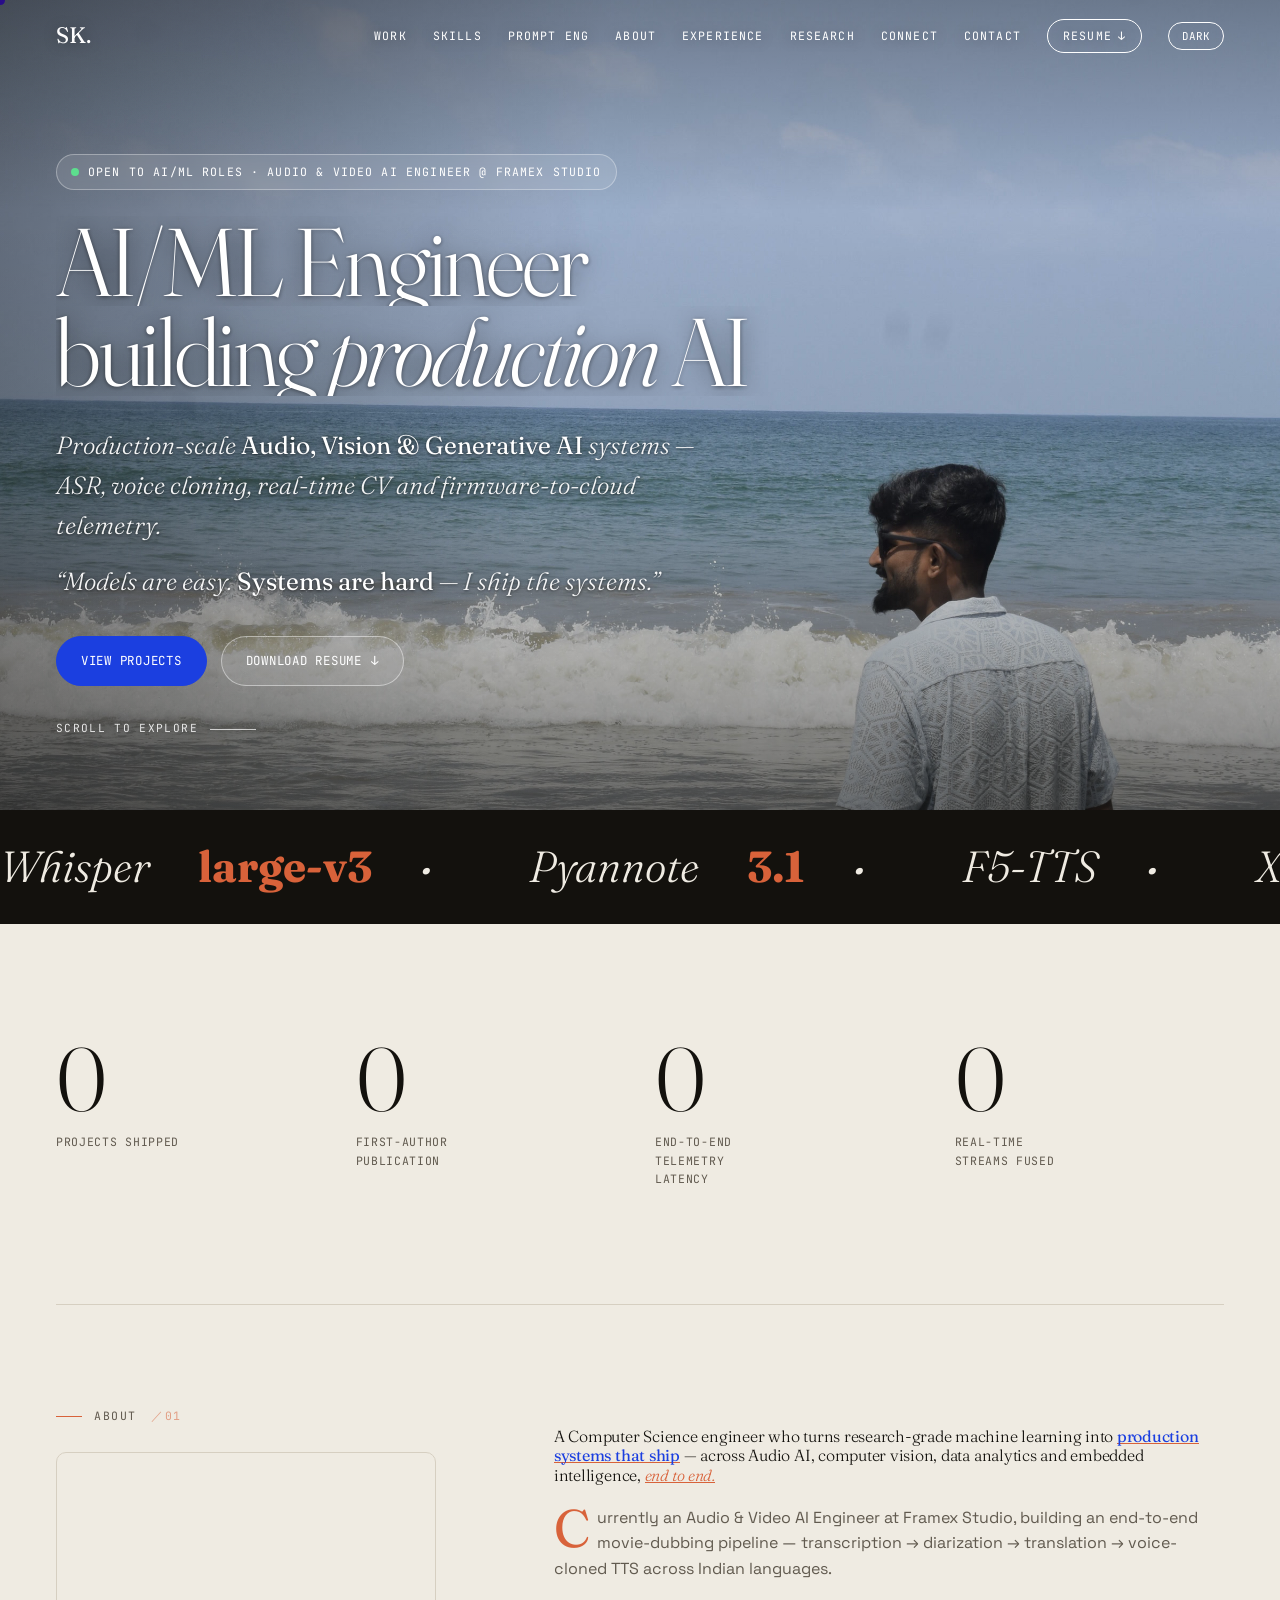
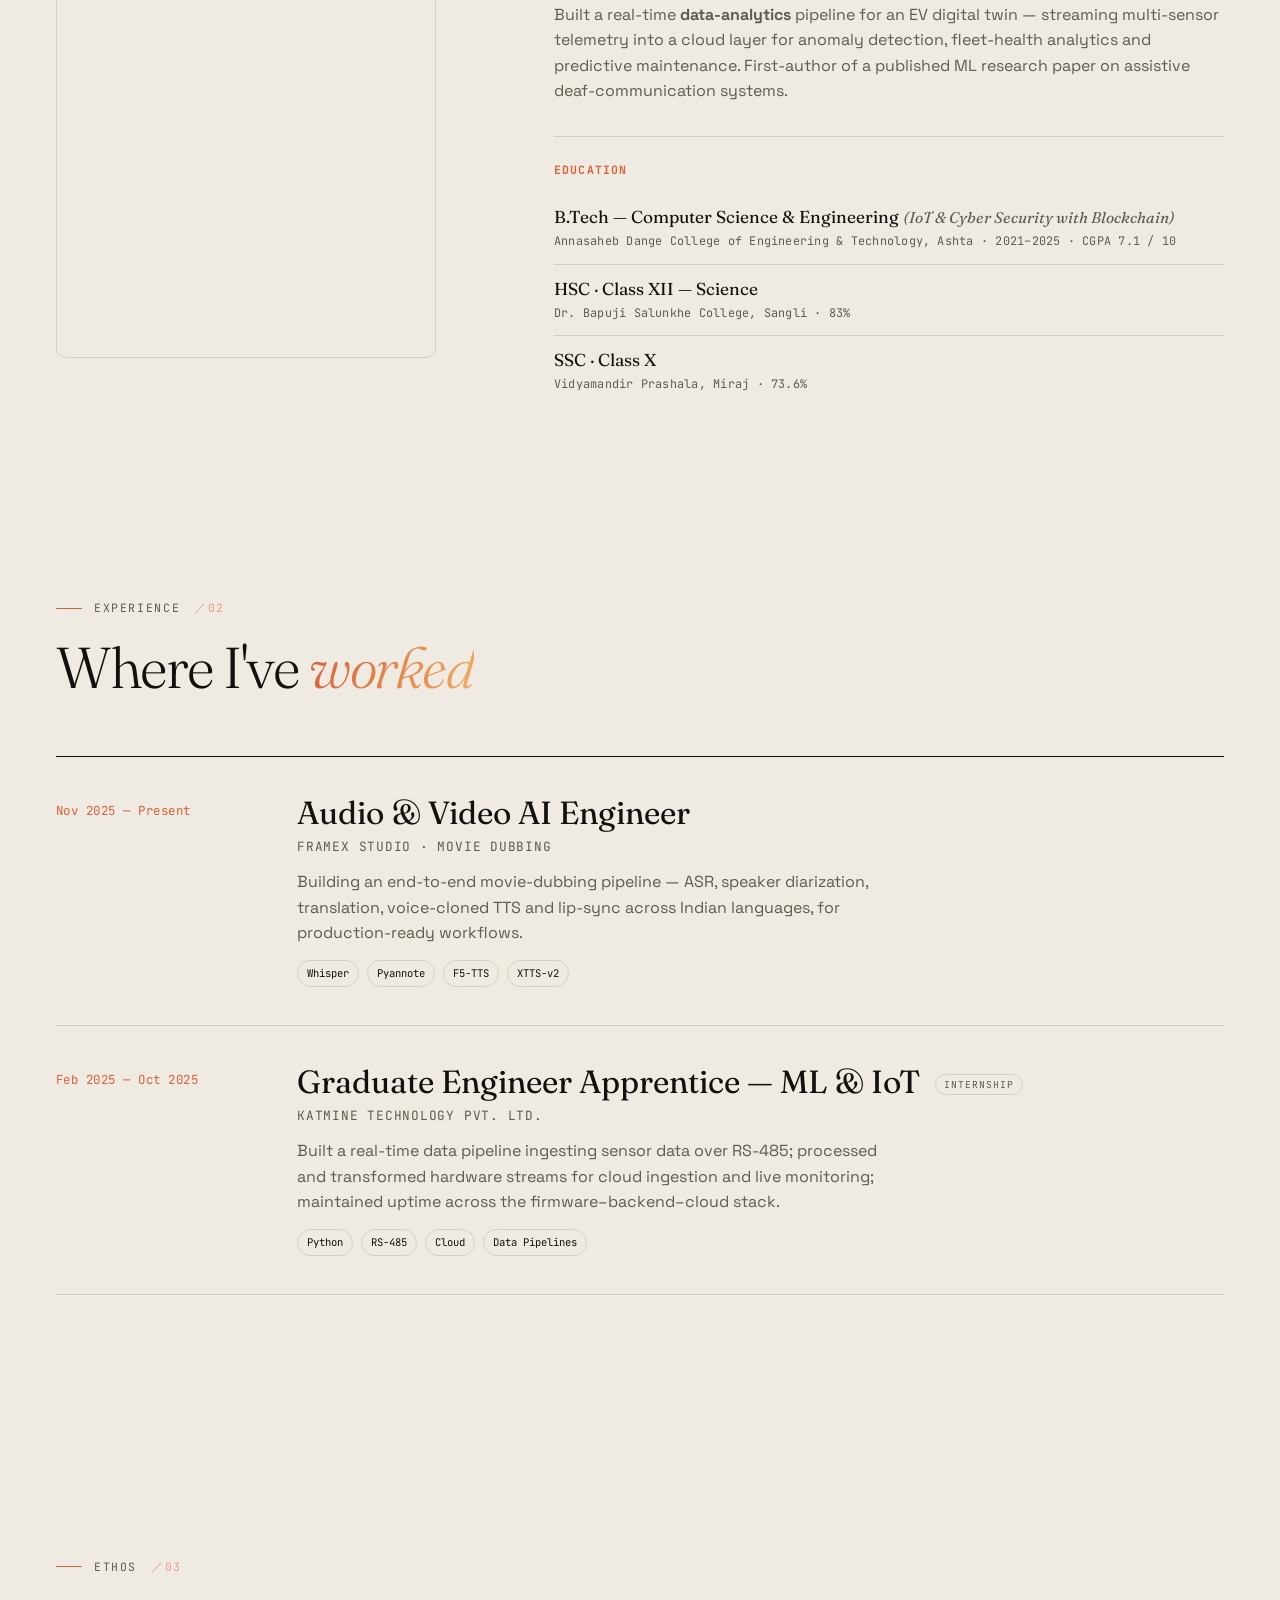
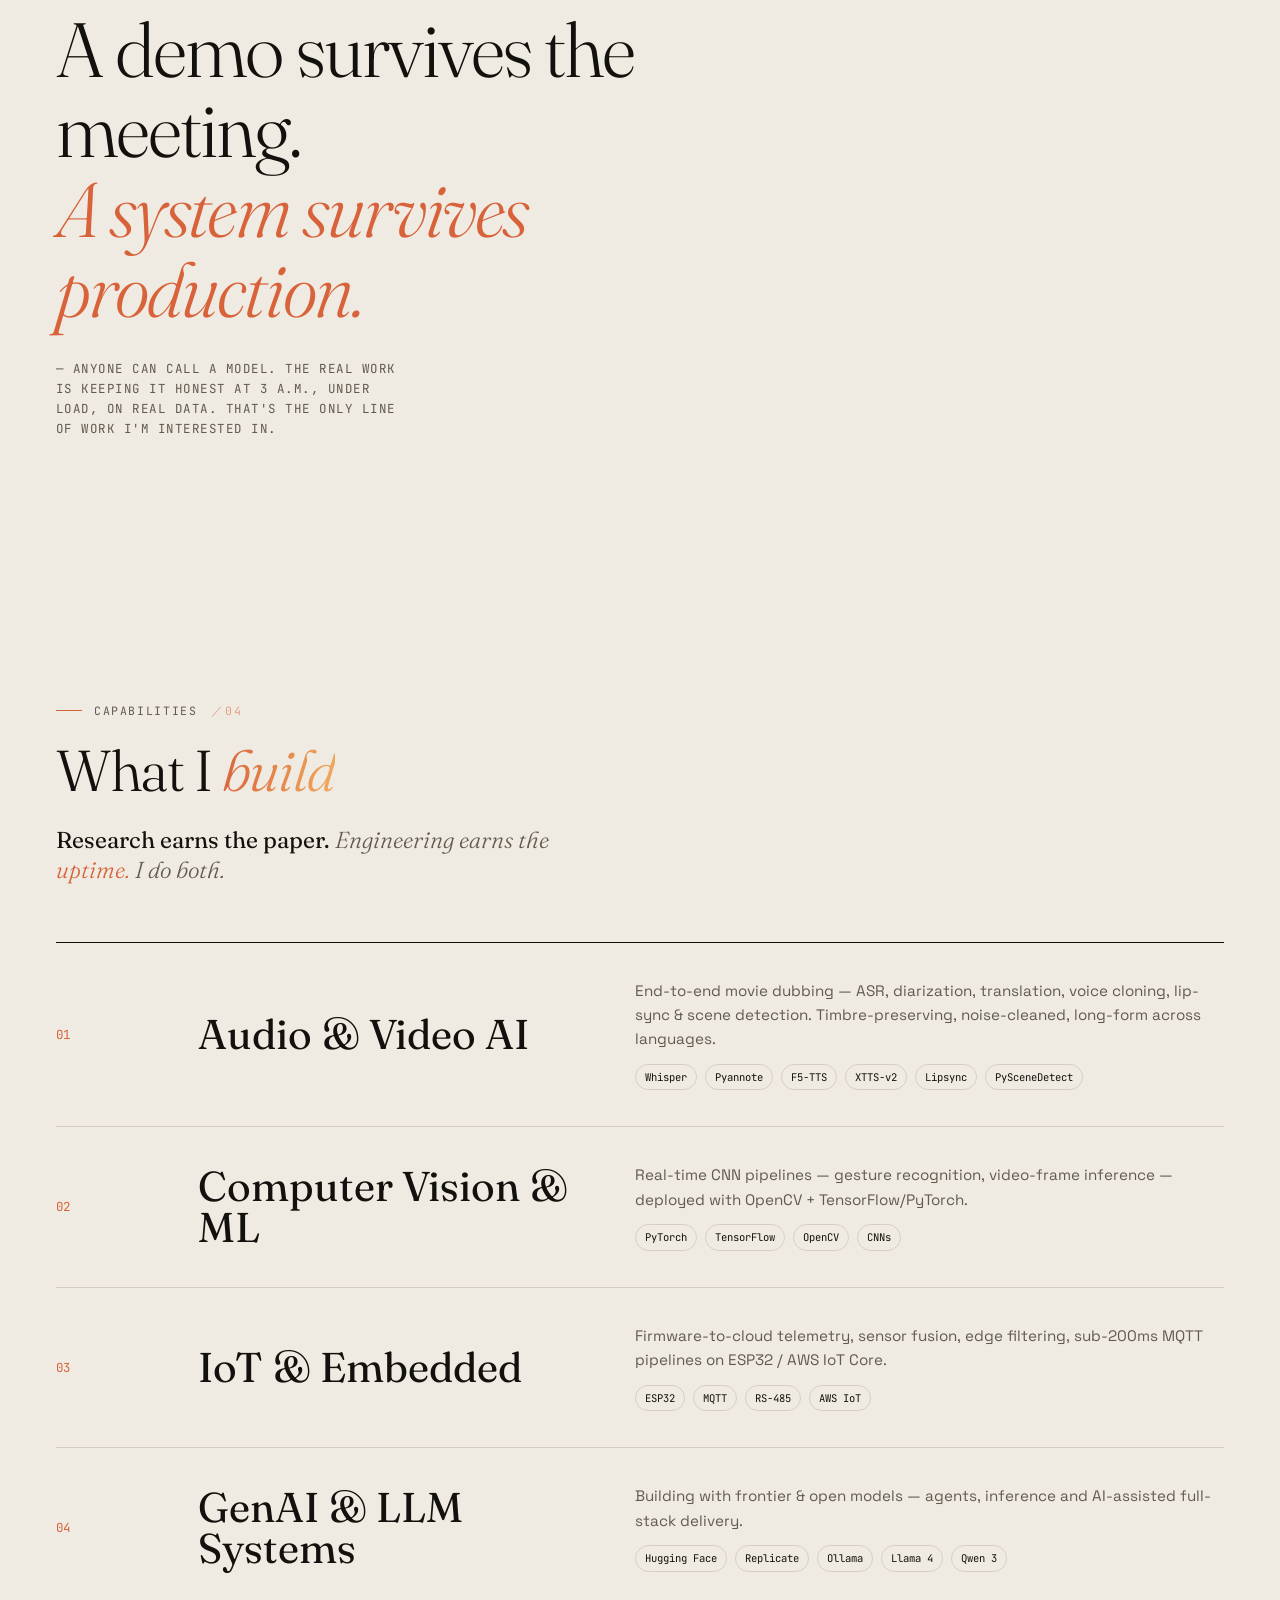
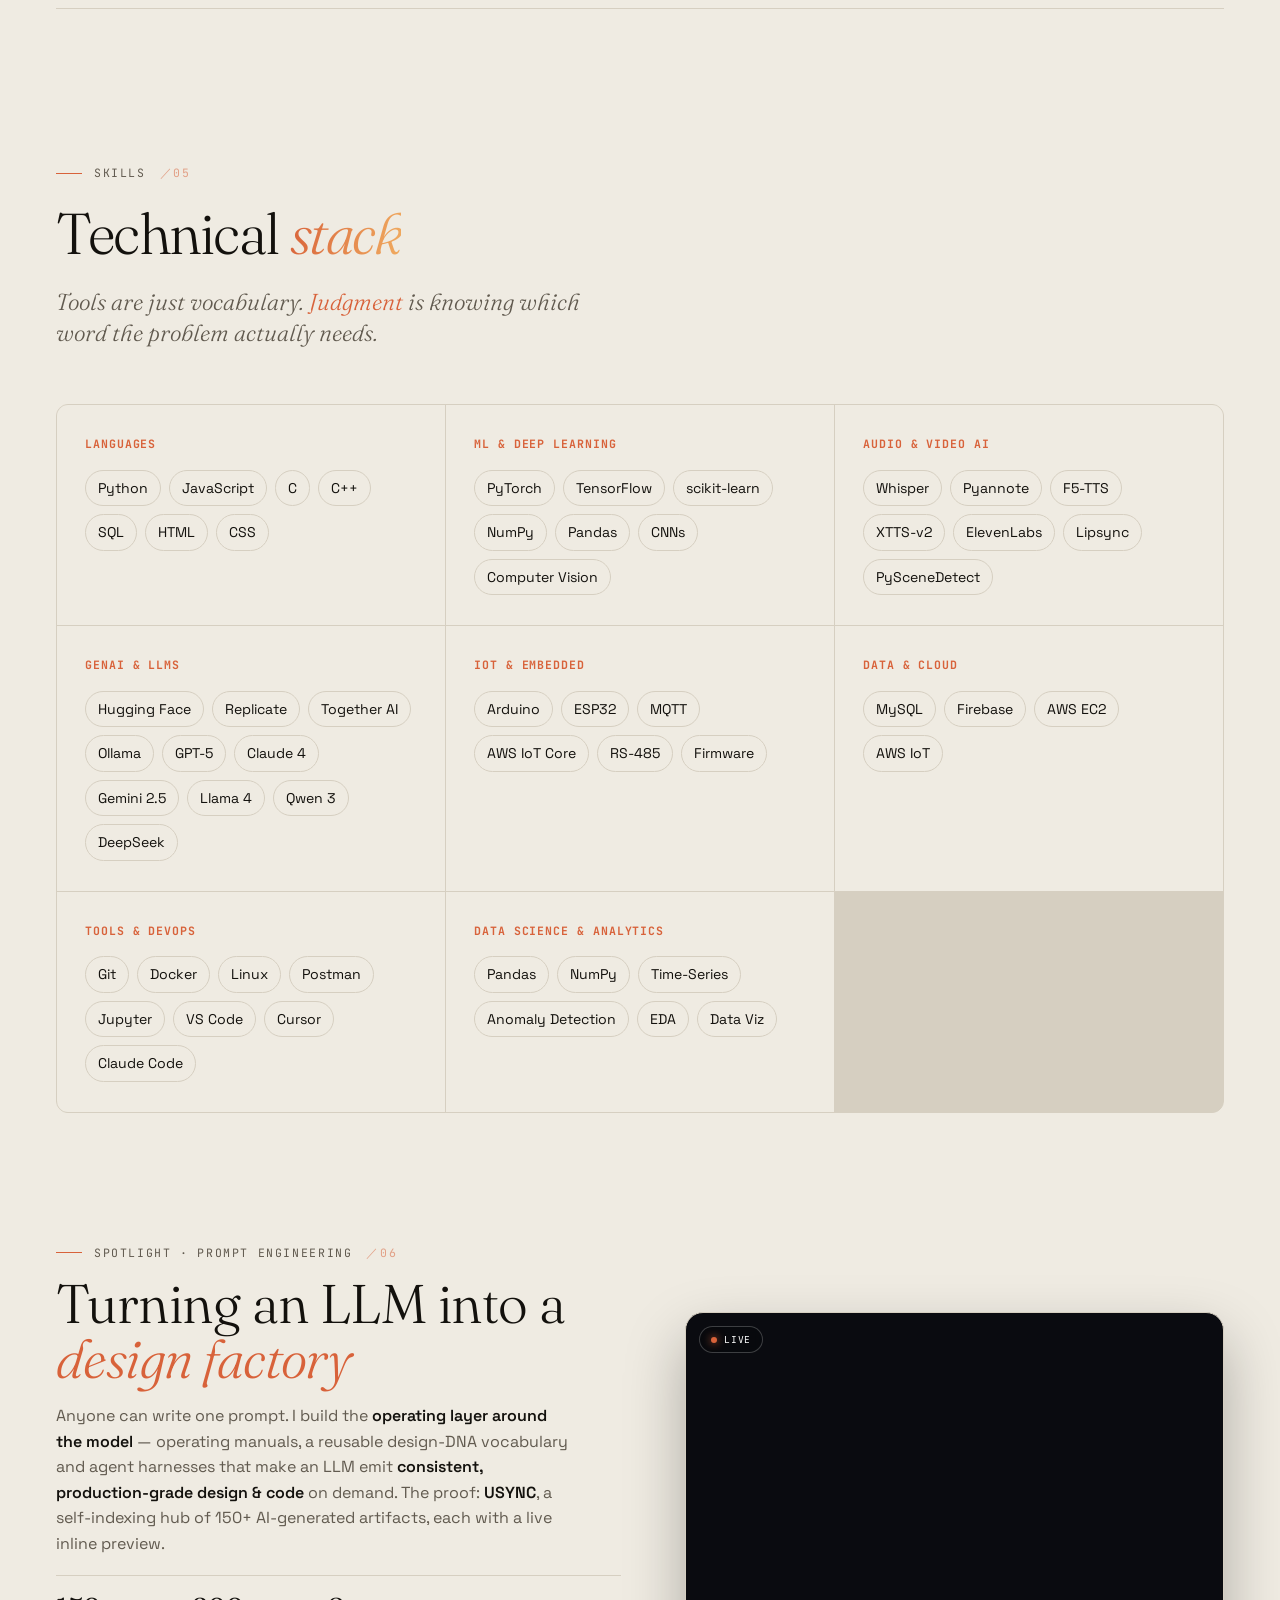
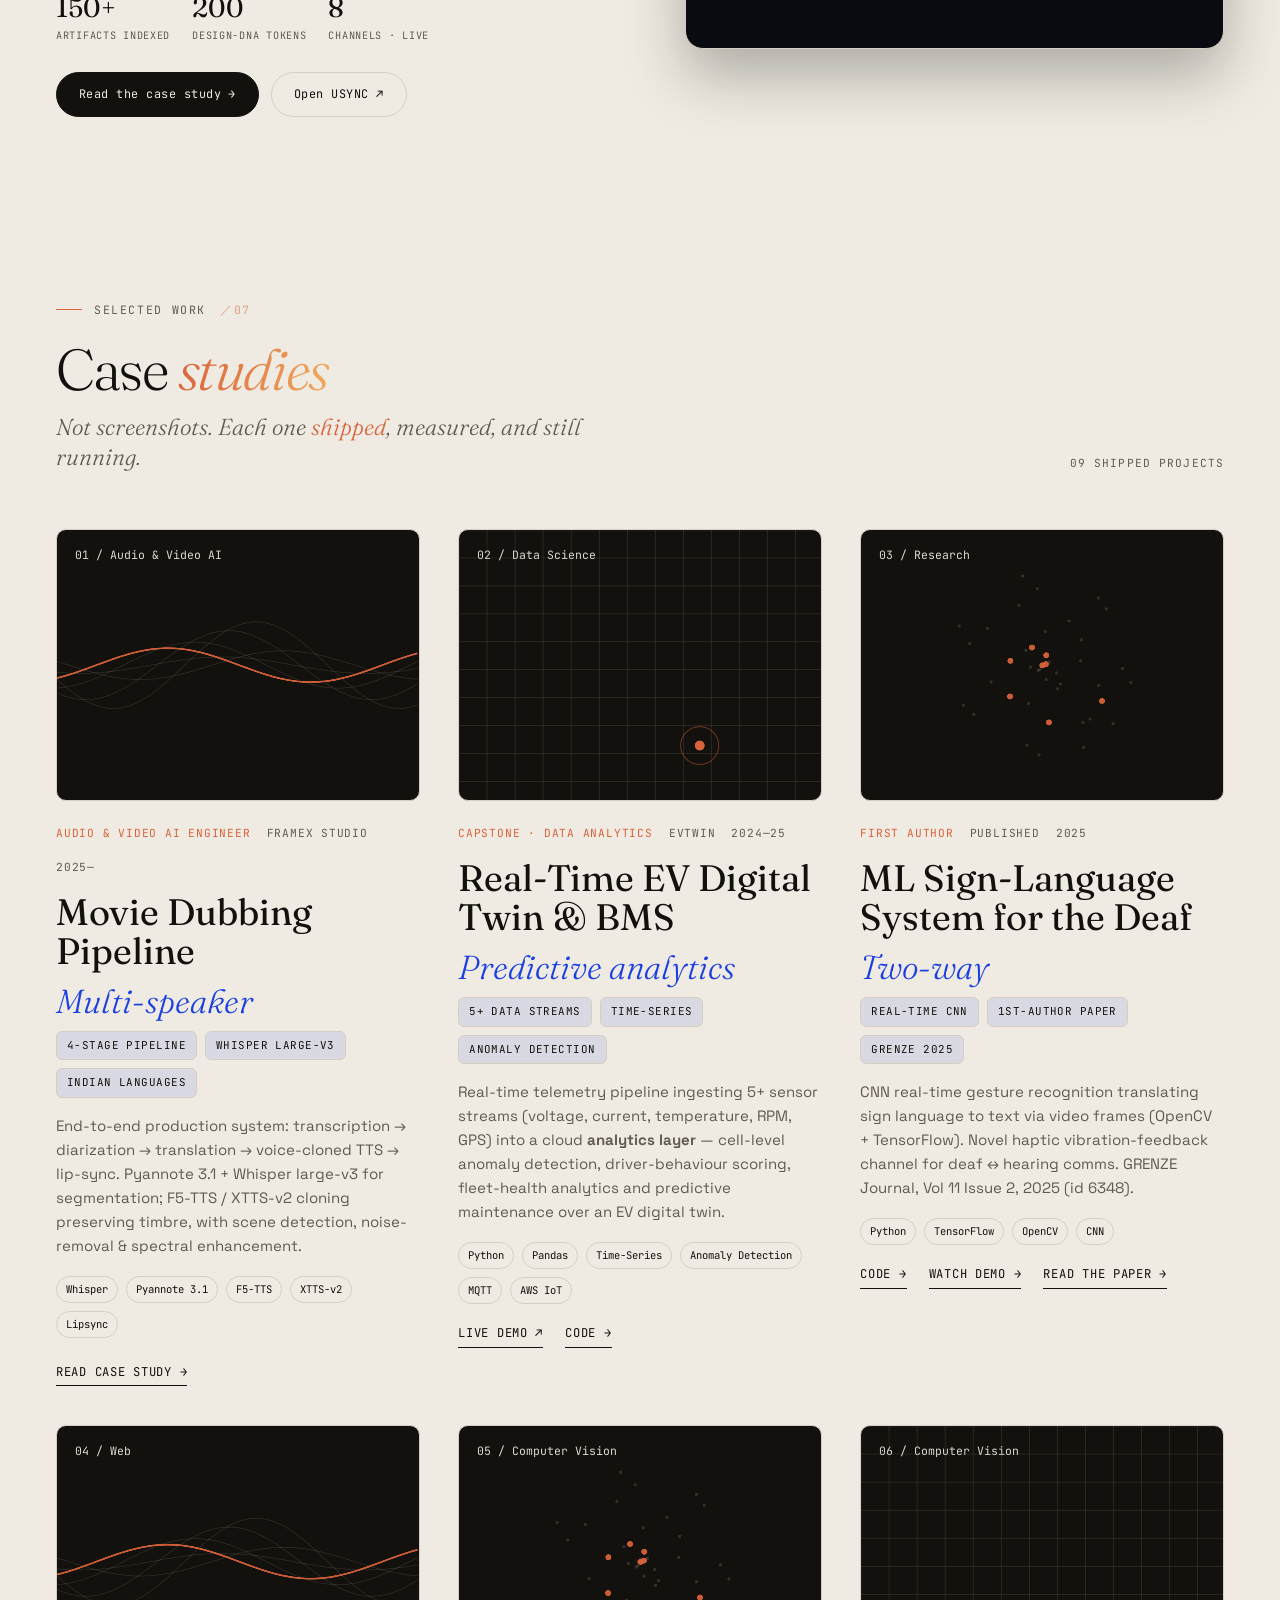
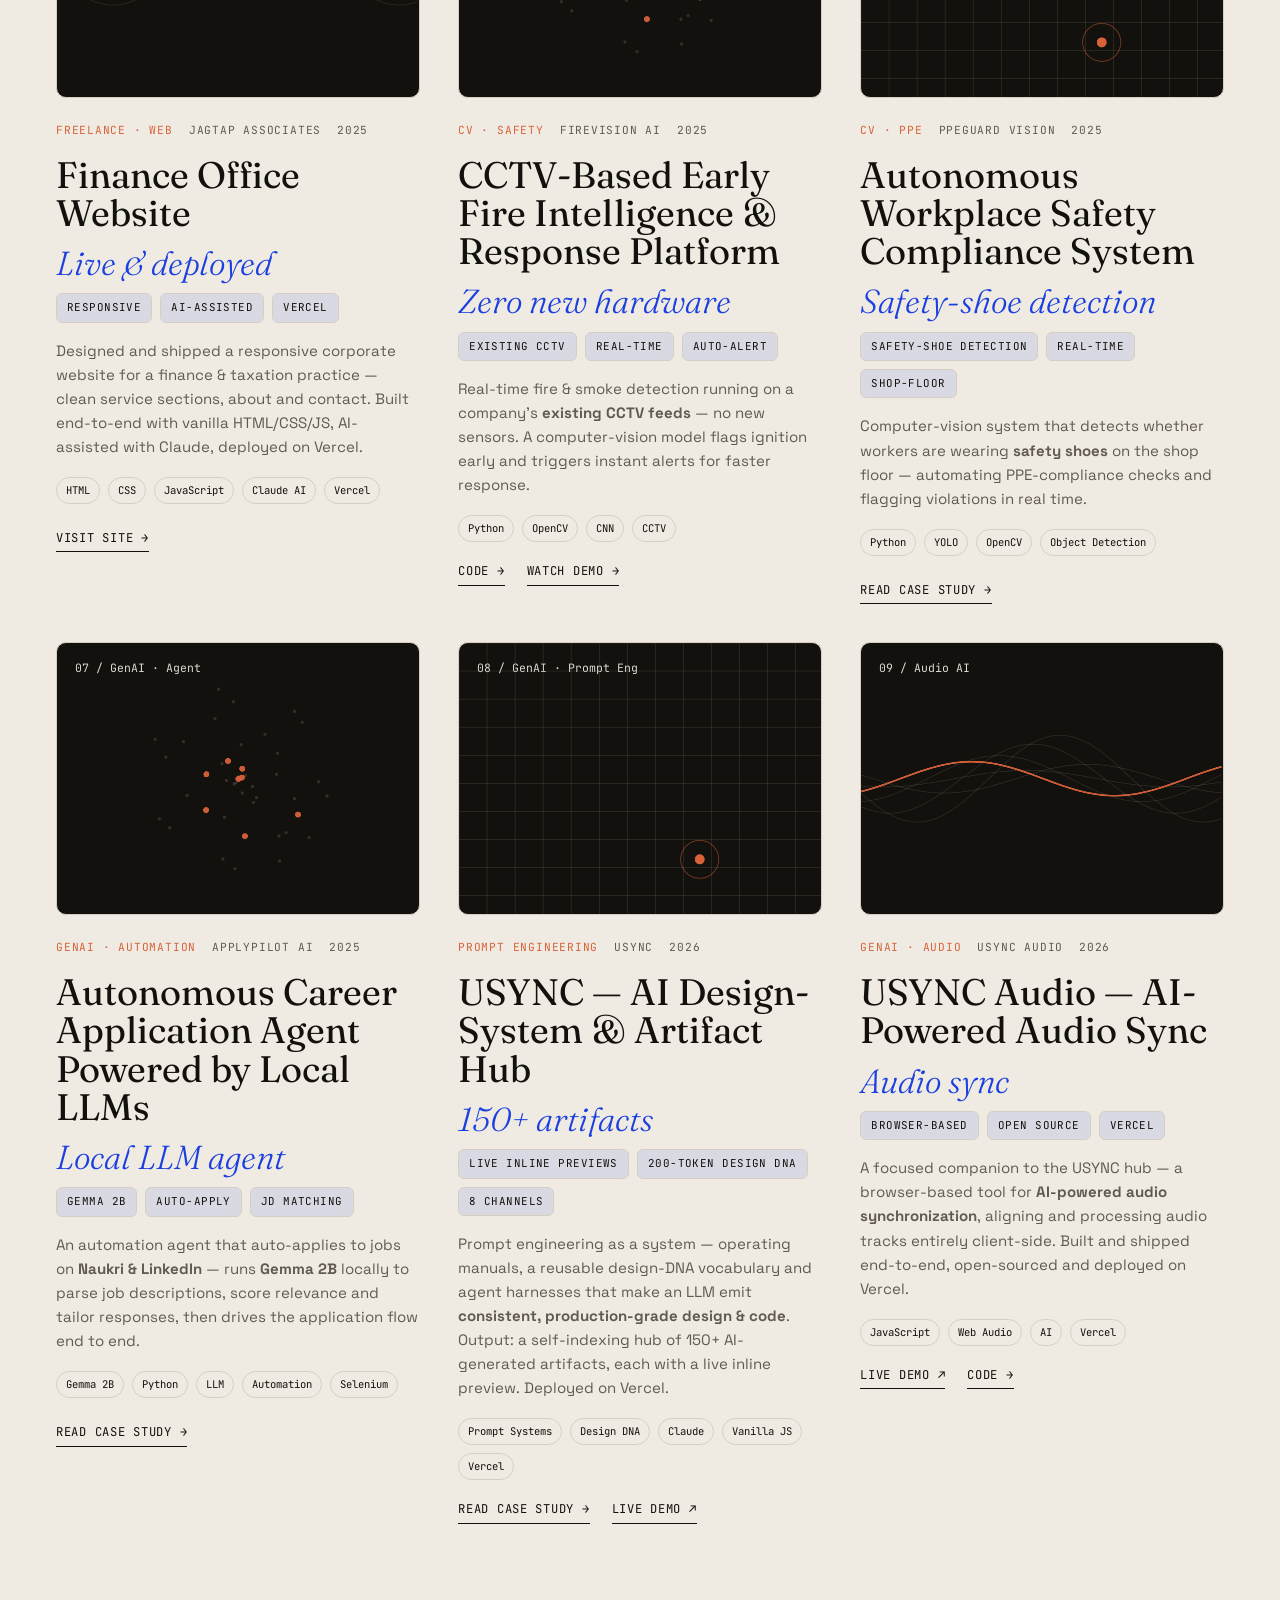
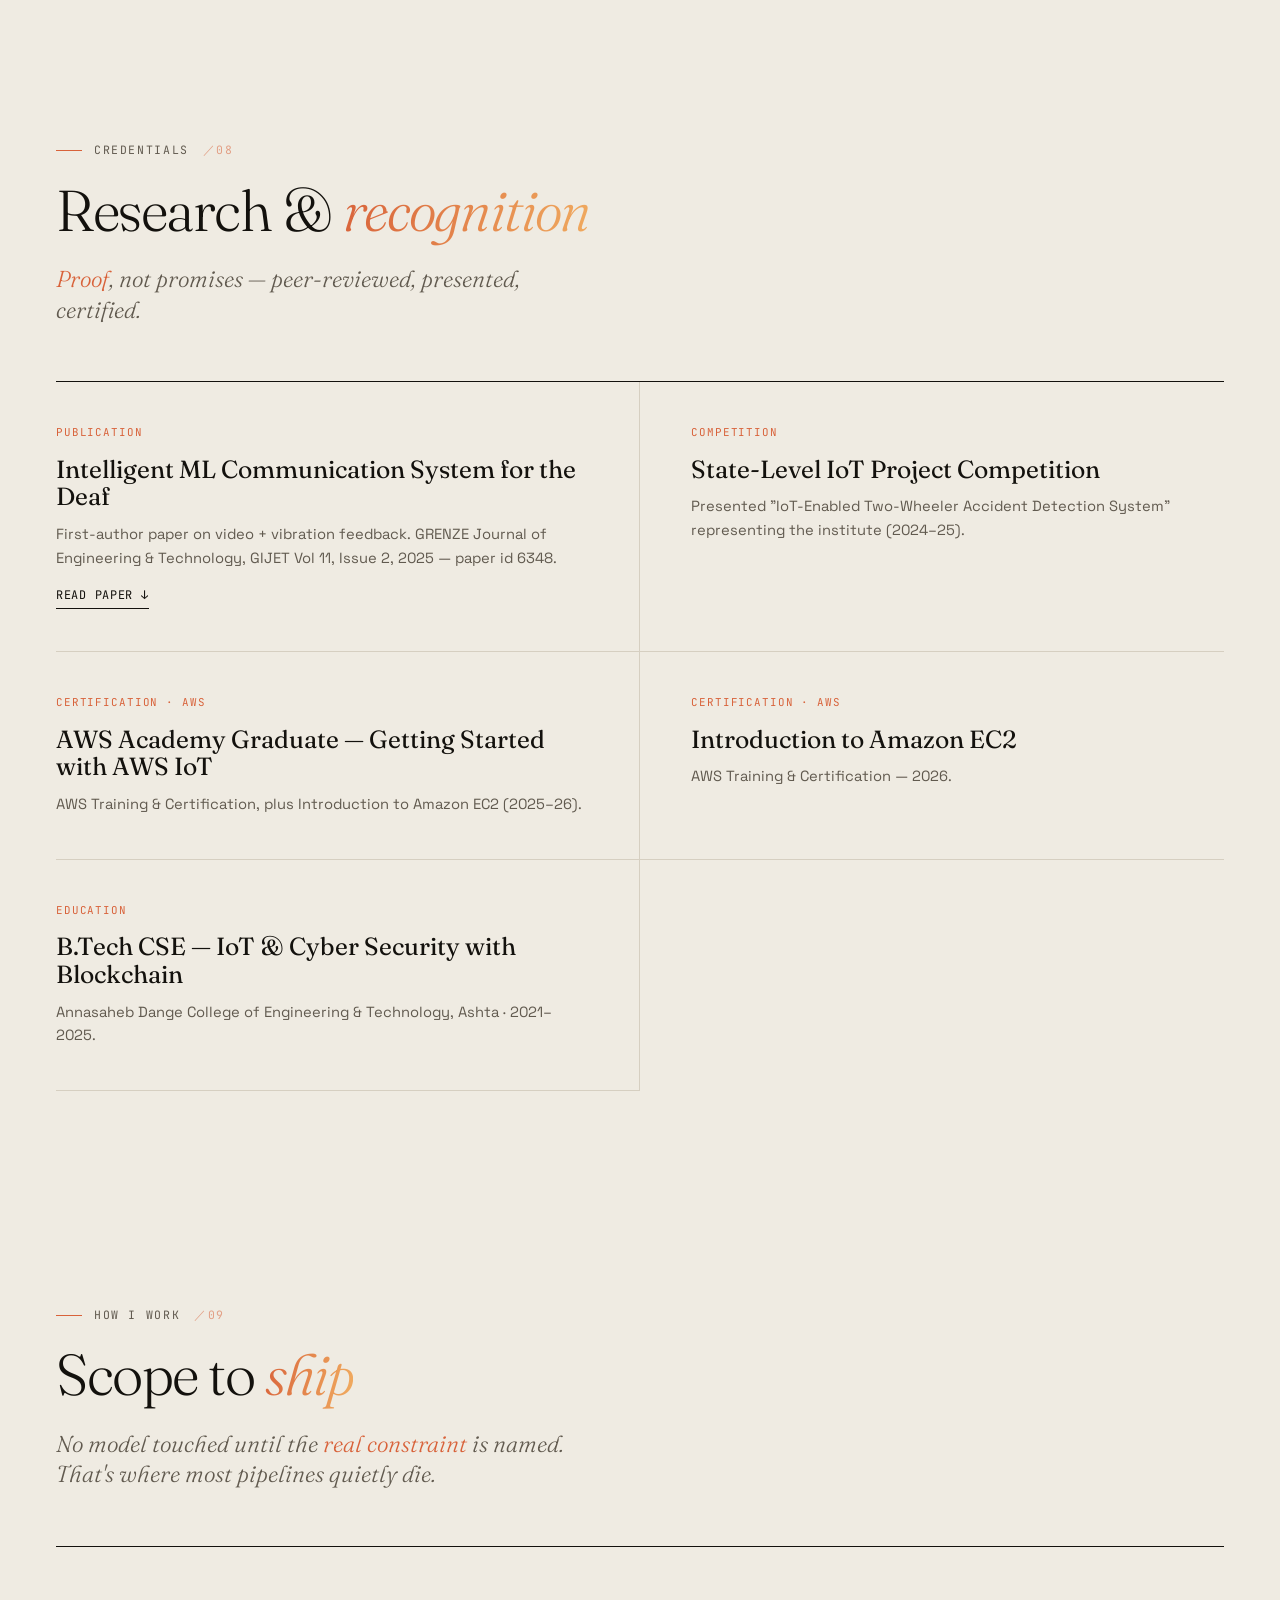
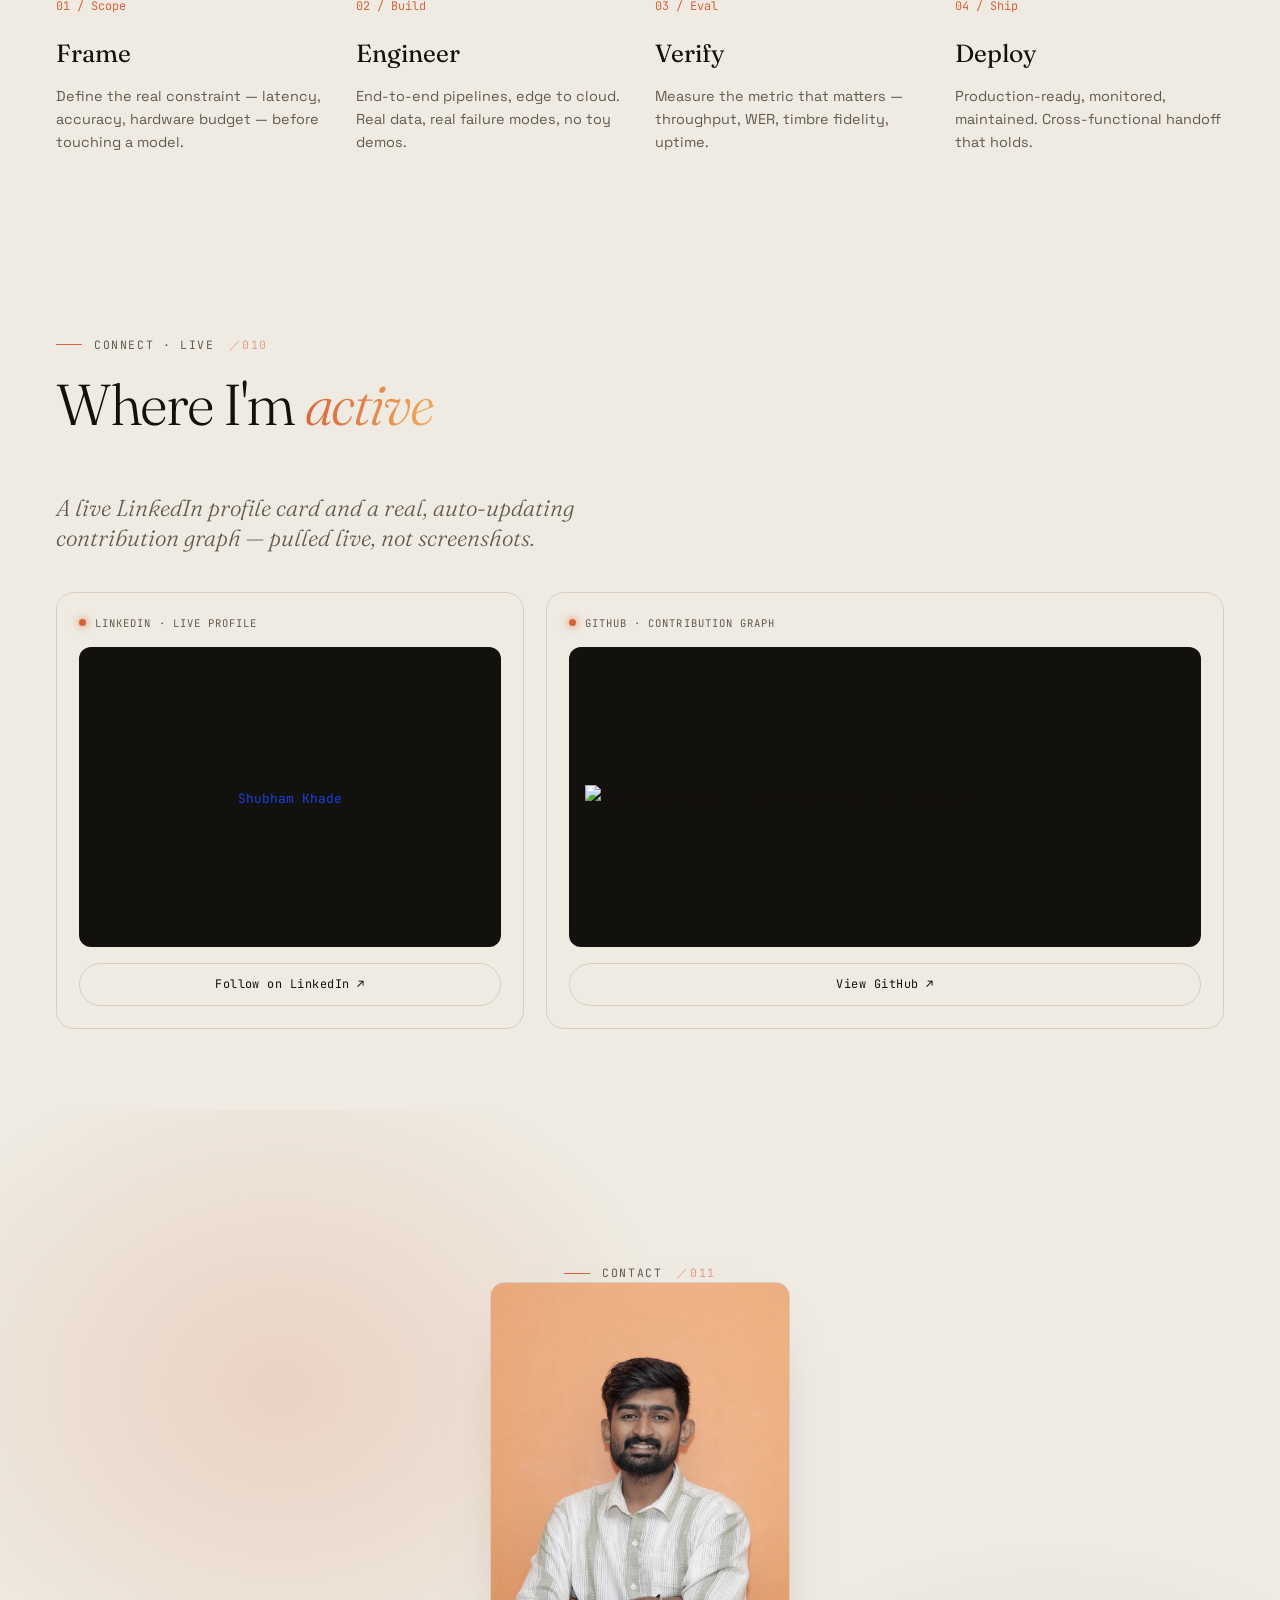
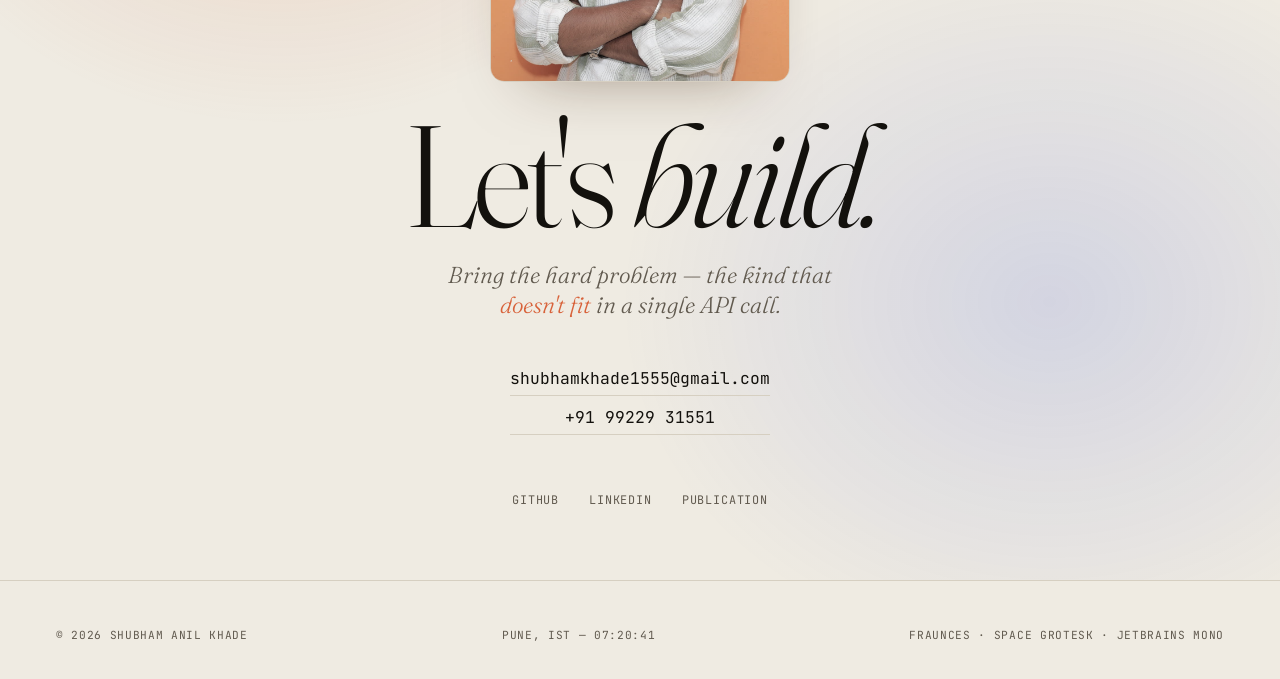
==== index.html @ f2fceddd "Initial portfolio commit" ====
<!DOCTYPE html>
<html lang="en">
<head>
<meta charset="UTF-8" />
<meta name="viewport" content="width=device-width, initial-scale=1.0" />
<script>document.documentElement.classList.add('js')</script>
<title>Shubham Khade — AI/ML Engineer · Audio, Vision &amp; GenAI Systems</title>
<meta name="description" content="AI/ML Engineer building production-scale Audio, Vision and Generative AI systems — ASR, diarization, voice cloning, real-time CV and firmware-to-cloud telemetry." />
<meta name="author" content="Shubham Anil Khade" />
<meta name="keywords" content="AI Engineer, Machine Learning Engineer, Audio AI, Computer Vision, GenAI, LLM, Whisper, Pyannote, IoT, Pune" />
<meta name="robots" content="index, follow" />
<meta name="theme-color" content="#13110D" />
<link rel="canonical" href="https://shubhamkhade.dev/" />
<!-- Open Graph -->
<meta property="og:type" content="website" />
<meta property="og:title" content="Shubham Khade — AI/ML Engineer" />
<meta property="og:description" content="Building production-scale Audio, Vision and Generative AI systems." />
<meta property="og:image" content="https://shubhamkhade.dev/assets/hero-bg.jpg" />
<meta property="og:url" content="https://shubhamkhade.dev/" />
<!-- Twitter -->
<meta name="twitter:card" content="summary_large_image" />
<meta name="twitter:title" content="Shubham Khade — AI/ML Engineer" />
<meta name="twitter:description" content="Building production-scale Audio, Vision and Generative AI systems." />
<meta name="twitter:image" content="https://shubhamkhade.dev/assets/hero-bg.jpg" />
<!-- Schema.org Person -->
<script type="application/ld+json">
{"@context":"https://schema.org","@type":"Person","name":"Shubham Anil Khade","jobTitle":"AI/ML Engineer","email":"mailto:shubhamkhade1555@gmail.com","telephone":"+91-99229-31551","address":{"@type":"PostalAddress","addressLocality":"Pune","addressCountry":"India"},"url":"https://shubhamkhade.dev/","sameAs":["https://github.com/shubhamkhade1555-creator","https://linkedin.com/in/shubham-khade-ml"],"worksFor":{"@type":"Organization","name":"Framex Studio"},"knowsAbout":["Audio AI","Computer Vision","Generative AI","LLMs","IoT","Machine Learning"]}
</script>
<link rel="preconnect" href="https://fonts.googleapis.com" />
<link rel="preconnect" href="https://fonts.gstatic.com" crossorigin />
<link href="https://fonts.googleapis.com/css2?family=Fraunces:ital,opsz,wght@0,9..144,300;0,9..144,400;0,9..144,600;1,9..144,400;1,9..144,500&family=Space+Grotesk:wght@400;500;600;700&family=JetBrains+Mono:wght@400;500&display=swap" rel="stylesheet" />
<link rel="stylesheet" href="css/style.css" />
</head>
<body>
<canvas id="bgp" aria-hidden="true"></canvas>
<div class="progress" id="progress"></div>
<div class="spot" id="spot"></div>
<svg class="grain"><filter id="n"><feTurbulence type="fractalNoise" baseFrequency="0.85" numOctaves="3"/></filter><rect width="100%" height="100%" filter="url(#n)"/></svg>
<div class="cursor" id="cursor"></div>

<div id="loader"><div class="lwrap">
  <canvas id="globe" width="200" height="200" aria-label="Loading"></canvas>
  <div class="lname">Shubham <em>Khade</em></div>
  <div class="lbar"><i></i></div>
</div></div>

<a href="#work" class="skip">Skip to content</a>
<nav id="nav">
  <a href="#top" class="brand" aria-label="Home">SK.</a>
  <button class="nav-toggle" id="navToggle" aria-label="Open menu" aria-expanded="false" aria-controls="navLinks">
    <span></span><span></span><span></span>
  </button>
  <div class="links" id="navLinks">
    <a href="#work">Work</a><a href="#skills">Skills</a><a href="#spotlight">Prompt Eng</a><a href="#about">About</a><a href="#experience">Experience</a><a href="#research">Research</a><a href="#connect">Connect</a><a href="#contact">Contact</a>
    <a href="assets/Shubham_Khade_Resume.docx" class="nav-resume" download>Resume <span aria-hidden="true">↓</span></a>
    <button class="theme-btn tw" id="theme" aria-label="Toggle dark mode">Dark</button>
  </div>
</nav>

<!-- HERO -->
<section class="hero" id="top">
  <div class="hero-bg" id="herobg">
    <picture>
      <source media="(max-width:700px)" srcset="assets/hero-bg-mobile.jpg" />
      <img src="assets/hero-bg.jpg" alt="Shubham Khade by the sea" width="2400" height="3600" fetchpriority="high" decoding="async" />
    </picture>
  </div>
  <div class="hero-inner">
    <span class="status reveal"><span class="dot"></span>Open to AI/ML roles · Audio &amp; Video AI Engineer @ Framex Studio</span>
    <h1>
      <span class="lineMask"><span>AI/ML Engineer</span></span>
      <span class="lineMask"><span>building <em>production</em> AI</span></span>
    </h1>
    <div class="htags">
      <span class="reveal">Production-scale <b>Audio, Vision &amp; Generative AI</b> systems — ASR, voice cloning, real-time CV and firmware-to-cloud telemetry.</span>
      <span class="reveal sig">“Models are easy. <b>Systems are hard</b> — I ship the systems.”</span>
    </div>
    <div class="hero-cta reveal">
      <a href="#work" class="btn btn-primary">View Projects</a>
      <a href="assets/Shubham_Khade_Resume.docx" class="btn btn-ghost" download>Download Resume <span aria-hidden="true">↓</span></a>
    </div>
    <span class="scrollcue reveal">Scroll to explore</span>
  </div>
</section>

<div class="strip"><div class="track">
  <span>Whisper <b>large-v3</b><span>•</span>Pyannote <b>3.1</b><span>•</span>F5-TTS<span>•</span>XTTS-v2<span>•</span>PyTorch<span>•</span>ESP32<span>•</span>AWS IoT Core<span>•</span></span>
  <span>Whisper <b>large-v3</b><span>•</span>Pyannote <b>3.1</b><span>•</span>F5-TTS<span>•</span>XTTS-v2<span>•</span>PyTorch<span>•</span>ESP32<span>•</span>AWS IoT Core<span>•</span></span>
</div></div>

<!-- STATS -->
<section><div class="stats">
  <div class="s reveal"><div class="n" data-count="9">0</div><div class="t">Projects shipped</div></div>
  <div class="s reveal"><div class="n" data-count="1">0</div><div class="t">First-author publication</div></div>
  <div class="s reveal"><div class="n" data-count="200" data-suffix="ms">0</div><div class="t">End-to-end telemetry latency</div></div>
  <div class="s reveal"><div class="n" data-count="5" data-suffix="+">0</div><div class="t">Real-time streams fused</div></div>
</div></section>

<!-- ABOUT -->
<section class="about" id="about">
  <div class="sticky">
    <div class="label reveal">About</div>
    <div class="aboutimg reveal"><img src="assets/about-pro.jpg" alt="Shubham Khade — professional portrait" width="1050" height="1400" loading="lazy" decoding="async" /></div>
  </div>
  <div class="col">
    <p class="big reveal">A Computer Science engineer who turns research-grade machine learning into <b>production systems that ship</b> — across Audio AI, computer vision, data analytics and embedded intelligence, <em>end to end.</em></p>
    <p class="reveal">Currently an Audio &amp; Video AI Engineer at Framex Studio, building an end-to-end movie-dubbing pipeline — transcription → diarization → translation → voice-cloned TTS across Indian languages.</p>
    <p class="reveal">Built a real-time <b>data-analytics</b> pipeline for an EV digital twin — streaming multi-sensor telemetry into a cloud layer for anomaly detection, fleet-health analytics and predictive maintenance. First-author of a published ML research paper on assistive deaf-communication systems.</p>
    <div class="edu reveal">
      <h4>Education</h4>
      <ul>
        <li><span class="deg">B.Tech — Computer Science &amp; Engineering <i>(IoT &amp; Cyber Security with Blockchain)</i></span><span class="meta">Annasaheb Dange College of Engineering &amp; Technology, Ashta · 2021–2025 · CGPA 7.1 / 10</span></li>
        <li><span class="deg">HSC · Class XII — Science</span><span class="meta">Dr. Bapuji Salunkhe College, Sangli · 83%</span></li>
        <li><span class="deg">SSC · Class X</span><span class="meta">Vidyamandir Prashala, Miraj · 73.6%</span></li>
      </ul>
    </div>
  </div>
</section>

<!-- EXPERIENCE -->
<section class="exp" id="experience">
  <div class="label reveal">Experience</div>
  <h2 class="big-h reveal">Where I've <em>worked</em></h2>
  <div class="exp-list">

    <div class="exp-item reveal">
      <div class="exp-when">Nov 2025 — Present</div>
      <div class="exp-body">
        <h3>Audio &amp; Video AI Engineer</h3>
        <div class="exp-co">Framex Studio · Movie Dubbing</div>
        <p>Building an end-to-end movie-dubbing pipeline — ASR, speaker diarization, translation, voice-cloned TTS and lip-sync across Indian languages, for production-ready workflows.</p>
        <div class="exp-tags"><i>Whisper</i><i>Pyannote</i><i>F5-TTS</i><i>XTTS-v2</i></div>
      </div>
    </div>

    <div class="exp-item reveal">
      <div class="exp-when">Feb 2025 — Oct 2025</div>
      <div class="exp-body">
        <h3>Graduate Engineer Apprentice — ML &amp; IoT <span class="exp-badge">Internship</span></h3>
        <div class="exp-co">KatMine Technology Pvt. Ltd.</div>
        <p>Built a real-time data pipeline ingesting sensor data over RS-485; processed and transformed hardware streams for cloud ingestion and live monitoring; maintained uptime across the firmware–backend–cloud stack.</p>
        <div class="exp-tags"><i>Python</i><i>RS-485</i><i>Cloud</i><i>Data Pipelines</i></div>
      </div>
    </div>

    <!-- ▼ TEMPLATE — copy this whole block to add a new experience ▼
    <div class="exp-item reveal">
      <div class="exp-when">START — END</div>
      <div class="exp-body">
        <h3>ROLE TITLE <span class="exp-badge">Internship</span></h3>
        <div class="exp-co">COMPANY · TYPE</div>
        <p>What you did — impact, scope, tools. Keep it to 1–2 lines.</p>
        <div class="exp-tags"><i>Tag</i><i>Tag</i></div>
      </div>
    </div>
    ▲ END TEMPLATE ▲ -->

  </div>
</section>

<!-- ETHOS / MANIFESTO -->
<section class="ethos">
  <div class="label reveal">Ethos</div>
  <p class="ethos-quote reveal">A demo survives the meeting.<br /><em>A system survives production.</em></p>
  <p class="ethos-by reveal">— Anyone can call a model. The real work is keeping it honest at 3 a.m., under load, on real data. That's the only line of work I'm interested in.</p>
</section>

<!-- CAPABILITIES -->
<section class="cap">
  <div class="label reveal">Capabilities</div>
  <h2 class="big-h reveal">What I <em>build</em></h2>
  <p class="epigraph reveal"><b>Research earns the paper.</b> Engineering earns the <em>uptime.</em> I do both.</p>
  <div class="capgrid">
    <div class="caprow"><div class="idx">01</div><div class="cname">Audio &amp; Video AI</div><div class="cdesc">End-to-end movie dubbing — ASR, diarization, translation, voice cloning, lip-sync &amp; scene detection. Timbre-preserving, noise-cleaned, long-form across languages.<div class="tags"><i>Whisper</i><i>Pyannote</i><i>F5-TTS</i><i>XTTS-v2</i><i>Lipsync</i><i>PySceneDetect</i></div></div></div>
    <div class="caprow"><div class="idx">02</div><div class="cname">Computer Vision &amp; ML</div><div class="cdesc">Real-time CNN pipelines — gesture recognition, video-frame inference — deployed with OpenCV + TensorFlow/PyTorch.<div class="tags"><i>PyTorch</i><i>TensorFlow</i><i>OpenCV</i><i>CNNs</i></div></div></div>
    <div class="caprow"><div class="idx">03</div><div class="cname">IoT &amp; Embedded</div><div class="cdesc">Firmware-to-cloud telemetry, sensor fusion, edge filtering, sub-200ms MQTT pipelines on ESP32 / AWS IoT Core.<div class="tags"><i>ESP32</i><i>MQTT</i><i>RS-485</i><i>AWS IoT</i></div></div></div>
    <div class="caprow"><div class="idx">04</div><div class="cname">GenAI &amp; LLM Systems</div><div class="cdesc">Building with frontier &amp; open models — agents, inference and AI-assisted full-stack delivery.<div class="tags"><i>Hugging Face</i><i>Replicate</i><i>Ollama</i><i>Llama 4</i><i>Qwen 3</i></div></div></div>
  </div>
</section>

<!-- SKILLS -->
<section class="skills" id="skills">
  <div class="label reveal">Skills</div>
  <h2 class="big-h reveal">Technical <em>stack</em></h2>
  <p class="epigraph reveal">Tools are just vocabulary. <em>Judgment</em> is knowing which word the problem actually needs.</p>
  <div class="skillgrid reveal">
    <div class="skillcard"><h4>Languages</h4><div class="chips"><i>Python</i><i>JavaScript</i><i>C</i><i>C++</i><i>SQL</i><i>HTML</i><i>CSS</i></div></div>
    <div class="skillcard"><h4>ML &amp; Deep Learning</h4><div class="chips"><i>PyTorch</i><i>TensorFlow</i><i>scikit-learn</i><i>NumPy</i><i>Pandas</i><i>CNNs</i><i>Computer Vision</i></div></div>
    <div class="skillcard"><h4>Audio &amp; Video AI</h4><div class="chips"><i>Whisper</i><i>Pyannote</i><i>F5-TTS</i><i>XTTS-v2</i><i>ElevenLabs</i><i>Lipsync</i><i>PySceneDetect</i></div></div>
    <div class="skillcard"><h4>GenAI &amp; LLMs</h4><div class="chips"><i>Hugging Face</i><i>Replicate</i><i>Together AI</i><i>Ollama</i><i>GPT-5</i><i>Claude 4</i><i>Gemini 2.5</i><i>Llama 4</i><i>Qwen 3</i><i>DeepSeek</i></div></div>
    <div class="skillcard"><h4>IoT &amp; Embedded</h4><div class="chips"><i>Arduino</i><i>ESP32</i><i>MQTT</i><i>AWS IoT Core</i><i>RS-485</i><i>Firmware</i></div></div>
    <div class="skillcard"><h4>Data &amp; Cloud</h4><div class="chips"><i>MySQL</i><i>Firebase</i><i>AWS EC2</i><i>AWS IoT</i></div></div>
    <div class="skillcard"><h4>Tools &amp; DevOps</h4><div class="chips"><i>Git</i><i>Docker</i><i>Linux</i><i>Postman</i><i>Jupyter</i><i>VS Code</i><i>Cursor</i><i>Claude Code</i></div></div>
    <div class="skillcard"><h4>Data Science &amp; Analytics</h4><div class="chips"><i>Pandas</i><i>NumPy</i><i>Time-Series</i><i>Anomaly Detection</i><i>EDA</i><i>Data Viz</i></div></div>
  </div>
</section>

<!-- SPOTLIGHT — Prompt Engineering -->
<style>
.spotlight{padding:clamp(60px,9vh,110px) var(--pad);display:grid;grid-template-columns:1.05fr 1fr;gap:clamp(28px,5vw,64px);align-items:center;max-width:var(--maxw);margin:0 auto}
.spotlight .sp-copy .label{margin-bottom:14px}
.spotlight h2{font-family:var(--serif);font-weight:300;font-size:clamp(2rem,4.4vw,3.4rem);line-height:1.02;letter-spacing:-.01em;margin-bottom:16px}
.spotlight h2 em{font-style:italic;color:var(--clay)}
.spotlight p{color:var(--ink-soft);max-width:52ch;line-height:1.6;margin-bottom:18px}
.spotlight p b{color:var(--ink);font-weight:600}
.spotlight .sp-stats{display:flex;flex-wrap:wrap;gap:22px;margin:0 0 26px;padding-top:18px;border-top:1px solid var(--line)}
.spotlight .sp-stats b{font-family:var(--serif);font-size:1.7rem;font-weight:400;display:block;line-height:1}
.spotlight .sp-stats span{font-family:var(--mono);font-size:.64rem;letter-spacing:.07em;text-transform:uppercase;color:var(--ink-soft)}
.spotlight .sp-cta{display:flex;gap:12px;flex-wrap:wrap}
.spotlight .sp-cta a{font-family:var(--mono);font-size:.74rem;letter-spacing:.04em;padding:12px 22px;border-radius:30px;border:1px solid var(--line);transition:.25s}
.spotlight .sp-cta a.solid{background:var(--ink);color:var(--canvas);border-color:var(--ink)}
.spotlight .sp-cta a.solid:hover{background:var(--accent);border-color:var(--accent);color:#fff}
.spotlight .sp-cta a.line:hover{border-color:var(--accent);color:var(--accent)}
.spotlight .sp-frame{position:relative;border:1px solid var(--line);border-radius:18px;overflow:hidden;aspect-ratio:16/10;background:#0a0b10;box-shadow:0 26px 60px rgba(0,0,0,.28);cursor:pointer}
.spotlight .sp-frame iframe{position:absolute;top:0;left:0;width:1440px;height:900px;border:0;transform:scale(.42);transform-origin:top left;pointer-events:none;opacity:0;transition:opacity .8s var(--ease)}
.spotlight .sp-frame.loaded iframe{opacity:1}
.spotlight .sp-frame .sp-ph{position:absolute;inset:0;display:grid;place-items:center;gap:10px;color:#cdd6ff;font-family:var(--mono);font-size:.72rem;background:radial-gradient(120% 120% at 80% 0%,rgba(27,63,224,.28),transparent 60%);transition:opacity .5s}
.spotlight .sp-frame.loaded .sp-ph{opacity:0}
.spotlight .sp-frame .sp-spin{width:22px;height:22px;border:2px solid rgba(255,255,255,.18);border-top-color:var(--clay);border-radius:50%;animation:spSpin 1s linear infinite}
@keyframes spSpin{to{transform:rotate(360deg)}}
.spotlight .sp-frame .sp-live{position:absolute;top:13px;left:13px;z-index:3;font-family:var(--mono);font-size:.6rem;letter-spacing:.06em;padding:5px 11px;border-radius:20px;background:rgba(8,9,13,.6);color:#fff;border:1px solid rgba(255,255,255,.22);display:flex;align-items:center;gap:7px;backdrop-filter:blur(4px)}
.spotlight .sp-frame .sp-live i{width:6px;height:6px;border-radius:50%;background:var(--clay);box-shadow:0 0 8px var(--clay);animation:spPulse 1.6s ease-in-out infinite}
@keyframes spPulse{50%{opacity:.3}}
.spotlight .sp-frame .sp-ov{position:absolute;inset:0;background:linear-gradient(180deg,transparent 60%,rgba(0,0,0,.55));opacity:0;transition:.3s;display:grid;place-items:end center;padding-bottom:14px;color:#fff;font-family:var(--mono);font-size:.78rem;z-index:2}
.spotlight .sp-frame:hover .sp-ov{opacity:1}
@media(max-width:880px){.spotlight{grid-template-columns:1fr;gap:30px}.spotlight .sp-frame{order:-1}}
</style>
<section class="spotlight" id="spotlight">
  <div class="sp-copy">
    <div class="label reveal">Spotlight · Prompt Engineering</div>
    <h2 class="reveal">Turning an LLM into a <em>design factory</em></h2>
    <p class="reveal">Anyone can write one prompt. I build the <b>operating layer around the model</b> — operating manuals, a reusable design-DNA vocabulary and agent harnesses that make an LLM emit <b>consistent, production-grade design &amp; code</b> on demand. The proof: <b>USYNC</b>, a self-indexing hub of 150+ AI-generated artifacts, each with a live inline preview.</p>
    <div class="sp-stats reveal">
      <div><b>150+</b><span>Artifacts indexed</span></div>
      <div><b>200</b><span>Design-DNA tokens</span></div>
      <div><b>8</b><span>Channels · live</span></div>
    </div>
    <div class="sp-cta reveal">
      <a class="solid" href="prompt-engineering.html">Read the case study →</a>
      <a class="line" href="https://shubhamkhade1555-creator-usync.vercel.app/" target="_blank" rel="noopener">Open USYNC ↗</a>
    </div>
  </div>
  <div class="sp-frame reveal" data-src="https://shubhamkhade1555-creator-usync.vercel.app/" onclick="window.open('prompt-engineering.html','_self')">
    <span class="sp-live"><i></i>LIVE</span>
    <div class="sp-ph"><span class="sp-spin"></span>loading usync…</div>
    <div class="sp-ov">open case study →</div>
  </div>
</section>
<script>
(function(){var fr=document.querySelector('.spotlight .sp-frame');if(!fr)return;
  var io=new IntersectionObserver(function(es){es.forEach(function(e){if(!e.isIntersecting||fr.dataset.l)return;fr.dataset.l=1;
    var f=document.createElement('iframe');f.loading='lazy';f.setAttribute('tabindex','-1');f.setAttribute('aria-hidden','true');f.referrerPolicy='no-referrer';
    f.addEventListener('load',function(){fr.classList.add('loaded')});f.src=fr.dataset.src;fr.appendChild(f);io.unobserve(fr);});},{rootMargin:'400px'});
  io.observe(fr);})();
</script>

<!-- WORK -->
<section class="work" id="work">
  <div class="whead">
    <div><div class="label reveal">Selected Work</div><h2 class="big-h reveal" style="margin-bottom:0">Case <em>studies</em></h2><p class="epigraph reveal" style="margin:14px 0 0">Not screenshots. Each one <em>shipped</em>, measured, and still running.</p></div>
    <span class="reveal" style="font-family:var(--mono);font-size:.7rem;text-transform:uppercase;letter-spacing:.1em;color:var(--ink-soft)">09 shipped projects</span>
  </div>
  <div class="hscroll">
    <div class="wcard reveal">
      <div class="wvis"><span class="wnum">01 / Audio &amp; Video AI</span><canvas data-vis="wave"></canvas></div>
      <div class="wmeta">
        <div class="wtop"><span class="role">Audio &amp; Video AI Engineer</span><span>Framex Studio</span><span>2025—</span></div>
        <h3>Movie Dubbing Pipeline</h3>
        <div class="wbig">Multi-speaker</div>
        <div class="wmetrics"><span>4-stage pipeline</span><span>Whisper large-v3</span><span>Indian languages</span></div>
        <p>End-to-end production system: transcription → diarization → translation → voice-cloned TTS → lip-sync. Pyannote 3.1 + Whisper large-v3 for segmentation; F5-TTS / XTTS-v2 cloning preserving timbre, with scene detection, noise-removal &amp; spectral enhancement.</p>
        <div class="stk"><i>Whisper</i><i>Pyannote 3.1</i><i>F5-TTS</i><i>XTTS-v2</i><i>Lipsync</i></div>
        <a class="wlink" href="#">Read case study →</a>
      </div>
    </div>
    <div class="wcard reveal">
      <div class="wvis"><span class="wnum">02 / Data Science</span><canvas data-vis="grid"></canvas></div>
      <div class="wmeta">
        <div class="wtop"><span class="role">Capstone · Data Analytics</span><span>EVTWIN</span><span>2024—25</span></div>
        <h3>Real-Time EV Digital Twin &amp; BMS</h3>
        <div class="wbig">Predictive analytics</div>
        <div class="wmetrics"><span>5+ data streams</span><span>time-series</span><span>anomaly detection</span></div>
        <p>Real-time telemetry pipeline ingesting 5+ sensor streams (voltage, current, temperature, RPM, GPS) into a cloud <b>analytics layer</b> — cell-level anomaly detection, driver-behaviour scoring, fleet-health analytics and predictive maintenance over an EV digital twin.</p>
        <div class="stk"><i>Python</i><i>Pandas</i><i>Time-Series</i><i>Anomaly Detection</i><i>MQTT</i><i>AWS IoT</i></div>
        <div class="wlinks">
          <a class="wlink" href="https://temperature-demo.vercel.app/" target="_blank" rel="noopener">Live demo ↗</a>
          <a class="wlink" href="https://github.com/shubhamkhade1555-creator/Temperature_demo" target="_blank" rel="noopener">Code →</a>
        </div>
      </div>
    </div>
    <div class="wcard reveal">
      <div class="wvis"><span class="wnum">03 / Research</span><canvas data-vis="dots"></canvas></div>
      <div class="wmeta">
        <div class="wtop"><span class="role">First Author</span><span>Published</span><span>2025</span></div>
        <h3>ML Sign-Language System for the Deaf</h3>
        <div class="wbig">Two-way</div>
        <div class="wmetrics"><span>real-time CNN</span><span>1st-author paper</span><span>GRENZE 2025</span></div>
        <p>CNN real-time gesture recognition translating sign language to text via video frames (OpenCV + TensorFlow). Novel haptic vibration-feedback channel for deaf ↔ hearing comms. GRENZE Journal, Vol 11 Issue 2, 2025 (id 6348).</p>
        <div class="stk"><i>Python</i><i>TensorFlow</i><i>OpenCV</i><i>CNN</i></div>
        <div class="wlinks">
          <a class="wlink" href="https://github.com/shubhamkhade1555-creator/ml-sign-language-system-for-the-deaf" target="_blank" rel="noopener">Code →</a>
          <a class="wlink" href="https://drive.google.com/file/d/1C9ztTmxfjfNia0O3K4v1MCjKc2s2N1di/view?usp=sharing" target="_blank" rel="noopener">Watch demo →</a>
          <a class="wlink" href="https://drive.google.com/file/d/1CjGn9Y4s4CJtCOk4LphN6cvUqnchFq2p/view" target="_blank" rel="noopener">Read the paper →</a>
        </div>
      </div>
    </div>
    <div class="wcard reveal">
      <div class="wvis"><span class="wnum">04 / Web</span><canvas data-vis="wave"></canvas></div>
      <div class="wmeta">
        <div class="wtop"><span class="role">Freelance · Web</span><span>Jagtap Associates</span><span>2025</span></div>
        <h3>Finance Office Website</h3>
        <div class="wbig">Live &amp; deployed</div>
        <div class="wmetrics"><span>responsive</span><span>AI-assisted</span><span>Vercel</span></div>
        <p>Designed and shipped a responsive corporate website for a finance &amp; taxation practice — clean service sections, about and contact. Built end-to-end with vanilla HTML/CSS/JS, AI-assisted with Claude, deployed on Vercel.</p>
        <div class="stk"><i>HTML</i><i>CSS</i><i>JavaScript</i><i>Claude AI</i><i>Vercel</i></div>
        <a class="wlink" href="https://associatejagtap7.vercel.app/" target="_blank" rel="noopener">Visit site →</a>
      </div>
    </div>

    <div class="wcard reveal">
      <div class="wvis"><span class="wnum">05 / Computer Vision</span><canvas data-vis="dots"></canvas></div>
      <div class="wmeta">
        <div class="wtop"><span class="role">CV · Safety</span><span>FireVision AI</span><span>2025</span></div>
        <h3>CCTV-Based Early Fire Intelligence &amp; Response Platform</h3>
        <div class="wbig">Zero new hardware</div>
        <div class="wmetrics"><span>existing CCTV</span><span>real-time</span><span>auto-alert</span></div>
        <p>Real-time fire &amp; smoke detection running on a company's <b>existing CCTV feeds</b> — no new sensors. A computer-vision model flags ignition early and triggers instant alerts for faster response.</p>
        <div class="stk"><i>Python</i><i>OpenCV</i><i>CNN</i><i>CCTV</i></div>
        <div class="wlinks">
          <a class="wlink" href="https://github.com/shubhamkhade1555-creator/real-time-camera-based-fire-detection" target="_blank" rel="noopener">Code →</a>
          <a class="wlink" href="https://drive.google.com/file/d/1ssRuRsfbUDSuOrDfV2nlZLC2IP4mDUhe/view?usp=sharing" target="_blank" rel="noopener">Watch demo →</a>
        </div>
      </div>
    </div>

    <div class="wcard reveal">
      <div class="wvis"><span class="wnum">06 / Computer Vision</span><canvas data-vis="grid"></canvas></div>
      <div class="wmeta">
        <div class="wtop"><span class="role">CV · PPE</span><span>PPEGuard Vision</span><span>2025</span></div>
        <h3>Autonomous Workplace Safety Compliance System</h3>
        <div class="wbig">Safety-shoe detection</div>
        <div class="wmetrics"><span>safety-shoe detection</span><span>real-time</span><span>shop-floor</span></div>
        <p>Computer-vision system that detects whether workers are wearing <b>safety shoes</b> on the shop floor — automating PPE-compliance checks and flagging violations in real time.</p>
        <div class="stk"><i>Python</i><i>YOLO</i><i>OpenCV</i><i>Object Detection</i></div>
        <a class="wlink" href="#">Read case study →</a>
      </div>
    </div>

    <div class="wcard reveal">
      <div class="wvis"><span class="wnum">07 / GenAI · Agent</span><canvas data-vis="dots"></canvas></div>
      <div class="wmeta">
        <div class="wtop"><span class="role">GenAI · Automation</span><span>ApplyPilot AI</span><span>2025</span></div>
        <h3>Autonomous Career Application Agent Powered by Local LLMs</h3>
        <div class="wbig">Local LLM agent</div>
        <div class="wmetrics"><span>Gemma 2B</span><span>auto-apply</span><span>JD matching</span></div>
        <p>An automation agent that auto-applies to jobs on <b>Naukri &amp; LinkedIn</b> — runs <b>Gemma 2B</b> locally to parse job descriptions, score relevance and tailor responses, then drives the application flow end to end.</p>
        <div class="stk"><i>Gemma 2B</i><i>Python</i><i>LLM</i><i>Automation</i><i>Selenium</i></div>
        <a class="wlink" href="#">Read case study →</a>
      </div>
    </div>

    <div class="wcard reveal">
      <div class="wvis"><span class="wnum">08 / GenAI · Prompt Eng</span><canvas data-vis="grid"></canvas></div>
      <div class="wmeta">
        <div class="wtop"><span class="role">Prompt Engineering</span><span>USYNC</span><span>2026</span></div>
        <h3>USYNC — AI Design-System &amp; Artifact Hub</h3>
        <div class="wbig">150+ artifacts</div>
        <div class="wmetrics"><span>live inline previews</span><span>200-token design DNA</span><span>8 channels</span></div>
        <p>Prompt engineering as a system — operating manuals, a reusable design-DNA vocabulary and agent harnesses that make an LLM emit <b>consistent, production-grade design &amp; code</b>. Output: a self-indexing hub of 150+ AI-generated artifacts, each with a live inline preview. Deployed on Vercel.</p>
        <div class="stk"><i>Prompt Systems</i><i>Design DNA</i><i>Claude</i><i>Vanilla JS</i><i>Vercel</i></div>
        <div class="wlinks">
          <a class="wlink" href="prompt-engineering.html">Read case study →</a>
          <a class="wlink" href="https://shubhamkhade1555-creator-usync.vercel.app/" target="_blank" rel="noopener">Live demo ↗</a>
        </div>
      </div>
    </div>

    <div class="wcard reveal">
      <div class="wvis"><span class="wnum">09 / Audio AI</span><canvas data-vis="wave"></canvas></div>
      <div class="wmeta">
        <div class="wtop"><span class="role">GenAI · Audio</span><span>USYNC Audio</span><span>2026</span></div>
        <h3>USYNC Audio — AI-Powered Audio Sync</h3>
        <div class="wbig">Audio sync</div>
        <div class="wmetrics"><span>browser-based</span><span>open source</span><span>Vercel</span></div>
        <p>A focused companion to the USYNC hub — a browser-based tool for <b>AI-powered audio synchronization</b>, aligning and processing audio tracks entirely client-side. Built and shipped end-to-end, open-sourced and deployed on Vercel.</p>
        <div class="stk"><i>JavaScript</i><i>Web Audio</i><i>AI</i><i>Vercel</i></div>
        <div class="wlinks">
          <a class="wlink" href="https://usync-audio-nu5r.vercel.app/" target="_blank" rel="noopener">Live demo ↗</a>
          <a class="wlink" href="https://github.com/shubhamkhade1555-creator/usync-audio" target="_blank" rel="noopener">Code →</a>
        </div>
      </div>
    </div>

    <!-- ▼ TEMPLATE — copy this .wcard block to add a new project (data-vis: wave | grid | dots) ▼
    <div class="wcard reveal">
      <div class="wvis"><span class="wnum">05 / Category</span><canvas data-vis="dots"></canvas></div>
      <div class="wmeta">
        <div class="wtop"><span class="role">Role</span><span>Project name</span><span>Year</span></div>
        <h3>Project Title</h3>
        <div class="wbig">Headline word</div>
        <div class="wmetrics"><span>metric</span><span>metric</span><span>metric</span></div>
        <p>One paragraph — the problem, your approach, the result.</p>
        <div class="stk"><i>Tool</i><i>Tool</i><i>Tool</i></div>
        <a class="wlink" href="#">View / Live link →</a>
      </div>
    </div>
    ▲ END TEMPLATE — paste copies above this line ▲ -->
  </div>
</section>

<!-- RESEARCH -->
<section class="research" id="research">
  <div class="label reveal">Credentials</div>
  <h2 class="big-h reveal">Research &amp; <em>recognition</em></h2>
  <p class="epigraph reveal"><em>Proof</em>, not promises — peer-reviewed, presented, certified.</p>
  <div class="rgrid">
    <div class="rcard reveal"><div class="rtag">Publication</div><h4>Intelligent ML Communication System for the Deaf</h4><p>First-author paper on video + vibration feedback. GRENZE Journal of Engineering &amp; Technology, GIJET Vol 11, Issue 2, 2025 — paper id 6348.</p><a class="rlink" href="https://drive.google.com/file/d/1CjGn9Y4s4CJtCOk4LphN6cvUqnchFq2p/view" target="_blank" rel="noopener">Read paper <span aria-hidden="true">↓</span></a></div>
    <div class="rcard reveal"><div class="rtag">Competition</div><h4>State-Level IoT Project Competition</h4><p>Presented "IoT-Enabled Two-Wheeler Accident Detection System" representing the institute (2024–25).</p></div>
    <div class="rcard reveal"><div class="rtag">Certification · AWS</div><h4>AWS Academy Graduate — Getting Started with AWS IoT</h4><p>AWS Training &amp; Certification, plus Introduction to Amazon EC2 (2025–26).</p></div>
    <div class="rcard reveal"><div class="rtag">Certification · AWS</div><h4>Introduction to Amazon EC2</h4><p>AWS Training &amp; Certification — 2026.</p></div>
    <div class="rcard reveal"><div class="rtag">Education</div><h4>B.Tech CSE — IoT &amp; Cyber Security with Blockchain</h4><p>Annasaheb Dange College of Engineering &amp; Technology, Ashta · 2021–2025.</p></div>

    <!-- ▼ TEMPLATE — copy a .rcard to add a certification / award / credential ▼
    <div class="rcard reveal"><div class="rtag">Certification · ISSUER</div><h4>Certificate name</h4><p>Issuer &amp; year — short note.</p></div>
    ▲ END TEMPLATE ▲ -->
  </div>
</section>

<!-- PROCESS -->
<section class="process">
  <div class="label reveal">How I work</div>
  <h2 class="big-h reveal">Scope to <em>ship</em></h2>
  <p class="epigraph reveal">No model touched until the <em>real constraint</em> is named. That's where most pipelines quietly die.</p>
  <div class="pgrid">
    <div class="pstep reveal"><div class="pn">01 / Scope</div><h5>Frame</h5><p>Define the real constraint — latency, accuracy, hardware budget — before touching a model.</p></div>
    <div class="pstep reveal"><div class="pn">02 / Build</div><h5>Engineer</h5><p>End-to-end pipelines, edge to cloud. Real data, real failure modes, no toy demos.</p></div>
    <div class="pstep reveal"><div class="pn">03 / Eval</div><h5>Verify</h5><p>Measure the metric that matters — throughput, WER, timbre fidelity, uptime.</p></div>
    <div class="pstep reveal"><div class="pn">04 / Ship</div><h5>Deploy</h5><p>Production-ready, monitored, maintained. Cross-functional handoff that holds.</p></div>
  </div>
</section>

<!-- CONNECT · LIVE -->
<style>
.connect{padding:clamp(60px,9vh,110px) var(--pad);max-width:var(--maxw);margin:0 auto}
.connect .epigraph{margin:14px 0 38px}
.connect-grid{display:grid;grid-template-columns:1fr 1.45fr;gap:22px}
.cn-card{border:1px solid var(--line);border-radius:18px;background:var(--canvas);padding:22px;display:flex;flex-direction:column;gap:16px}
.cn-head{font-family:var(--mono);font-size:.66rem;letter-spacing:.1em;text-transform:uppercase;color:var(--ink-soft);display:flex;align-items:center;gap:9px}
.cn-head i{width:7px;height:7px;border-radius:50%;background:var(--clay);box-shadow:0 0 8px var(--clay);animation:cnPulse 1.6s ease-in-out infinite}
@keyframes cnPulse{50%{opacity:.3}}
.li-wrap{display:grid;place-items:center;min-height:300px;background:var(--band);border-radius:12px;padding:16px}
.li-wrap .badge-base__link{font-family:var(--mono);font-size:.8rem;color:var(--accent)}
.gh-wrap{overflow-x:auto;background:var(--band);border-radius:12px;padding:18px 16px;flex:1;display:flex;align-items:center}
.gh-wrap img{width:100%;min-width:520px;display:block;filter:saturate(1.05)}
.cn-cta{margin-top:auto;font-family:var(--mono);font-size:.74rem;letter-spacing:.04em;padding:11px 18px;border:1px solid var(--line);border-radius:30px;text-align:center;transition:.25s}
.cn-cta:hover{border-color:var(--accent);color:var(--accent)}
@media(max-width:820px){.connect-grid{grid-template-columns:1fr}}
</style>
<section class="connect" id="connect">
  <div class="label reveal">Connect · Live</div>
  <h2 class="big-h reveal">Where I'm <em>active</em></h2>
  <p class="epigraph reveal">A live LinkedIn profile card and a real, auto-updating contribution graph — pulled live, not screenshots.</p>
  <div class="connect-grid">
    <div class="cn-card reveal">
      <div class="cn-head"><i></i>LinkedIn · live profile</div>
      <div class="li-wrap">
        <div class="badge-base LI-profile-badge" data-locale="en_US" data-size="medium" data-theme="light" data-type="VERTICAL" data-vanity="shubham-khade-ml" data-version="v1">
          <a class="badge-base__link LI-simple-link" href="https://www.linkedin.com/in/shubham-khade-ml?trk=profile-badge" target="_blank" rel="noopener">Shubham Khade</a>
        </div>
      </div>
      <a class="cn-cta" href="https://linkedin.com/in/shubham-khade-ml" target="_blank" rel="noopener">Follow on LinkedIn ↗</a>
    </div>
    <div class="cn-card reveal">
      <div class="cn-head"><i></i>GitHub · contribution graph</div>
      <div class="gh-wrap">
        <img src="https://ghchart.rshah.org/1B3FE0/shubhamkhade1555-creator" alt="Shubham Khade — live GitHub contribution graph" loading="lazy" decoding="async" />
      </div>
      <a class="cn-cta" href="https://github.com/shubhamkhade1555-creator" target="_blank" rel="noopener">View GitHub ↗</a>
    </div>
  </div>
</section>
<script src="https://platform.linkedin.com/badges/js/profile.js" async defer type="text/javascript"></script>

<!-- CONTACT -->
<section class="contact" id="contact">
  <div class="label reveal">Contact</div>
  <div class="contact-portrait reveal"><img src="assets/contact-studio.jpg" alt="Shubham Khade" width="1050" height="1400" loading="lazy" decoding="async" /></div>
  <h2 class="reveal"><a href="mailto:shubhamkhade1555@gmail.com">Let's <em>build.</em></a></h2>
  <p class="epigraph reveal" style="margin:-26px auto 44px;max-width:30ch;text-align:center">Bring the hard problem — the kind that <em>doesn't fit</em> in a single API call.</p>
  <div class="ce reveal">
    <a href="mailto:shubhamkhade1555@gmail.com">shubhamkhade1555@gmail.com</a>
    <a href="tel:+919922931551">+91 99229 31551</a>
  </div>
  <div class="csocials reveal">
    <a href="https://github.com/shubhamkhade1555-creator" target="_blank" rel="noopener">GitHub</a>
    <a href="https://linkedin.com/in/shubham-khade-ml" target="_blank" rel="noopener">LinkedIn</a>
    <a href="https://drive.google.com/file/d/1CjGn9Y4s4CJtCOk4LphN6cvUqnchFq2p/view" target="_blank" rel="noopener">Publication</a>
  </div>
</section>

<div class="fab" id="fab">
  <a class="fab-resume" href="assets/Shubham_Khade_Resume.docx" download aria-label="Download resume" title="Download resume">CV</a>
  <a class="fab-mail" href="mailto:shubhamkhade1555@gmail.com" aria-label="Email Shubham" title="Email">✉</a>
</div>

<footer>
  <div>© 2026 Shubham Anil Khade</div>
  <div class="clock" id="clock">Pune, IST</div>
  <div>Fraunces · Space Grotesk · JetBrains Mono</div>
</footer>

<script src="https://cdnjs.cloudflare.com/ajax/libs/gsap/3.12.5/gsap.min.js"></script>
<script src="https://cdnjs.cloudflare.com/ajax/libs/gsap/3.12.5/ScrollTrigger.min.js"></script>
<script src="https://cdn.jsdelivr.net/npm/@studio-freight/lenis@1.0.42/dist/lenis.min.js"></script>
<script src="js/main.js"></script>
</body>
</html>
---- css/style.css ----
:root{
  --canvas:#EFEBE2; --ink:#13110D; --ink-soft:#615A4F;
  --accent:#1B3FE0; --clay:#D8623A; --line:#D6CFC1; --band:#13110D; --band-fg:#EFEBE2;
  --serif:"Fraunces",Georgia,serif; --grotesk:"Space Grotesk",system-ui,sans-serif; --mono:"JetBrains Mono",monospace;
  --ease:cubic-bezier(.16,1,.3,1); --gutter:clamp(24px,4.5vw,56px);
  --maxw:1400px; --pad:max(var(--gutter),calc((100vw - var(--maxw)) / 2));
}
[data-theme="dark"]{--canvas:#0C0B0A; --ink:#F0ECE3; --ink-soft:#8E887D; --accent:#6E83FF; --clay:#E87A52; --line:#262320; --band:#1A1714; --band-fg:#F0ECE3;}
*{margin:0;padding:0;box-sizing:border-box}
html{background:var(--canvas)}
html,body{overflow-x:clip;max-width:100%}
h1,h2,h3,h4,h5,p,.big-h,.hero h1,.cname{overflow-wrap:break-word}
body{background:transparent;color:var(--ink);font-family:var(--grotesk);font-size:clamp(1rem,1vw,1.125rem);line-height:1.6;
  -webkit-font-smoothing:antialiased;transition:background .6s var(--ease),color .6s var(--ease)}
::selection{background:var(--accent);color:#fff}
a{color:inherit;text-decoration:none}
.grain{position:fixed;inset:0;z-index:9999;pointer-events:none;opacity:.04;mix-blend-mode:multiply}
[data-theme="dark"] .grain{mix-blend-mode:screen;opacity:.06}

/* PRELOADER */
#loader{position:fixed;inset:0;z-index:9998;background:var(--band);color:var(--band-fg);
  display:grid;place-items:center;transition:clip-path 1.1s var(--ease)}
#loader.done{clip-path:inset(0 0 100% 0)}
#loader .lwrap{display:flex;flex-direction:column;align-items:center;gap:20px}
#loader canvas{width:200px;height:200px}
#loader .lname{font-family:var(--serif);font-weight:300;font-size:clamp(1.5rem,4vw,2.3rem);letter-spacing:-.01em;color:var(--band-fg)}
#loader .lname em{font-style:italic;color:var(--clay)}
#loader .lbar{width:150px;height:2px;background:rgba(255,255,255,.18);border-radius:2px;overflow:hidden}
#loader .lbar i{display:block;height:100%;width:0;background:var(--clay);animation:load 2s var(--ease) forwards}
@keyframes load{to{width:100%}}

.cursor{position:fixed;top:0;left:0;width:9px;height:9px;border-radius:50%;background:var(--accent);
  z-index:9997;pointer-events:none;transform:translate(-50%,-50%);transition:width .3s,height .3s;mix-blend-mode:difference}
.cursor.grow{width:60px;height:60px;background:var(--clay)}
@media(pointer:coarse){.cursor{display:none}}
/* cursor-following glow spotlight */
.spot{position:fixed;left:0;top:0;width:520px;height:520px;border-radius:50%;pointer-events:none;z-index:860;
  transform:translate(-50%,-50%);filter:blur(34px);opacity:0;transition:opacity .6s var(--ease);
  background:radial-gradient(circle,rgba(216,98,58,.26),rgba(27,63,224,.12) 42%,transparent 70%);mix-blend-mode:multiply}
[data-theme="dark"] .spot{mix-blend-mode:screen;background:radial-gradient(circle,rgba(232,122,82,.3),rgba(110,131,255,.16) 42%,transparent 70%)}
@media(pointer:coarse){.spot{display:none}}

/* scroll progress */
.progress{position:fixed;top:0;left:0;height:2px;width:0;background:var(--clay);z-index:905;will-change:width}
/* portrait tilt smoothing */
.aboutimg img,.contact-portrait img{transition:transform .35s var(--ease),filter .6s var(--ease)}

/* skip link (a11y) */
.skip{position:fixed;top:-60px;left:12px;z-index:1000;background:var(--band);color:var(--band-fg);
  padding:10px 16px;border-radius:8px;font-family:var(--mono);font-size:.8rem;transition:top .3s}
.skip:focus{top:12px}
:focus-visible{outline:2px solid var(--accent);outline-offset:3px;border-radius:3px}

/* NAV — scroll-aware, readable */
nav{position:fixed;top:0;left:0;right:0;z-index:900;display:flex;align-items:center;justify-content:space-between;
  padding:18px var(--pad);color:#fff;transition:background .45s var(--ease),color .45s var(--ease),padding .45s var(--ease),box-shadow .45s}
nav .brand{font-family:var(--serif);font-size:1.4rem;text-shadow:0 1px 14px rgba(0,0,0,.4)}
nav .links{display:flex;gap:26px;font-family:var(--mono);font-size:.72rem;text-transform:uppercase;letter-spacing:.1em;align-items:center}
nav .links a{position:relative;text-shadow:0 1px 14px rgba(0,0,0,.4)}
nav .links a::after{content:"";position:absolute;left:0;bottom:-3px;width:0;height:1px;background:currentColor;transition:width .4s var(--ease)}
nav .links a:hover::after,nav .links a:focus-visible::after{width:100%}
.nav-resume{display:inline-flex;align-items:center;gap:6px;border:1px solid currentColor;border-radius:30px;
  padding:7px 15px!important;transition:background .3s,color .3s}
.nav-resume::after{display:none}
.nav-resume:hover{background:var(--accent);border-color:var(--accent);color:#fff}
.theme-btn{background:none;border:1px solid currentColor;color:inherit;border-radius:30px;padding:6px 13px;font-family:var(--mono);font-size:.68rem;cursor:pointer;text-transform:uppercase}
nav.scrolled{background:color-mix(in srgb,var(--canvas) 86%,transparent);backdrop-filter:blur(14px);
  color:var(--ink);padding-top:13px;padding-bottom:13px;box-shadow:0 1px 0 var(--line)}
nav.scrolled .brand,nav.scrolled .links a{text-shadow:none}
.nav-toggle{display:none;flex-direction:column;justify-content:center;gap:5px;width:44px;height:44px;
  background:none;border:none;cursor:pointer;z-index:960}
.nav-toggle span{display:block;width:24px;height:2px;background:currentColor;transition:transform .4s var(--ease),opacity .3s;margin-left:auto}
nav.menu-open .nav-toggle span:nth-child(1){transform:translateY(7px) rotate(45deg)}
nav.menu-open .nav-toggle span:nth-child(2){opacity:0}
nav.menu-open .nav-toggle span:nth-child(3){transform:translateY(-7px) rotate(-45deg)}
@media(max-width:920px){
  .nav-toggle{display:flex}
  nav.menu-open{color:var(--band-fg)}
  .nav .links,nav .links{position:fixed;inset:0 0 0 auto;width:min(80vw,330px);height:100dvh;background:var(--band);
    color:var(--band-fg);flex-direction:column;justify-content:center;align-items:flex-start;gap:28px;
    padding:0 40px;font-size:1rem;transform:translateX(100%);transition:transform .5s var(--ease);box-shadow:-30px 0 80px rgba(0,0,0,.4)}
  nav .links.open{transform:none}
  nav .links a,nav .links button{text-shadow:none!important}
}

section{padding:0 var(--pad);position:relative}
.label{font-family:var(--mono);font-size:.72rem;text-transform:uppercase;letter-spacing:.14em;color:var(--ink-soft);display:flex;align-items:center;gap:12px}
.label::before{content:"";width:26px;height:1px;background:var(--clay)}
.js .reveal{opacity:0;transform:translateY(34px);filter:blur(8px);transition:opacity 1.1s var(--ease),transform 1.1s var(--ease),filter 1.1s var(--ease)}
.reveal.in{opacity:1;transform:none;filter:blur(0)}
.lineMask{display:block;overflow:hidden;padding:.02em 0}
.js .lineMask>span{transform:translateY(110%)}
.lineMask>span{display:block;transition:transform 1.2s var(--ease)}
.lineMask.in>span{transform:none}

/* HERO — full-bleed cinematic */
.hero{position:relative;min-height:90svh;display:flex;align-items:flex-end;overflow:hidden;padding-inline:0}
.hero-bg{position:absolute;inset:0;z-index:0}
.hero-bg img{width:100%;height:100%;object-fit:cover;object-position:60% 70%}
.hero-bg::after{content:"";position:absolute;inset:0;z-index:1;background:
  linear-gradient(180deg,rgba(8,7,5,.32) 0%,rgba(8,7,5,0) 26%,rgba(8,7,5,.06) 60%,rgba(8,7,5,.55) 100%),
  linear-gradient(100deg,rgba(8,7,5,.4) 0%,rgba(8,7,5,0) 44%,transparent 64%)}
.hero-inner{position:relative;z-index:2;width:100%;color:#fff;
  padding:clamp(96px,14vh,150px) var(--pad) clamp(44px,8vh,92px)}
.hero .status{display:inline-flex;align-items:center;gap:9px;font-family:var(--mono);font-size:.72rem;
  text-transform:uppercase;letter-spacing:.1em;color:#fff;background:rgba(255,255,255,.1);padding:8px 14px;
  border:1px solid rgba(255,255,255,.32);border-radius:30px;backdrop-filter:blur(6px);margin-bottom:26px}
.hero .dot{width:8px;height:8px;border-radius:50%;background:#5dde8e;box-shadow:0 0 0 0 rgba(93,222,142,.5);animation:pulse 2s infinite}
@keyframes pulse{70%{box-shadow:0 0 0 11px rgba(93,222,142,0)}100%{box-shadow:0 0 0 0 rgba(93,222,142,0)}}
.hero h1{font-family:var(--serif);font-weight:300;font-size:clamp(2.5rem,7.5vw,6.5rem);line-height:.9;
  letter-spacing:-.03em;text-shadow:0 2px 24px rgba(0,0,0,.5),0 1px 4px rgba(0,0,0,.45)}
.hero h1 em{font-style:italic}
.hero .htags{margin-top:30px;display:flex;flex-direction:column;gap:13px;font-family:var(--serif);
  font-style:italic;font-weight:300;font-size:clamp(1rem,2vw,1.55rem);color:rgba(255,255,255,.94);
  text-shadow:0 2px 14px rgba(0,0,0,.55),0 1px 3px rgba(0,0,0,.5);max-width:42ch}
.hero .htags b{font-style:normal;font-weight:400;color:#fff}
.hero-cta{margin-top:34px;display:flex;gap:14px;flex-wrap:wrap;align-items:center}
.btn{display:inline-flex;align-items:center;gap:9px;font-family:var(--mono);font-size:.78rem;text-transform:uppercase;
  letter-spacing:.06em;padding:14px 24px;border-radius:40px;min-height:48px;transition:transform .3s var(--ease),background .3s,color .3s,border-color .3s;cursor:pointer}
.btn-primary{background:var(--accent);color:#fff;border:1px solid var(--accent)}
.btn-primary:hover{transform:translateY(-3px);background:#fff;color:var(--accent)}
.btn-ghost{background:rgba(255,255,255,.08);color:#fff;border:1px solid rgba(255,255,255,.45);backdrop-filter:blur(6px)}
.btn-ghost:hover{transform:translateY(-3px);background:#fff;color:var(--ink);border-color:#fff}
.hero .scrollcue{font-family:var(--mono);font-size:.7rem;text-transform:uppercase;letter-spacing:.12em;
  color:rgba(255,255,255,.85);display:flex;align-items:center;gap:12px;margin-top:34px}
.hero .scrollcue::after{content:"";width:46px;height:1px;background:rgba(255,255,255,.7);animation:cue 1.8s infinite}
@keyframes cue{0%,100%{transform:scaleX(.3);opacity:.4;transform-origin:left}50%{transform:scaleX(1);opacity:1;transform-origin:left}}
@media(max-width:860px){.hero-bg img{object-position:68% 55%}.hero h1{font-size:clamp(2.6rem,13vw,5rem)}}

/* MARQUEE */
.strip{background:var(--band);color:var(--band-fg);overflow:hidden;white-space:nowrap;padding:0;position:relative;z-index:3}
.strip .track{display:inline-flex;padding:22px 0;animation:scroll 30s linear infinite;font-family:var(--serif);
  font-size:clamp(1.5rem,3.4vw,2.8rem);font-weight:300;font-style:italic;align-items:center}
.strip .track span{display:inline-flex;gap:48px;padding-right:48px}
.strip .track b{color:var(--clay);font-style:normal}
@keyframes scroll{to{transform:translateX(-50%)}}

/* STATS */
.stats{display:grid;grid-template-columns:repeat(4,1fr);gap:30px;padding:clamp(70px,9vw,120px) 0;border-bottom:1px solid var(--line)}
.stats .s{position:relative}
.stats .s .n{font-family:var(--serif);font-size:clamp(2.8rem,7vw,6rem);font-weight:300;line-height:.9;letter-spacing:-.03em}
.stats .s .n em{color:var(--clay);font-style:normal}
.stats .s .t{font-family:var(--mono);font-size:.72rem;text-transform:uppercase;letter-spacing:.06em;color:var(--ink-soft);margin-top:14px;max-width:18ch}
@media(max-width:760px){.stats{grid-template-columns:1fr 1fr;gap:46px 24px}}

/* ABOUT — 35/65 desktop · 40/60 laptop · stack tablet/mobile */
.about{padding-block:clamp(60px,8vw,120px);display:grid;grid-template-columns:35fr 65fr;gap:clamp(30px,4vw,60px);align-items:start}
.about .sticky{position:sticky;top:120px}
.about .big{font-family:var(--serif);font-weight:300;font-size:clamp(1.6rem,3vw,2.6rem);line-height:1.2;letter-spacing:-.015em}
.about .big b{color:var(--accent);font-weight:400}
.about .big em{font-style:italic;color:var(--clay)}
.about .col p{color:var(--ink-soft);margin-top:20px;font-size:clamp(1rem,1.1vw,1.08rem)}
.about .col p:first-child{color:var(--ink)}
.aboutimg{margin-top:26px;border-radius:10px;overflow:hidden;border:1px solid var(--line);max-width:380px}
.aboutimg img{width:100%;height:auto;display:block;filter:saturate(1.03) contrast(1.02)}
@media(max-width:1439px){.about{grid-template-columns:40fr 60fr}}
@media(max-width:1023px){.about{grid-template-columns:1fr;gap:clamp(28px,4vw,40px)}.about .sticky{position:static}
  .aboutimg{max-width:300px;margin-left:auto;margin-right:auto}}
.edu{margin-top:32px;border-top:1px solid var(--line);padding-top:24px}
.edu h4{font-family:var(--mono);font-size:.72rem;text-transform:uppercase;letter-spacing:.1em;color:var(--clay);margin-bottom:14px}
.edu ul{list-style:none}
.edu li{padding:13px 0;border-bottom:1px solid var(--line);display:flex;flex-direction:column;gap:4px}
.edu li:last-child{border-bottom:none;padding-bottom:0}
.edu .deg{font-family:var(--serif);font-size:1.08rem;color:var(--ink);line-height:1.25}
.edu .deg i{font-style:italic;color:var(--ink-soft);font-size:.9em}
.edu .meta{font-family:var(--mono);font-size:.74rem;color:var(--ink-soft);letter-spacing:.02em}
/* EXPERIENCE */
.exp{padding-block:clamp(60px,8vw,110px)}
.exp-list{border-top:1px solid var(--ink)}
.exp-item{display:grid;grid-template-columns:minmax(140px,190px) 1fr;gap:clamp(20px,4vw,56px);padding:clamp(26px,3vw,40px) 0;border-bottom:1px solid var(--line);transition:padding-left .4s var(--ease)}
.exp-item:hover{padding-left:14px}
.exp-when{font-family:var(--mono);font-size:.78rem;letter-spacing:.04em;color:var(--clay);padding-top:6px}
.exp-body h3{font-family:var(--serif);font-weight:400;font-size:clamp(1.4rem,2.6vw,2rem);line-height:1.1;margin-bottom:6px}
.exp-badge{font-family:var(--mono);font-size:.6rem;text-transform:uppercase;letter-spacing:.1em;vertical-align:middle;border:1px solid var(--line);border-radius:30px;padding:3px 8px;color:var(--ink-soft);margin-left:8px}
.exp-co{font-family:var(--mono);font-size:.8rem;text-transform:uppercase;letter-spacing:.06em;color:var(--ink-soft);margin-bottom:12px}
.exp-body p{color:var(--ink-soft);max-width:60ch;margin-bottom:14px}
.exp-tags{display:flex;flex-wrap:wrap;gap:8px}
.exp-tags i{font-family:var(--mono);font-size:.66rem;font-style:normal;border:1px solid var(--line);padding:4px 9px;border-radius:30px}
@media(max-width:720px){.exp-item{grid-template-columns:1fr;gap:10px}}

/* CAPABILITIES */
.cap{padding-block:clamp(60px,8vw,110px) 40px}
h2.big-h{font-family:var(--serif);font-weight:300;font-size:clamp(2rem,4.5vw,4rem);line-height:.95;letter-spacing:-.025em;margin:24px 0 clamp(40px,5vw,60px)}
h2.big-h em{font-style:italic;color:var(--clay)}
.capgrid{border-top:1px solid var(--ink)}
.caprow{display:grid;grid-template-columns:.4fr 1.4fr 2fr;gap:24px;padding:36px 0;border-bottom:1px solid var(--line);align-items:center;transition:padding .55s var(--ease),background .4s;position:relative;overflow:hidden}
.caprow::before{content:"";position:absolute;inset:0;background:var(--band);transform:translateY(101%);transition:transform .55s var(--ease);z-index:0}
.caprow:hover::before{transform:translateY(0)}
.caprow:hover{padding-left:26px;color:var(--band-fg)}
.caprow:hover .cdesc,.caprow:hover .idx{color:color-mix(in srgb,var(--band-fg) 75%,transparent)}
.caprow:hover .tags i{border-color:color-mix(in srgb,var(--band-fg) 40%,transparent);color:var(--band-fg)}
.caprow>*{position:relative;z-index:1}
.caprow .idx{font-family:var(--mono);font-size:.78rem;color:var(--clay)}
.caprow .cname{font-family:var(--serif);font-size:clamp(1.5rem,3.4vw,2.6rem);font-weight:400;line-height:1}
.caprow .cdesc{color:var(--ink-soft);font-size:.95rem}
.caprow .tags{margin-top:12px;display:flex;flex-wrap:wrap;gap:8px}
.caprow .tags i{font-family:var(--mono);font-size:.66rem;font-style:normal;border:1px solid var(--line);padding:4px 9px;border-radius:30px;color:var(--ink);transition:.3s}
@media(max-width:860px){.caprow{grid-template-columns:1fr;gap:12px}.caprow .idx{position:absolute;top:36px;right:0}}

/* SKILLS */
.skills{padding-block:clamp(70px,9vw,120px) 50px}
.skillgrid{display:grid;grid-template-columns:repeat(auto-fit,minmax(min(100%,300px),1fr));gap:1px;background:var(--line);
  border:1px solid var(--line);border-radius:12px;overflow:hidden;margin-top:42px}
.skillcard{background:var(--canvas);padding:30px 28px}
.skillcard h4{font-family:var(--mono);font-size:.72rem;text-transform:uppercase;letter-spacing:.08em;color:var(--clay);margin-bottom:16px}
.skillcard .chips{display:flex;flex-wrap:wrap;gap:8px}
.skillcard .chips i{font-style:normal;font-size:.88rem;border:1px solid var(--line);padding:6px 12px;border-radius:30px;color:var(--ink);transition:border-color .3s,color .3s}
.skillcard .chips i:hover{border-color:var(--accent);color:var(--accent)}

/* WORK — responsive grid (3 / 2 / 1) */
.work{padding-block:clamp(60px,8vw,120px)}
.work .whead{display:flex;justify-content:space-between;align-items:flex-end;flex-wrap:wrap;gap:20px;margin-bottom:clamp(40px,5vw,56px)}
.hscroll{display:grid;grid-template-columns:repeat(auto-fit,minmax(min(100%,300px),1fr));gap:clamp(24px,3vw,40px)}
.wcard{display:flex;flex-direction:column}
.wvis{aspect-ratio:4/3;border-radius:10px;overflow:hidden;border:1px solid var(--line);position:relative;background:var(--band)}
.wvis canvas{width:100%;height:100%;display:block}
.wvis .wnum{position:absolute;top:16px;left:18px;font-family:var(--mono);font-size:.72rem;color:var(--band-fg);z-index:2;mix-blend-mode:difference}
.wmeta{padding-top:24px}
.wmeta .wtop{display:flex;gap:16px;font-family:var(--mono);font-size:.7rem;text-transform:uppercase;letter-spacing:.07em;color:var(--ink-soft);margin-bottom:16px;flex-wrap:wrap}
.wmeta .wtop .role{color:var(--clay)}
.wmeta h3{font-family:var(--serif);font-weight:400;font-size:clamp(1.6rem,3vw,2.3rem);line-height:1.04;margin-bottom:14px}
.wmeta .wbig{font-family:var(--serif);font-weight:300;font-style:italic;font-size:clamp(1.7rem,2.6vw,2.3rem);color:var(--accent);line-height:1;margin:8px 0 14px}
.wmetrics{display:flex;flex-wrap:wrap;gap:8px;margin-bottom:16px}
.wmetrics span{font-family:var(--mono);font-size:.68rem;text-transform:uppercase;letter-spacing:.04em;
  color:var(--ink);background:var(--accent-quiet,rgba(27,63,224,.1));border:1px solid var(--line);padding:5px 10px;border-radius:6px}
.wmeta p{color:var(--ink-soft);font-size:.94rem;margin-bottom:18px;max-width:46ch}
.wmeta .stk{display:flex;flex-wrap:wrap;gap:8px;margin-bottom:20px}
.wmeta .stk i{font-family:var(--mono);font-size:.66rem;font-style:normal;border:1px solid var(--line);padding:4px 9px;border-radius:30px}
.wlinks{display:flex;flex-wrap:wrap;gap:22px;align-items:center}
.wlink{display:inline-flex;align-items:center;gap:9px;font-family:var(--mono);font-size:.76rem;text-transform:uppercase;letter-spacing:.06em;border-bottom:1px solid var(--ink);padding-bottom:3px}
.wlink:hover{color:var(--clay);border-color:var(--clay)}

/* RESEARCH */
.research{padding-block:clamp(70px,9vw,120px)}
.rgrid{display:grid;grid-template-columns:1fr 1fr;border-top:1px solid var(--ink)}
.rcard{padding:42px 0;border-bottom:1px solid var(--line)}
.rcard:nth-child(odd){padding-right:clamp(20px,4vw,60px);border-right:1px solid var(--line)}
.rcard:nth-child(even){padding-left:clamp(20px,4vw,60px)}
.rcard .rtag{font-family:var(--mono);font-size:.68rem;text-transform:uppercase;letter-spacing:.08em;color:var(--clay);margin-bottom:14px}
.rcard h4{font-family:var(--serif);font-weight:400;font-size:1.55rem;line-height:1.12;margin-bottom:12px}
.rcard p{color:var(--ink-soft);font-size:.92rem}
.rlink{display:inline-flex;align-items:center;gap:8px;margin-top:16px;font-family:var(--mono);font-size:.74rem;text-transform:uppercase;letter-spacing:.06em;border-bottom:1px solid var(--ink);padding-bottom:3px}
.rlink:hover{color:var(--clay);border-color:var(--clay)}
@media(max-width:740px){.rgrid{grid-template-columns:1fr}.rcard:nth-child(odd){padding-right:0;border-right:none}.rcard:nth-child(even){padding-left:0}}

/* PROCESS */
.process{padding-block:clamp(60px,8vw,100px)}
.pgrid{display:grid;grid-template-columns:repeat(4,1fr);gap:30px;border-top:1px solid var(--ink);padding-top:50px}
.pstep .pn{font-family:var(--mono);font-size:.74rem;color:var(--clay);margin-bottom:18px}
.pstep h5{font-family:var(--serif);font-weight:400;font-size:1.55rem;margin-bottom:12px}
.pstep p{color:var(--ink-soft);font-size:.9rem}
@media(max-width:860px){.pgrid{grid-template-columns:1fr 1fr;gap:42px 24px}}

/* CONTACT */
.contact{padding-block:clamp(90px,12vw,160px) 70px;text-align:center;position:relative;overflow:hidden}
.contact .label{justify-content:center}
.contact-portrait{width:clamp(200px,24vw,300px);margin:0 auto 32px;border-radius:14px;
  overflow:hidden;border:1px solid var(--line);box-shadow:0 30px 60px -40px rgba(60,30,10,.5)}
.contact-portrait img{width:100%;height:auto;display:block;filter:saturate(.82) contrast(1.04) brightness(1.01)}
.contact h2{font-family:var(--serif);font-weight:300;font-size:clamp(3rem,12vw,9rem);line-height:.85;letter-spacing:-.04em;margin:28px 0 50px}
.contact h2 a:hover{font-style:italic;color:var(--clay)}
.ce{display:inline-flex;flex-direction:column;gap:8px}
.ce a{font-family:var(--mono);font-size:1.02rem;border-bottom:1px solid var(--line);padding-bottom:4px}
.ce a:hover{color:var(--accent);border-color:var(--accent)}
.csocials{margin-top:56px;display:flex;gap:30px;justify-content:center;font-family:var(--mono);font-size:.74rem;text-transform:uppercase;letter-spacing:.07em}
.csocials a{color:var(--ink-soft)}.csocials a:hover{color:var(--ink)}

footer{padding:46px var(--pad) 34px;border-top:1px solid var(--line);display:flex;justify-content:space-between;align-items:flex-end;flex-wrap:wrap;gap:18px;font-family:var(--mono);font-size:.7rem;color:var(--ink-soft);text-transform:uppercase;letter-spacing:.06em}
footer .clock{font-variant-numeric:tabular-nums}

/* STICKY FAB */
.fab{position:fixed;right:clamp(14px,3vw,28px);bottom:clamp(14px,3vw,28px);z-index:850;display:flex;flex-direction:column;
  gap:10px;opacity:0;transform:translateY(20px);pointer-events:none;transition:opacity .4s var(--ease),transform .4s var(--ease)}
.fab.show{opacity:1;transform:none;pointer-events:auto}
.fab a{width:54px;height:54px;border-radius:50%;display:grid;place-items:center;background:var(--band);color:var(--band-fg);
  box-shadow:0 14px 34px -12px rgba(0,0,0,.55);font-family:var(--mono);font-size:.64rem;font-weight:500;text-transform:uppercase;
  transition:transform .3s var(--ease),background .3s}
.fab a:hover{transform:scale(1.09)}
.fab a.fab-resume{background:var(--accent);color:#fff}
.fab a.fab-mail{font-size:1.1rem}

/* EPIGRAPH — section signature line */
.epigraph{font-family:var(--serif);font-style:italic;font-weight:300;font-size:clamp(1.05rem,1.8vw,1.5rem);
  color:var(--ink-soft);max-width:38ch;margin:-34px 0 56px;line-height:1.32}
.epigraph em{font-style:italic;color:var(--clay)}
.epigraph b{font-style:normal;font-weight:400;color:var(--ink)}

/* ETHOS — manifesto band */
.ethos{padding:clamp(84px,13vw,160px) var(--pad);overflow:hidden;position:relative}
.ethos-quote{font-family:var(--serif);font-weight:300;font-size:clamp(2.1rem,6vw,5.2rem);line-height:1.04;
  letter-spacing:-.025em;max-width:16ch;margin:34px 0 30px}
.ethos-quote em{font-style:italic;color:var(--clay)}
.ethos-by{font-family:var(--mono);font-size:.78rem;text-transform:uppercase;letter-spacing:.12em;
  color:var(--ink-soft);max-width:50ch}
.hero .htags .sig{margin-top:4px;font-style:italic}
.hero .htags .sig b{font-style:normal;color:#fff}

/* ============ v4 MOTION LAYER (all native) ============ */
/* full-page moving constellation BEHIND content (hero photo covers it → 1st page clean) */
#bgp{position:fixed;inset:0;z-index:-1;pointer-events:none}
/* moving gradient shimmer on section accent words (T1) */
.big-h em{background:linear-gradient(100deg,var(--clay),#efa85e 50%,var(--clay));background-size:200% auto;
  -webkit-background-clip:text;background-clip:text;-webkit-text-fill-color:transparent;animation:shine 5s linear infinite}
/* aurora glow behind contact (V25 / aurora) */
.contact::before{content:"";position:absolute;inset:0;z-index:0;pointer-events:none;
  background:radial-gradient(45% 45% at 22% 26%,rgba(216,98,58,.18),transparent 70%),
             radial-gradient(48% 48% at 82% 74%,rgba(27,63,224,.13),transparent 70%);
  animation:aurora 15s ease-in-out infinite alternate}
.contact>*{position:relative;z-index:1}
@keyframes aurora{0%{transform:translate(0,0) scale(1)}100%{transform:translate(1%,-4%) scale(1.1)}}
/* Ken Burns — hero photo always subtly alive */
/* subtle Ken Burns — gentle life on the hero photo */
@keyframes kenburns{0%{transform:scale(1.03)}100%{transform:scale(1.09) translateY(-1.5%)}}
.hero-bg img{animation:kenburns 28s ease-in-out infinite alternate}
/* gradient shimmer sweep on accent words */
.shimmer{background:linear-gradient(100deg,var(--clay) 20%,#f0a060 45%,var(--clay) 70%);background-size:200% auto;
  -webkit-background-clip:text;background-clip:text;-webkit-text-fill-color:transparent;animation:shine 5s linear infinite}
@keyframes shine{to{background-position:-200% center}}
/* work cards come alive */
.wcard{transition:transform .55s var(--ease)}
.wcard:hover{transform:translateY(-10px)}
.wvis{transition:box-shadow .55s var(--ease)}
.wcard:hover .wvis{box-shadow:0 36px 70px -34px rgba(0,0,0,.45)}
/* capability rows + skill chips + research cards micro-life */
.skillcard{transition:background .45s var(--ease),transform .45s var(--ease)}
.skillcard:hover{background:color-mix(in srgb,var(--canvas) 90%,var(--clay));transform:translateY(-3px)}
.rcard{transition:background .4s}
.rcard:hover{background:color-mix(in srgb,var(--canvas) 94%,var(--clay))}
.pstep{transition:transform .45s var(--ease)}
.pstep:hover{transform:translateY(-6px)}
.stats .s .n{transition:transform .4s var(--ease)}
.stats .s:hover .n{transform:scale(1.06);color:var(--clay)}
/* floating bob on scroll cue + status dot already pulse */
@keyframes bob{0%,100%{transform:translateY(0)}50%{transform:translateY(6px)}}
.hero .scrollcue{animation:bob 2.4s ease-in-out infinite}
/* marquee perf */
.strip .track{will-change:transform}

/* ============ TYPOGRAPHY LAYER ============ */
/* Fraunces real features: ligatures, contextual alternates, old-style figures */
h1,h2,h3,h4,h5,.brand,.about .big,.epigraph,.wbig,.lname{font-feature-settings:"liga" 1,"dlig" 1,"calt" 1,"swsh" 1}
.stats .s .n,.clock,.wmetrics span{font-feature-settings:"tnum" 1}
/* editorial drop-cap on the about narrative */
.about .col p.big + p::first-letter{font-family:var(--serif);font-weight:400;font-size:3.3em;line-height:.74;
  float:left;margin:.06em .14em -.02em 0;color:var(--clay)}
/* animated clay underline drawn under accent words */
.about .big b,.about .big em{background:linear-gradient(var(--clay),var(--clay)) 0 90%/0% .09em no-repeat;
  padding-bottom:.02em;transition:background-size .8s var(--ease) .45s}
.about .big.in b,.about .big.in em{background-size:100% .09em}
/* numbered section system — editorial structure */
body{counter-reset:sec}
.label{counter-increment:sec}
.label::after{content:"／0" counter(sec);font-feature-settings:"tnum" 1;color:var(--clay);opacity:.55;margin-left:2px}
/* tighter optical display tracking on the largest type */
.hero h1,.contact h2{letter-spacing:-.035em}

/* ============ RESPONSIVE POLISH ============ */
@media(max-width:900px){
  nav{padding:16px var(--gutter)}
  .strip .track{font-size:clamp(1.3rem,5vw,2rem)}
}
@media(max-width:760px){
  .stats{grid-template-columns:1fr 1fr;gap:44px 22px}
  .pgrid{grid-template-columns:1fr 1fr;gap:38px 22px}
  .hero .htags{gap:11px}
}
@media(max-width:560px){
  nav .brand{font-size:1.2rem}
  .stats{grid-template-columns:1fr;gap:34px;text-align:left}
  .pgrid{grid-template-columns:1fr;gap:32px}
  h2.big-h{margin:22px 0 40px}
  .csocials{flex-wrap:wrap;gap:18px 26px}
  footer{justify-content:flex-start;gap:14px}
  .cursor{display:none}
}
@media(max-width:380px){
  :root{--gutter:16px}
  .hero h1{font-size:clamp(2.2rem,11vw,3rem)}
}
/* tablet / portrait safety */
@media(max-width:1024px) and (min-width:861px){
  .hero-bg img{object-position:64% 62%}
}
/* touch targets — min 44px tappable */
@media(pointer:coarse){
  nav .links a,.wlink,.csocials a,.ce a,.theme-btn{min-height:44px;display:inline-flex;align-items:center}
}
/* ultra-wide (2560 / 4K) — cap content width, hero photo stays full-bleed */
@media(min-width:2200px){ :root{--maxw:1600px} }
/* reduced motion */
@media(prefers-reduced-motion:reduce){
  /* keep ambient/continuous motion alive; only gentle-down scroll reveals */
  .reveal{transform:translateY(16px);transition-duration:.7s}
}
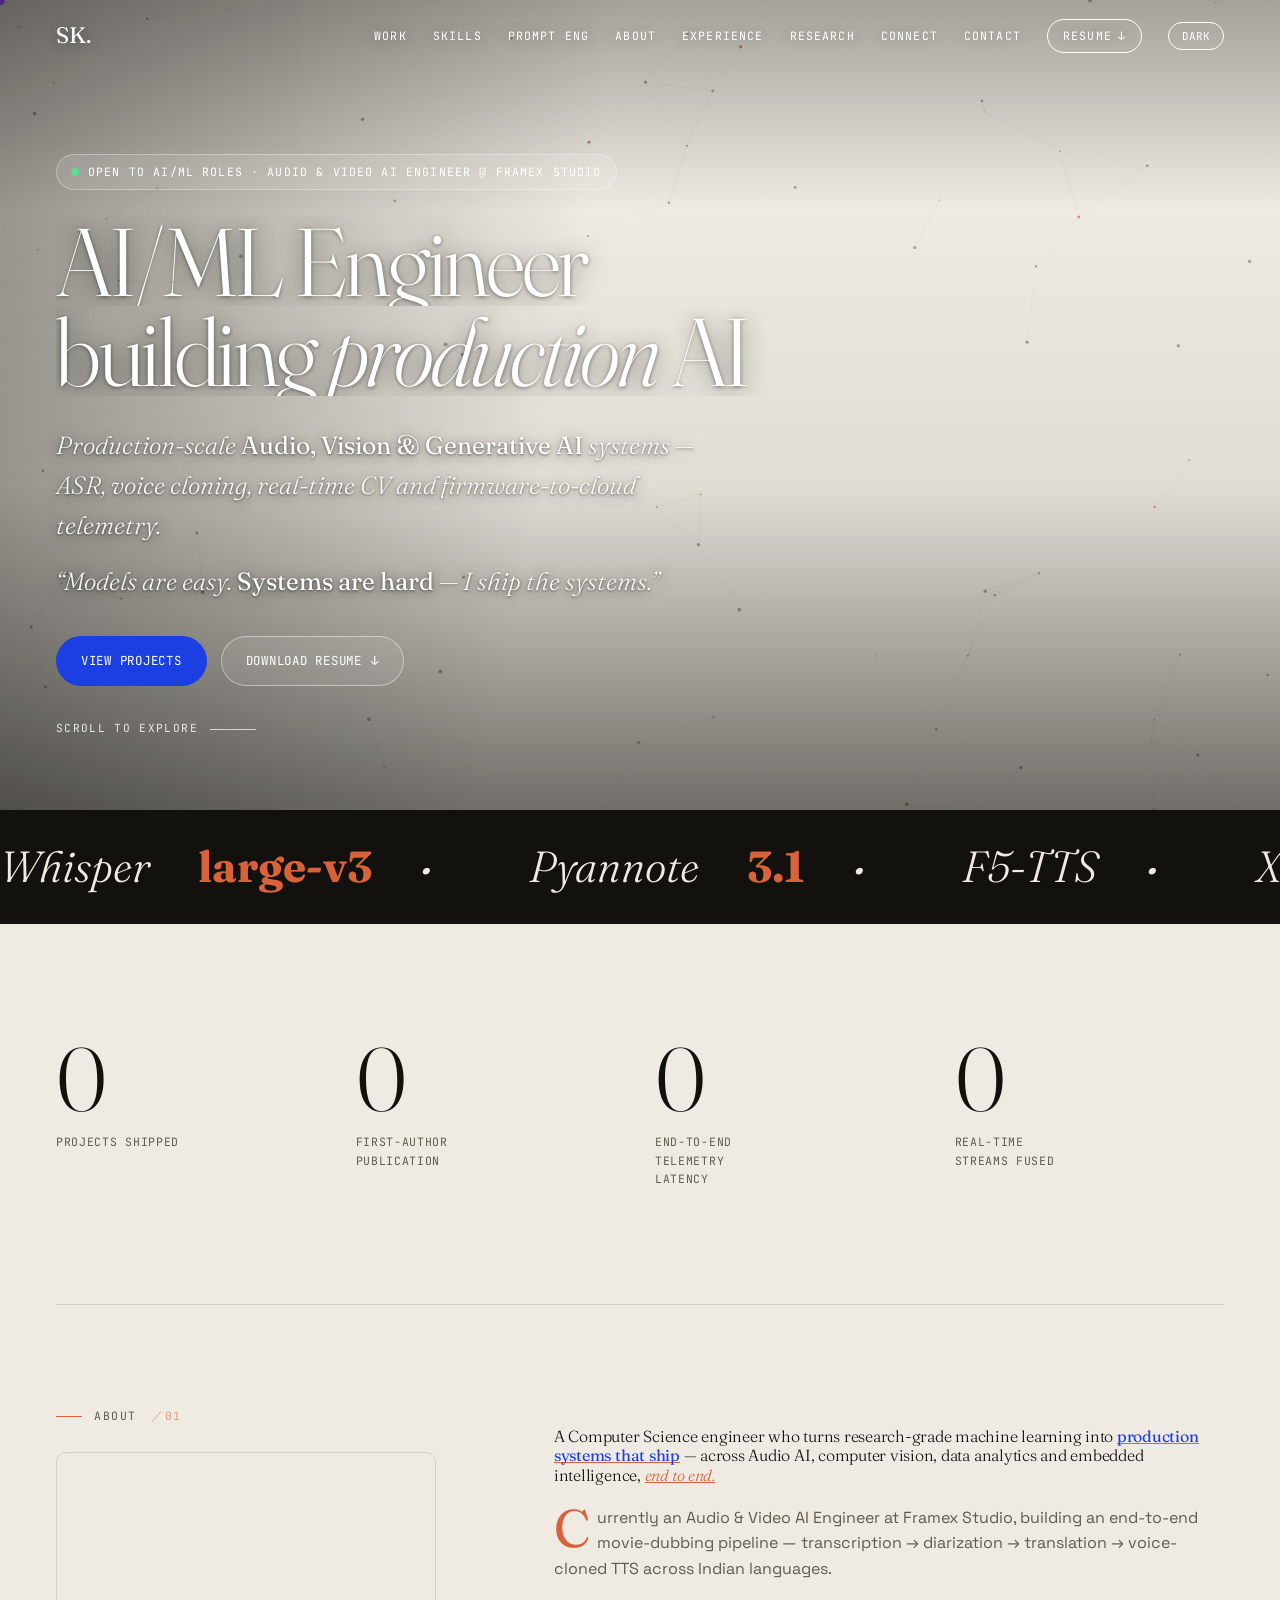
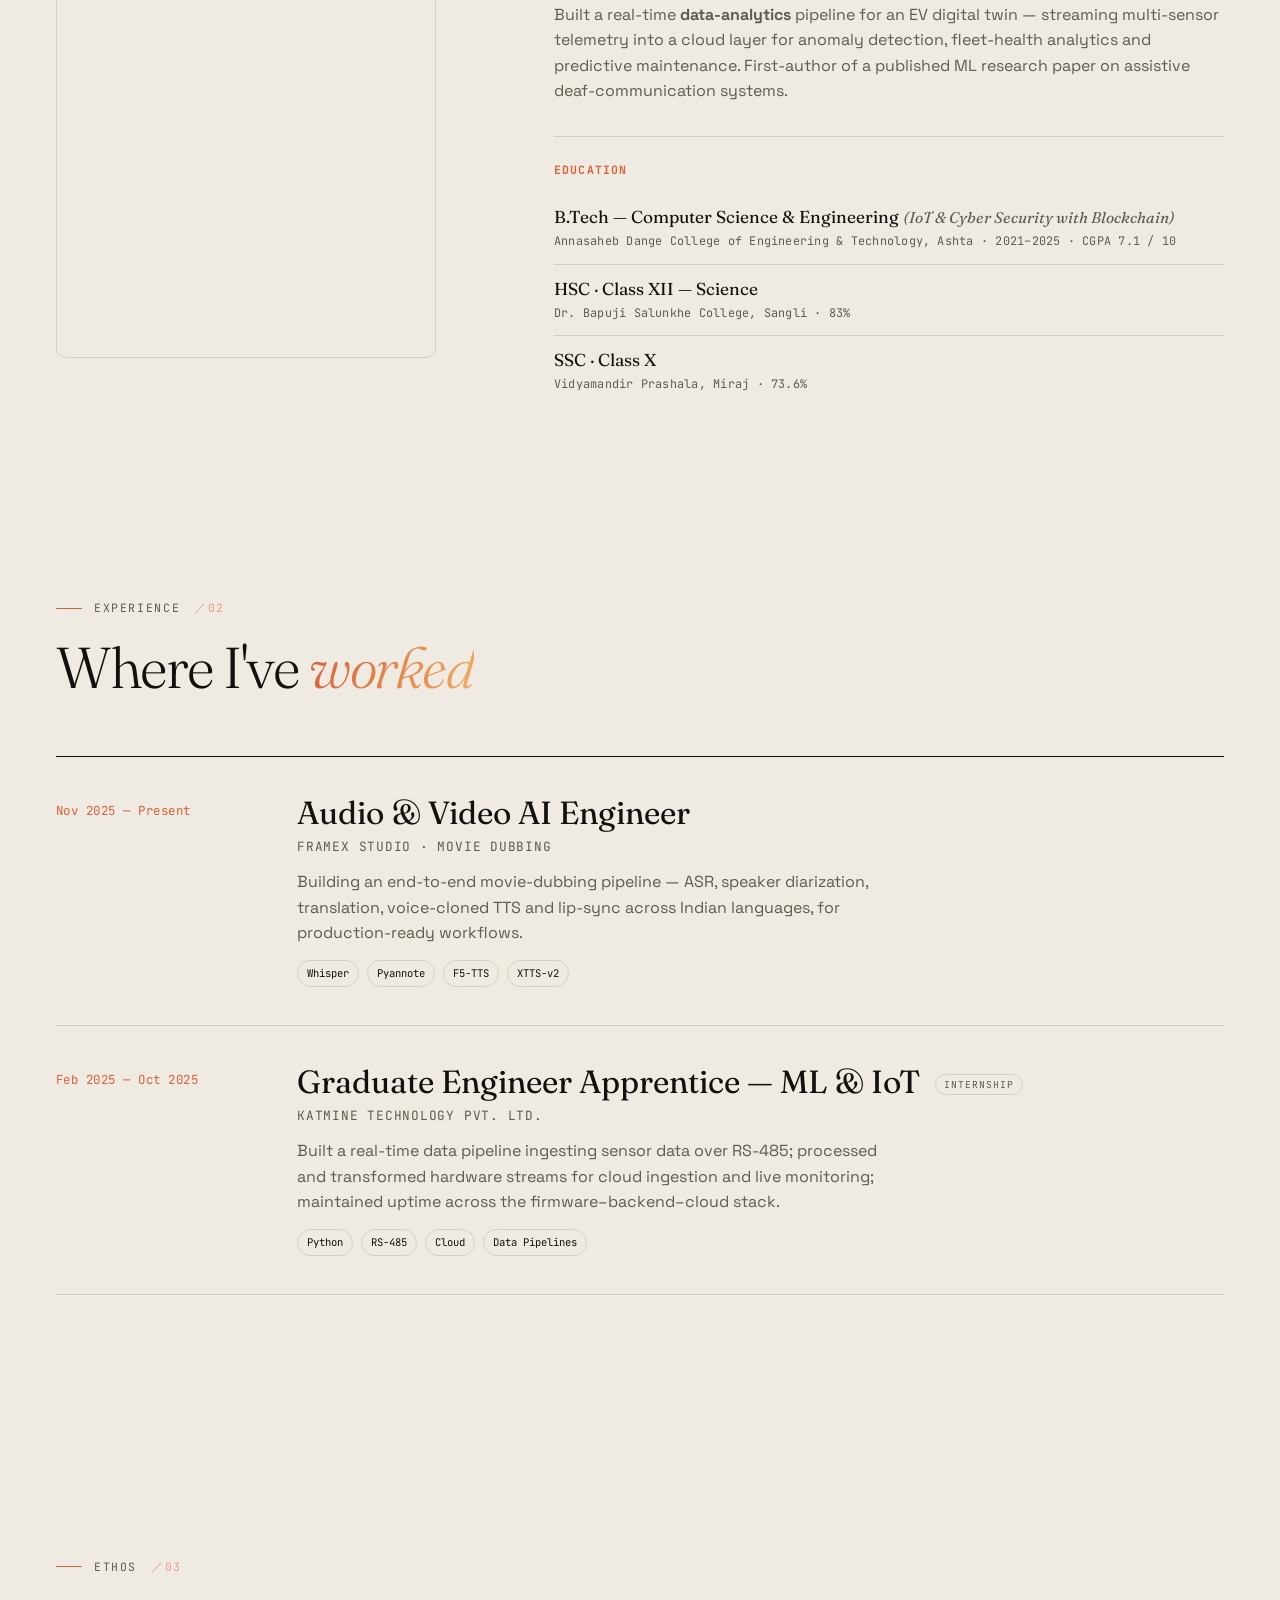
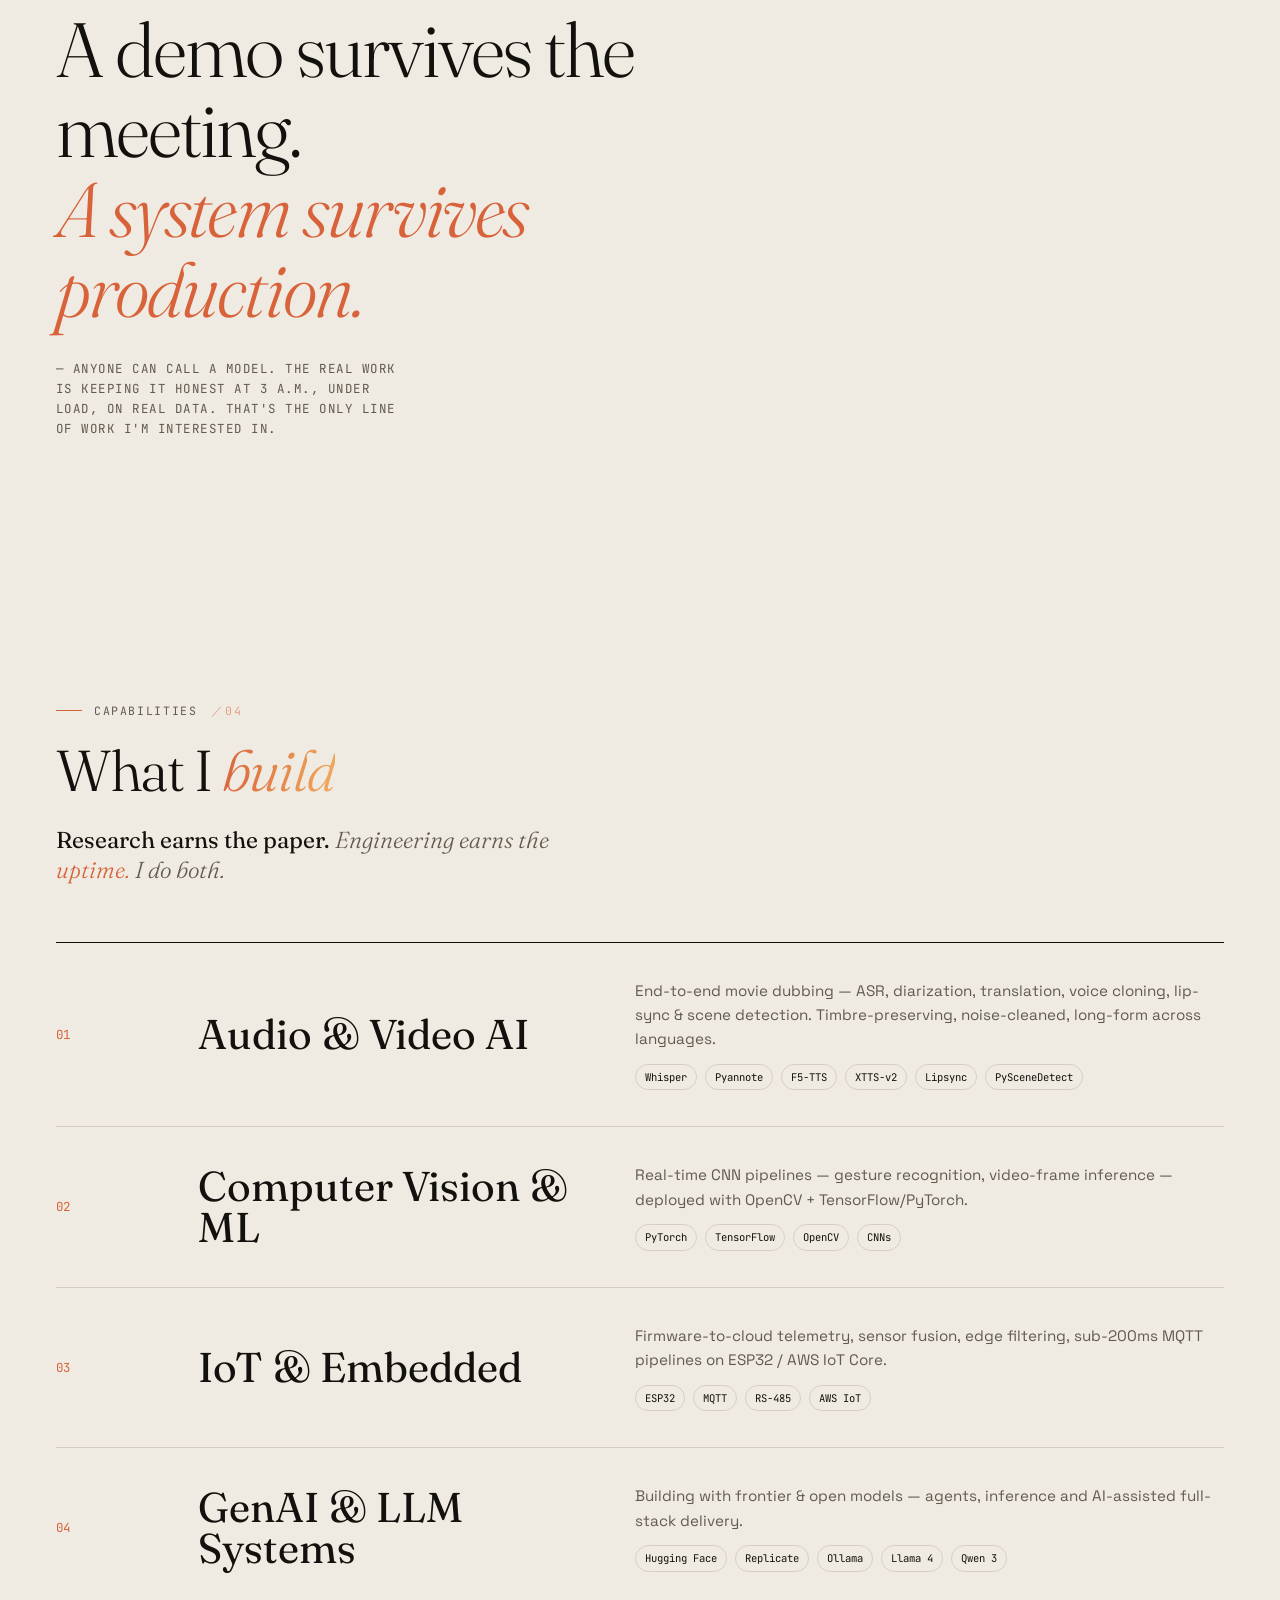
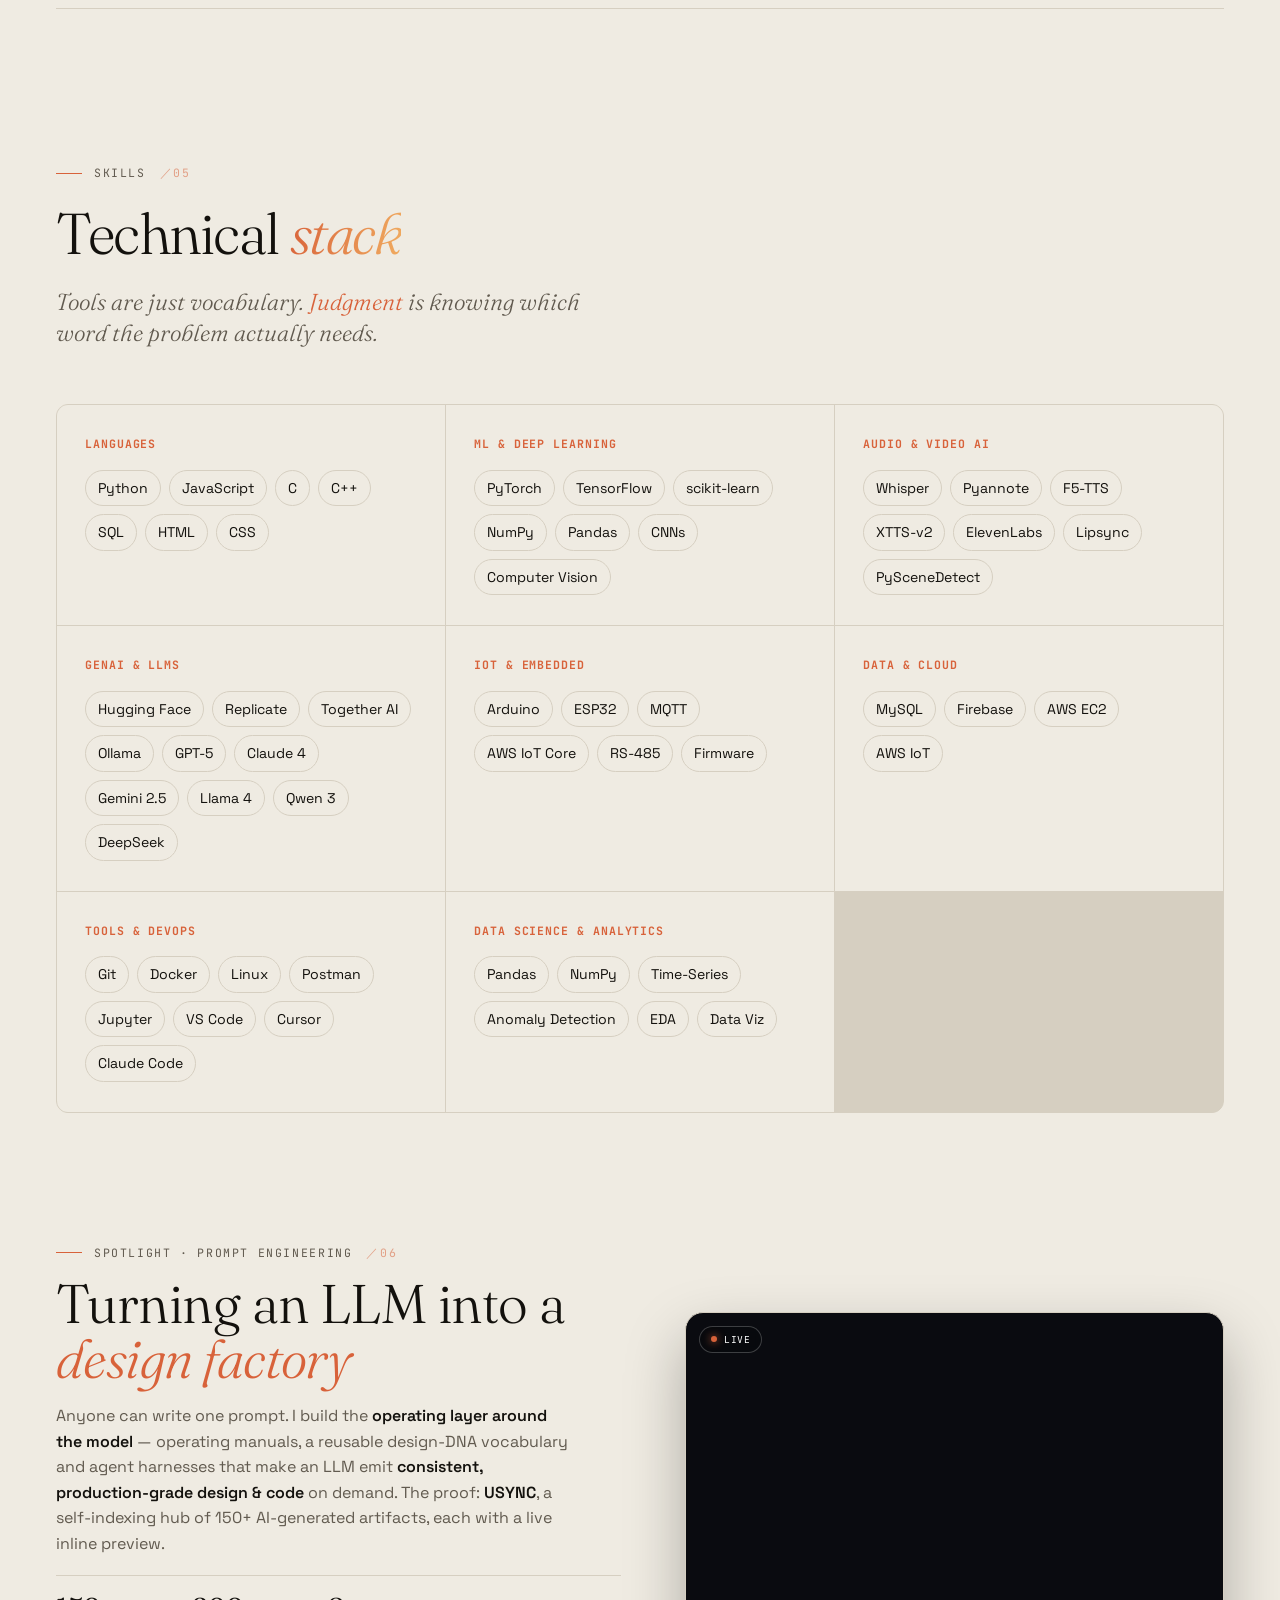
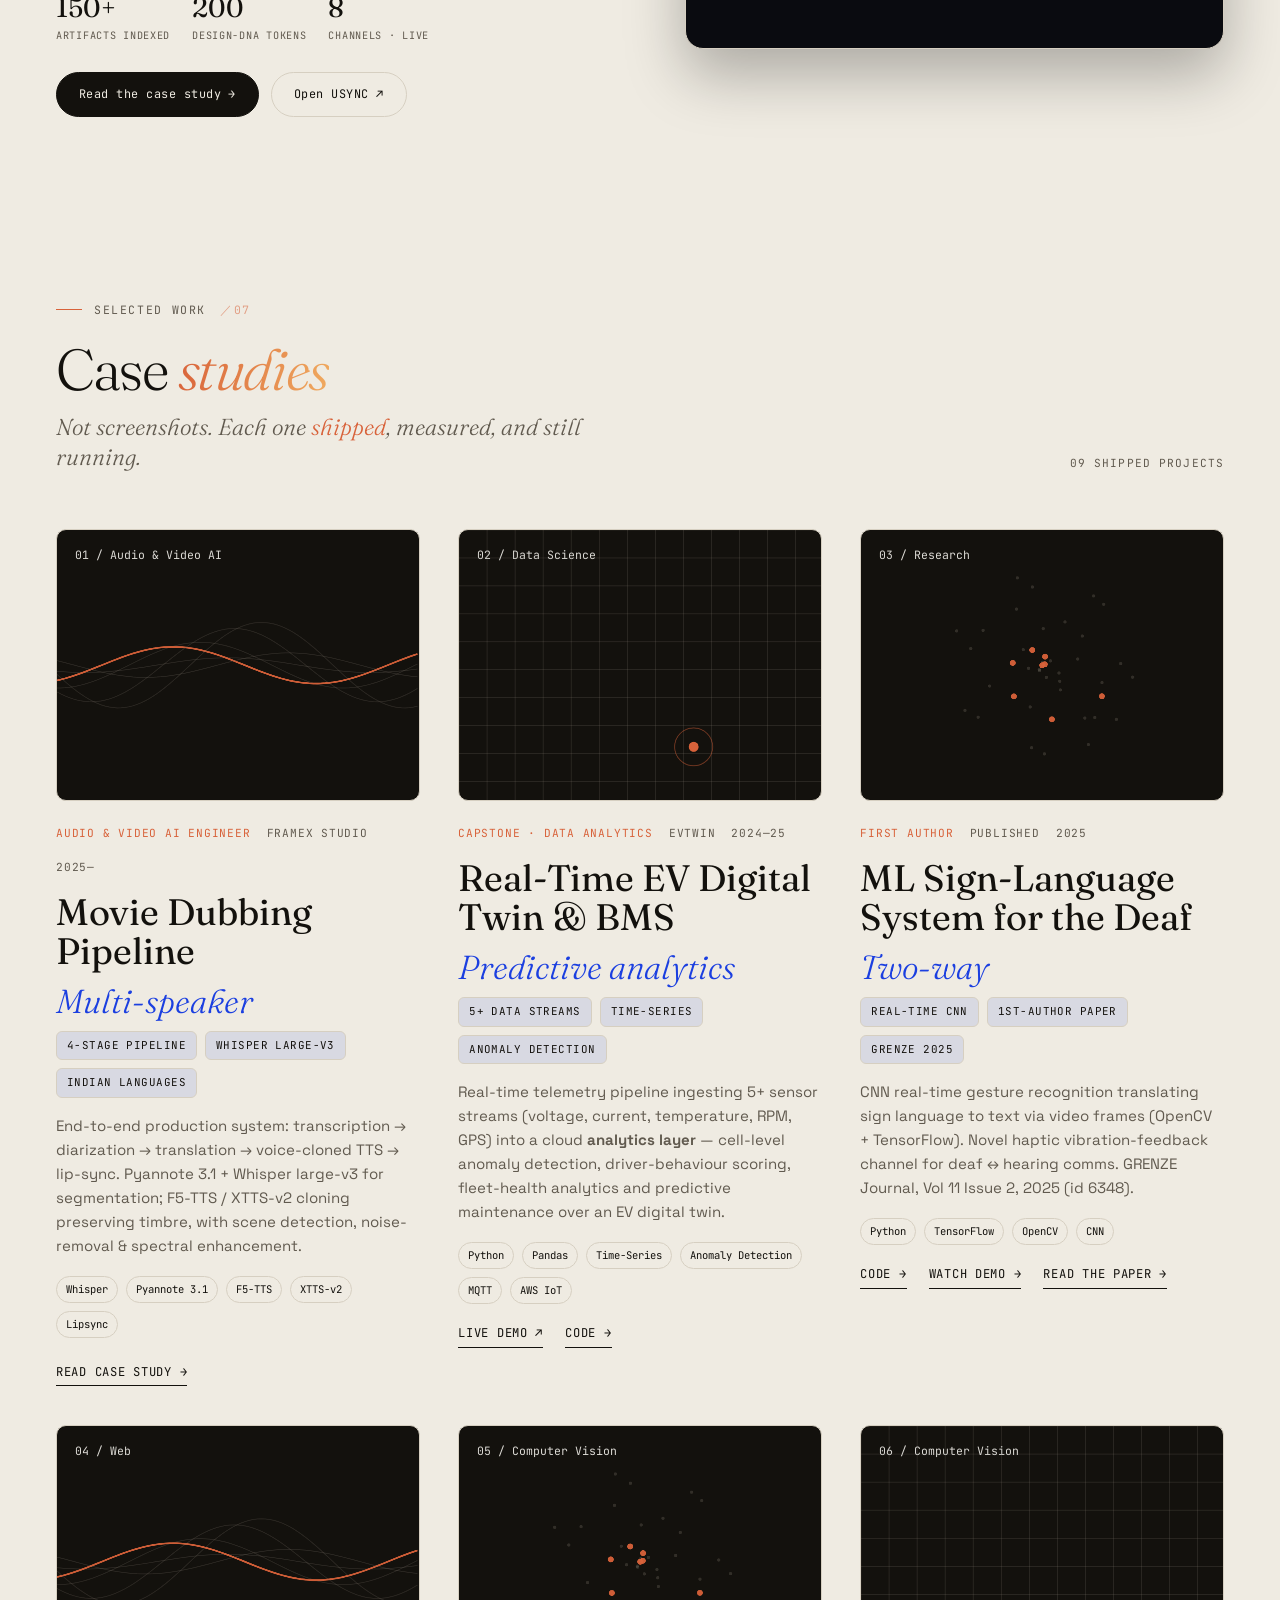
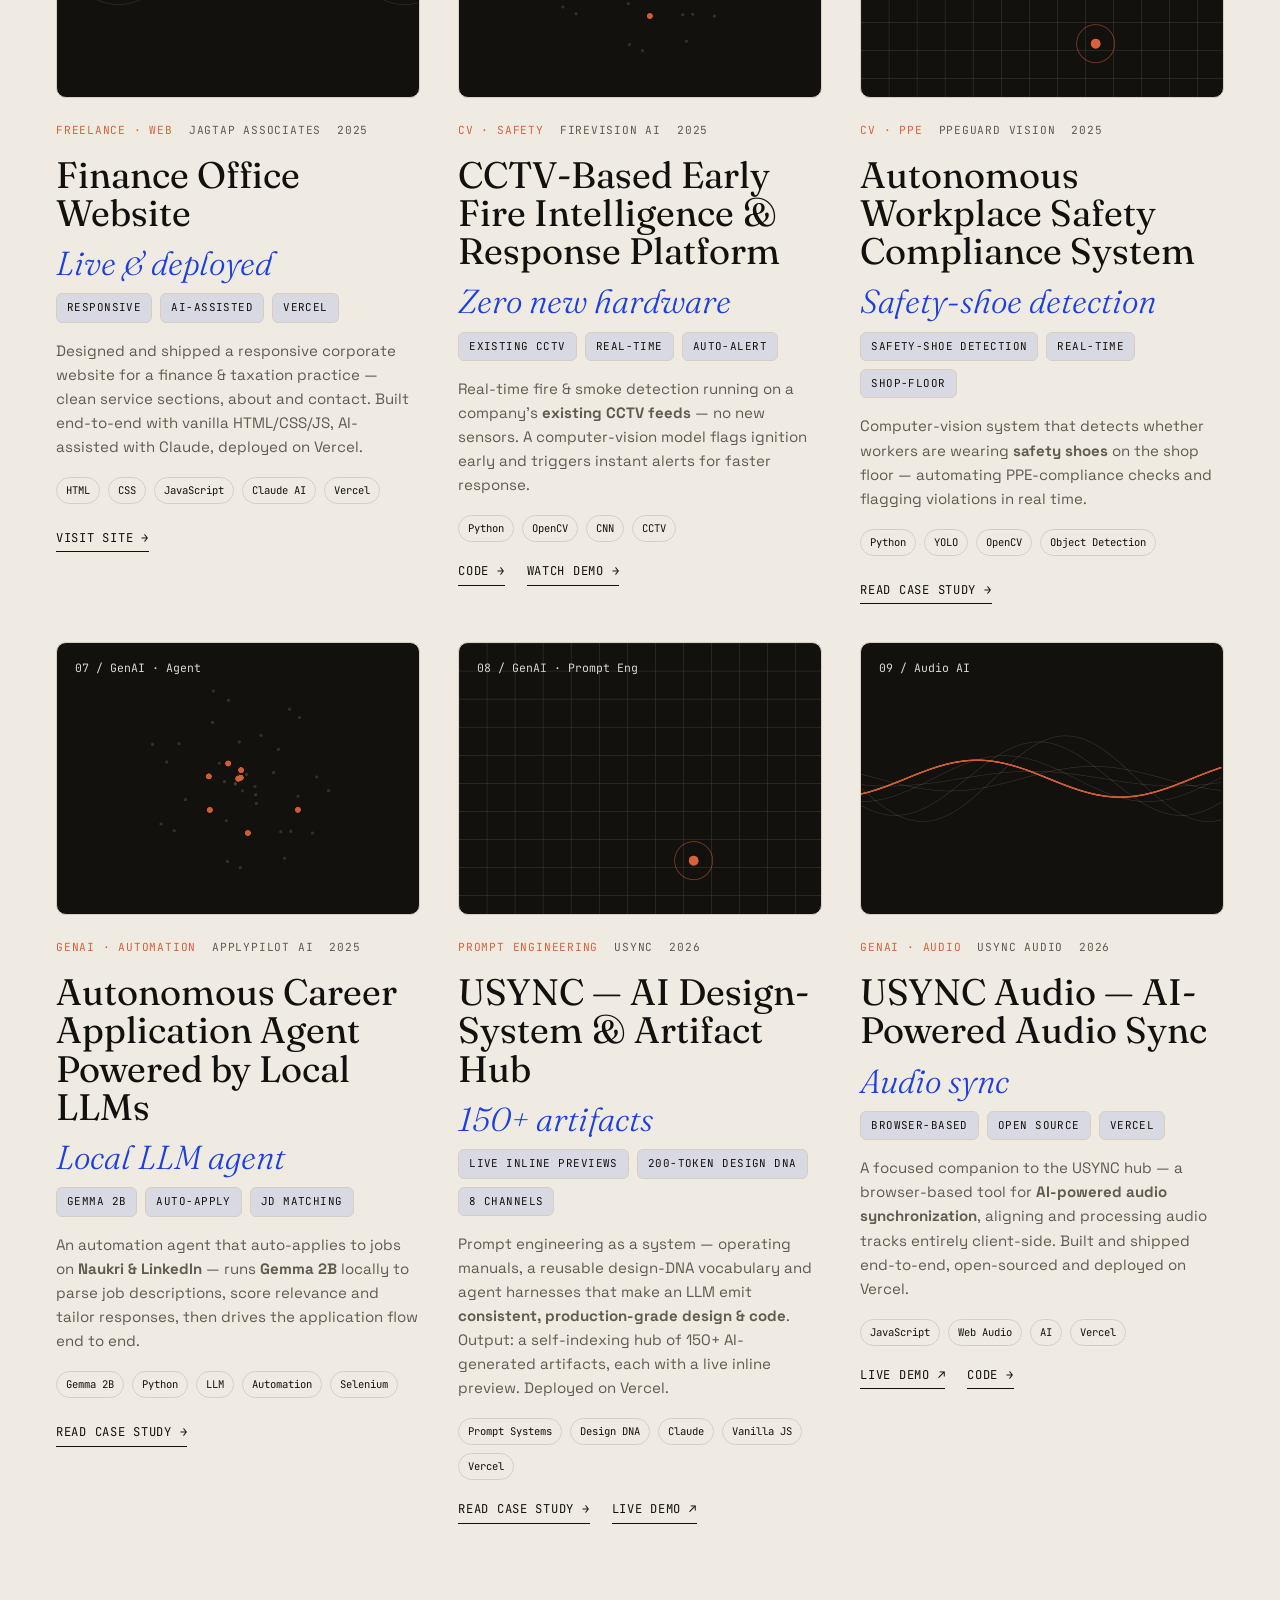
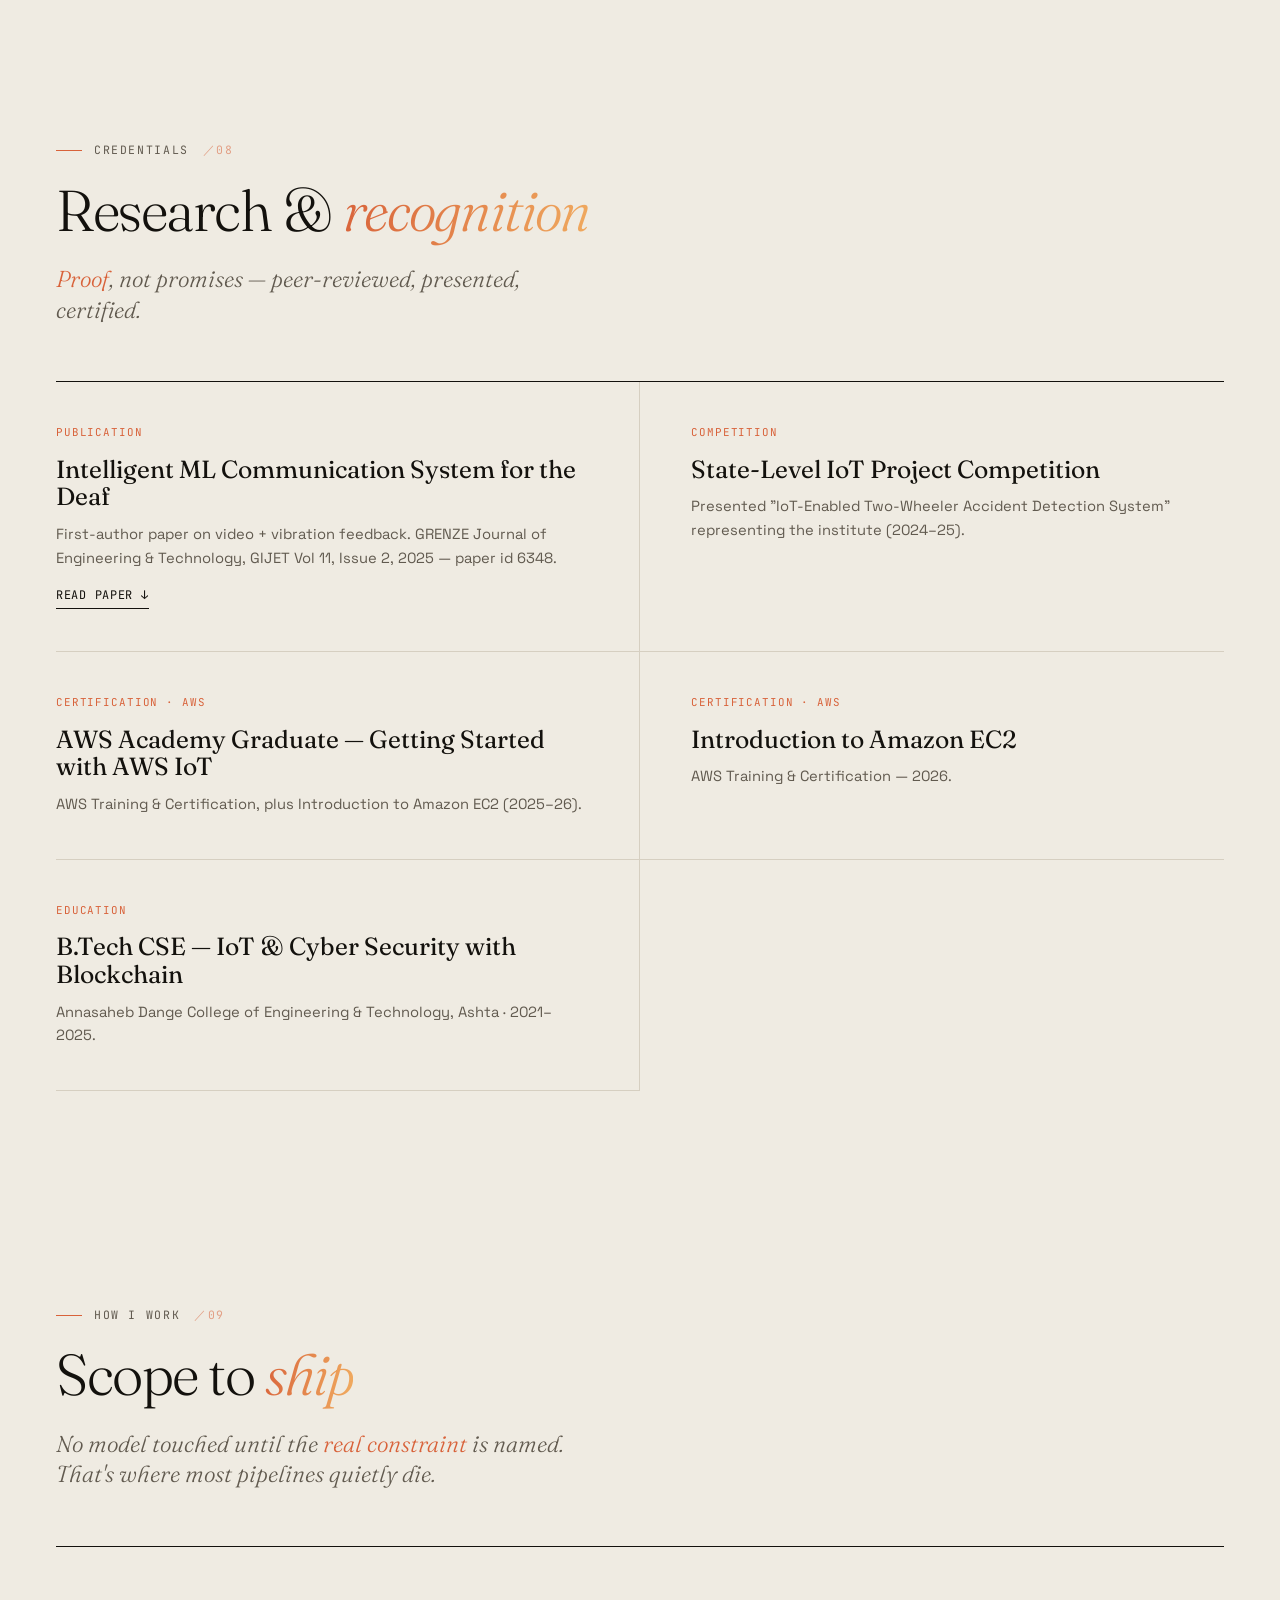
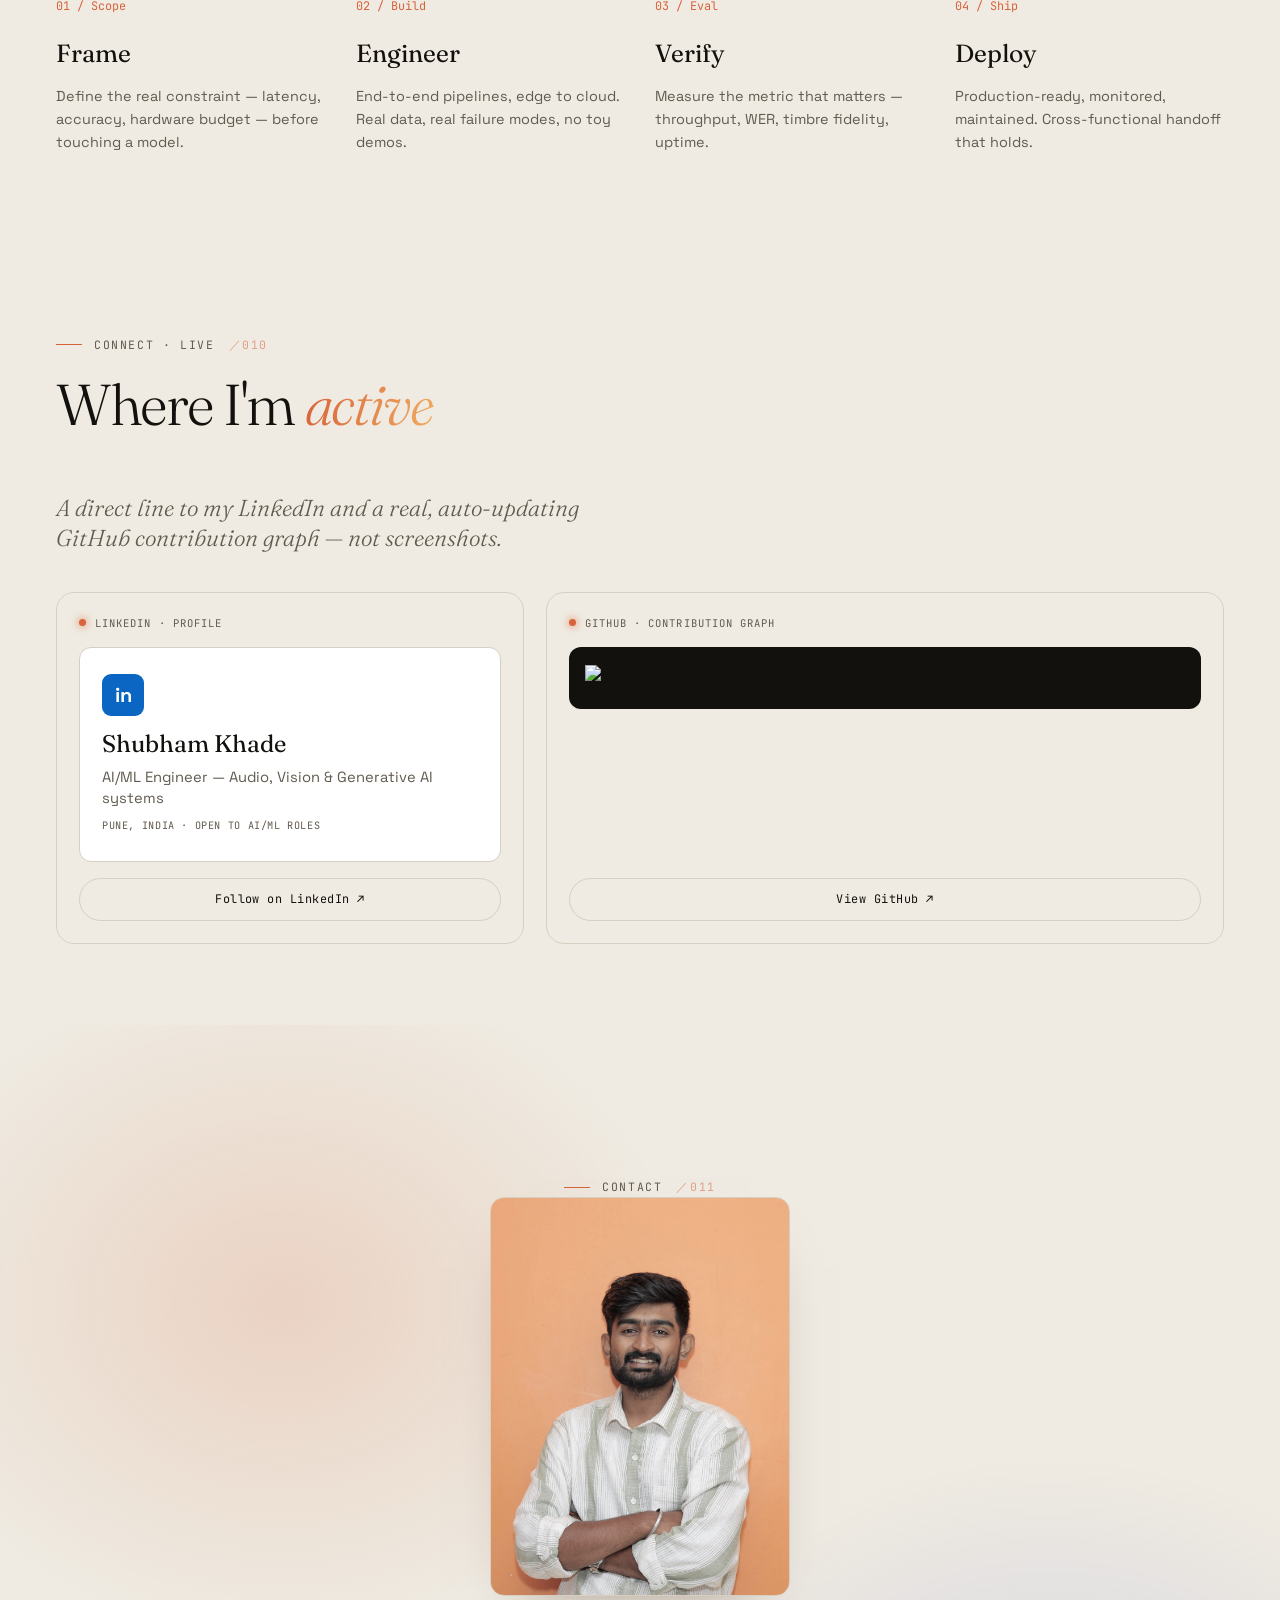
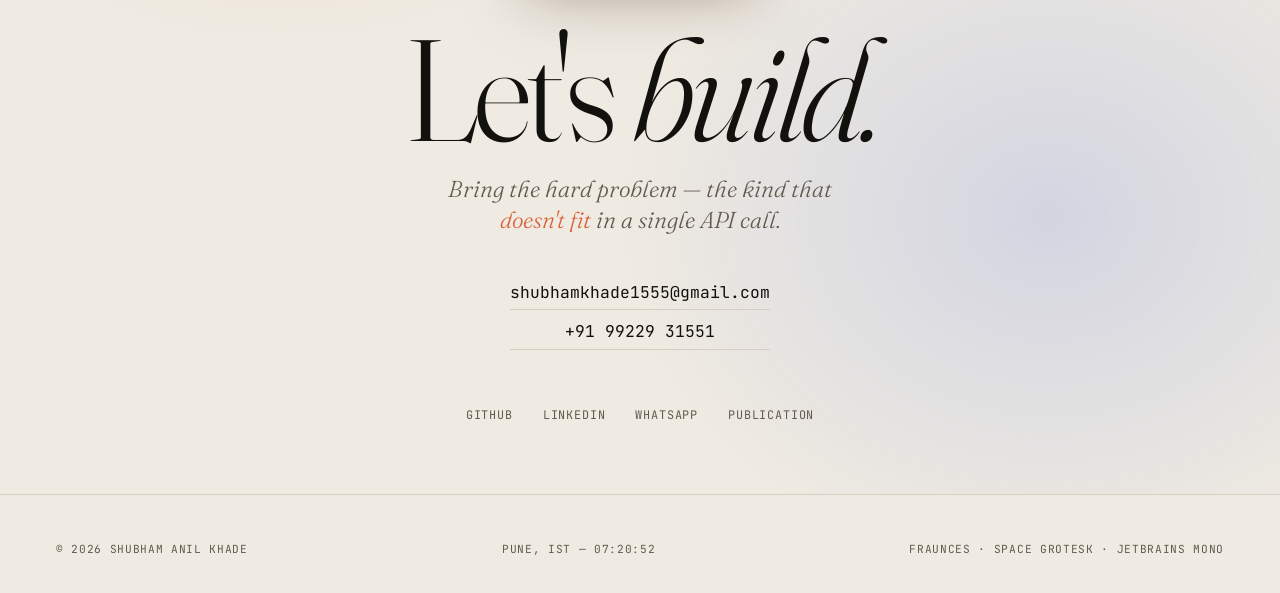
==== commit 492c9e32: "Add Connect section, USYNC Audio + EV demo links, mobile fixes - New "Connect · Live" section: custo" ====
--- a/index.html
+++ b/index.html
@@ -448,10 +448,16 @@
 .cn-head{font-family:var(--mono);font-size:.66rem;letter-spacing:.1em;text-transform:uppercase;color:var(--ink-soft);display:flex;align-items:center;gap:9px}
 .cn-head i{width:7px;height:7px;border-radius:50%;background:var(--clay);box-shadow:0 0 8px var(--clay);animation:cnPulse 1.6s ease-in-out infinite}
 @keyframes cnPulse{50%{opacity:.3}}
-.li-wrap{display:grid;place-items:center;min-height:300px;background:var(--band);border-radius:12px;padding:16px}
-.li-wrap .badge-base__link{font-family:var(--mono);font-size:.8rem;color:var(--accent)}
-.gh-wrap{overflow-x:auto;background:var(--band);border-radius:12px;padding:18px 16px;flex:1;display:flex;align-items:center}
-.gh-wrap img{width:100%;min-width:520px;display:block;filter:saturate(1.05)}
+/* LinkedIn custom card — always renders, no flaky external script */
+.li-card{display:flex;flex-direction:column;gap:9px;background:#fff;border:1px solid var(--line);border-radius:12px;padding:26px 22px;flex:1;justify-content:center;transition:.3s}
+[data-theme="dark"] .li-card{background:#10131c;border-color:rgba(255,255,255,.1)}
+.li-card:hover{border-color:#0A66C2;transform:translateY(-2px)}
+.li-logo{width:42px;height:42px;display:grid;place-items:center;background:#0A66C2;border-radius:9px;color:#fff;font-weight:700;font-size:1.25rem;font-family:var(--sans,inherit)}
+.li-name{font-family:var(--serif);font-size:1.5rem;color:var(--ink);line-height:1.1;margin-top:6px}
+.li-role{color:var(--ink-soft);font-size:.92rem;line-height:1.45}
+.li-loc{font-family:var(--mono);font-size:.64rem;letter-spacing:.06em;text-transform:uppercase;color:var(--ink-soft)}
+.gh-wrap{overflow-x:auto;-webkit-overflow-scrolling:touch;background:var(--band);border-radius:12px;padding:18px 16px;min-width:0}
+.gh-wrap img{height:auto;min-width:520px;width:100%;display:block;filter:saturate(1.05)}
 .cn-cta{margin-top:auto;font-family:var(--mono);font-size:.74rem;letter-spacing:.04em;padding:11px 18px;border:1px solid var(--line);border-radius:30px;text-align:center;transition:.25s}
 .cn-cta:hover{border-color:var(--accent);color:var(--accent)}
 @media(max-width:820px){.connect-grid{grid-template-columns:1fr}}
@@ -459,15 +465,16 @@
 <section class="connect" id="connect">
   <div class="label reveal">Connect · Live</div>
   <h2 class="big-h reveal">Where I'm <em>active</em></h2>
-  <p class="epigraph reveal">A live LinkedIn profile card and a real, auto-updating contribution graph — pulled live, not screenshots.</p>
+  <p class="epigraph reveal">A direct line to my LinkedIn and a real, auto-updating GitHub contribution graph — not screenshots.</p>
   <div class="connect-grid">
     <div class="cn-card reveal">
-      <div class="cn-head"><i></i>LinkedIn · live profile</div>
-      <div class="li-wrap">
-        <div class="badge-base LI-profile-badge" data-locale="en_US" data-size="medium" data-theme="light" data-type="VERTICAL" data-vanity="shubham-khade-ml" data-version="v1">
-          <a class="badge-base__link LI-simple-link" href="https://www.linkedin.com/in/shubham-khade-ml?trk=profile-badge" target="_blank" rel="noopener">Shubham Khade</a>
-        </div>
-      </div>
+      <div class="cn-head"><i></i>LinkedIn · profile</div>
+      <a class="li-card" href="https://linkedin.com/in/shubham-khade-ml" target="_blank" rel="noopener">
+        <span class="li-logo">in</span>
+        <span class="li-name">Shubham Khade</span>
+        <span class="li-role">AI/ML Engineer — Audio, Vision &amp; Generative AI systems</span>
+        <span class="li-loc">Pune, India · Open to AI/ML roles</span>
+      </a>
       <a class="cn-cta" href="https://linkedin.com/in/shubham-khade-ml" target="_blank" rel="noopener">Follow on LinkedIn ↗</a>
     </div>
     <div class="cn-card reveal">
@@ -479,7 +486,6 @@
     </div>
   </div>
 </section>
-<script src="https://platform.linkedin.com/badges/js/profile.js" async defer type="text/javascript"></script>
 
 <!-- CONTACT -->
 <section class="contact" id="contact">
@@ -494,12 +500,16 @@
   <div class="csocials reveal">
     <a href="https://github.com/shubhamkhade1555-creator" target="_blank" rel="noopener">GitHub</a>
     <a href="https://linkedin.com/in/shubham-khade-ml" target="_blank" rel="noopener">LinkedIn</a>
+    <a href="https://wa.me/919922931551?text=Hi%20Shubham%2C%20I%20saw%20your%20portfolio" target="_blank" rel="noopener">WhatsApp</a>
     <a href="https://drive.google.com/file/d/1CjGn9Y4s4CJtCOk4LphN6cvUqnchFq2p/view" target="_blank" rel="noopener">Publication</a>
   </div>
 </section>
 
 <div class="fab" id="fab">
   <a class="fab-resume" href="assets/Shubham_Khade_Resume.docx" download aria-label="Download resume" title="Download resume">CV</a>
+  <a class="fab-wa" href="https://wa.me/919922931551?text=Hi%20Shubham%2C%20I%20saw%20your%20portfolio" target="_blank" rel="noopener" aria-label="Chat on WhatsApp" title="WhatsApp">
+    <svg viewBox="0 0 32 32" width="22" height="22" aria-hidden="true" focusable="false"><path fill="currentColor" d="M16.04 4C9.94 4 5 8.94 5 15.04c0 1.95.51 3.85 1.48 5.53L5 28l7.6-1.45a11.02 11.02 0 0 0 3.44.55h.01c6.1 0 11.04-4.94 11.04-11.04C27.09 8.94 22.14 4 16.04 4Zm0 20.2c-1.08 0-2.14-.18-3.15-.54l-.23-.08-4.51.86.86-4.39-.15-.24a9.16 9.16 0 0 1-1.4-4.83c0-5.07 4.13-9.2 9.2-9.2 5.07 0 9.2 4.13 9.2 9.2 0 5.07-4.13 9.2-9.2 9.2Zm5.05-6.89c-.28-.14-1.64-.81-1.89-.9-.25-.09-.43-.14-.62.14-.18.28-.71.9-.87 1.08-.16.18-.32.2-.6.07-.28-.14-1.17-.43-2.23-1.38-.82-.73-1.38-1.64-1.54-1.92-.16-.28-.02-.43.12-.57.13-.13.28-.32.42-.49.14-.16.18-.28.28-.46.09-.18.05-.35-.02-.49-.07-.14-.62-1.5-.85-2.06-.22-.54-.45-.46-.62-.47-.16-.01-.35-.01-.53-.01s-.49.07-.74.35c-.25.28-.97.95-.97 2.31 0 1.36.99 2.68 1.13 2.86.14.18 1.96 2.99 4.74 4.19.66.29 1.18.46 1.58.59.66.21 1.27.18 1.74.11.53-.08 1.64-.67 1.87-1.32.23-.65.23-1.2.16-1.32-.07-.12-.25-.19-.53-.33Z"/></svg>
+  </a>
   <a class="fab-mail" href="mailto:shubhamkhade1555@gmail.com" aria-label="Email Shubham" title="Email">✉</a>
 </div>
 
--- a/css/style.css
+++ b/css/style.css
@@ -278,6 +278,8 @@
 .fab a:hover{transform:scale(1.09)}
 .fab a.fab-resume{background:var(--accent);color:#fff}
 .fab a.fab-mail{font-size:1.1rem}
+.fab a.fab-wa{background:#25D366;color:#fff}
+.fab a.fab-wa svg{display:block}
 
 /* EPIGRAPH — section signature line */
 .epigraph{font-family:var(--serif);font-style:italic;font-weight:300;font-size:clamp(1.05rem,1.8vw,1.5rem);
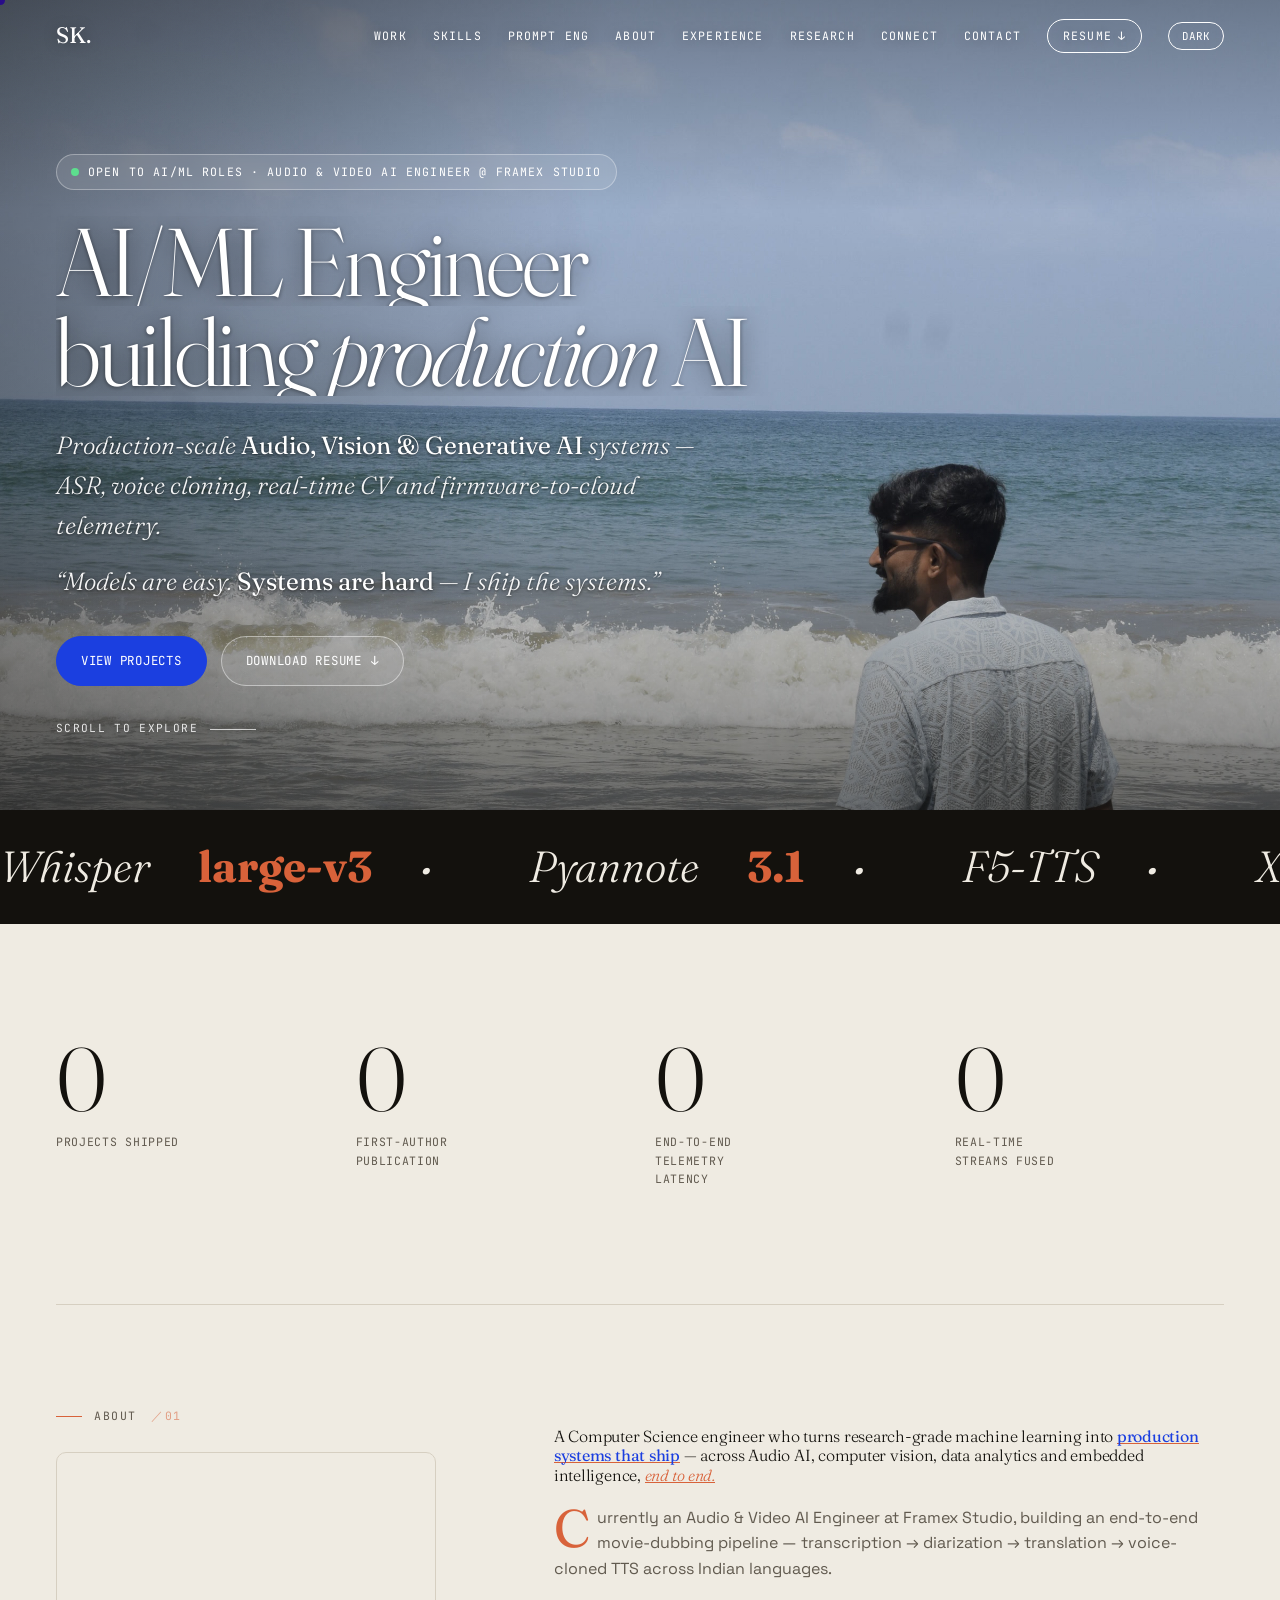
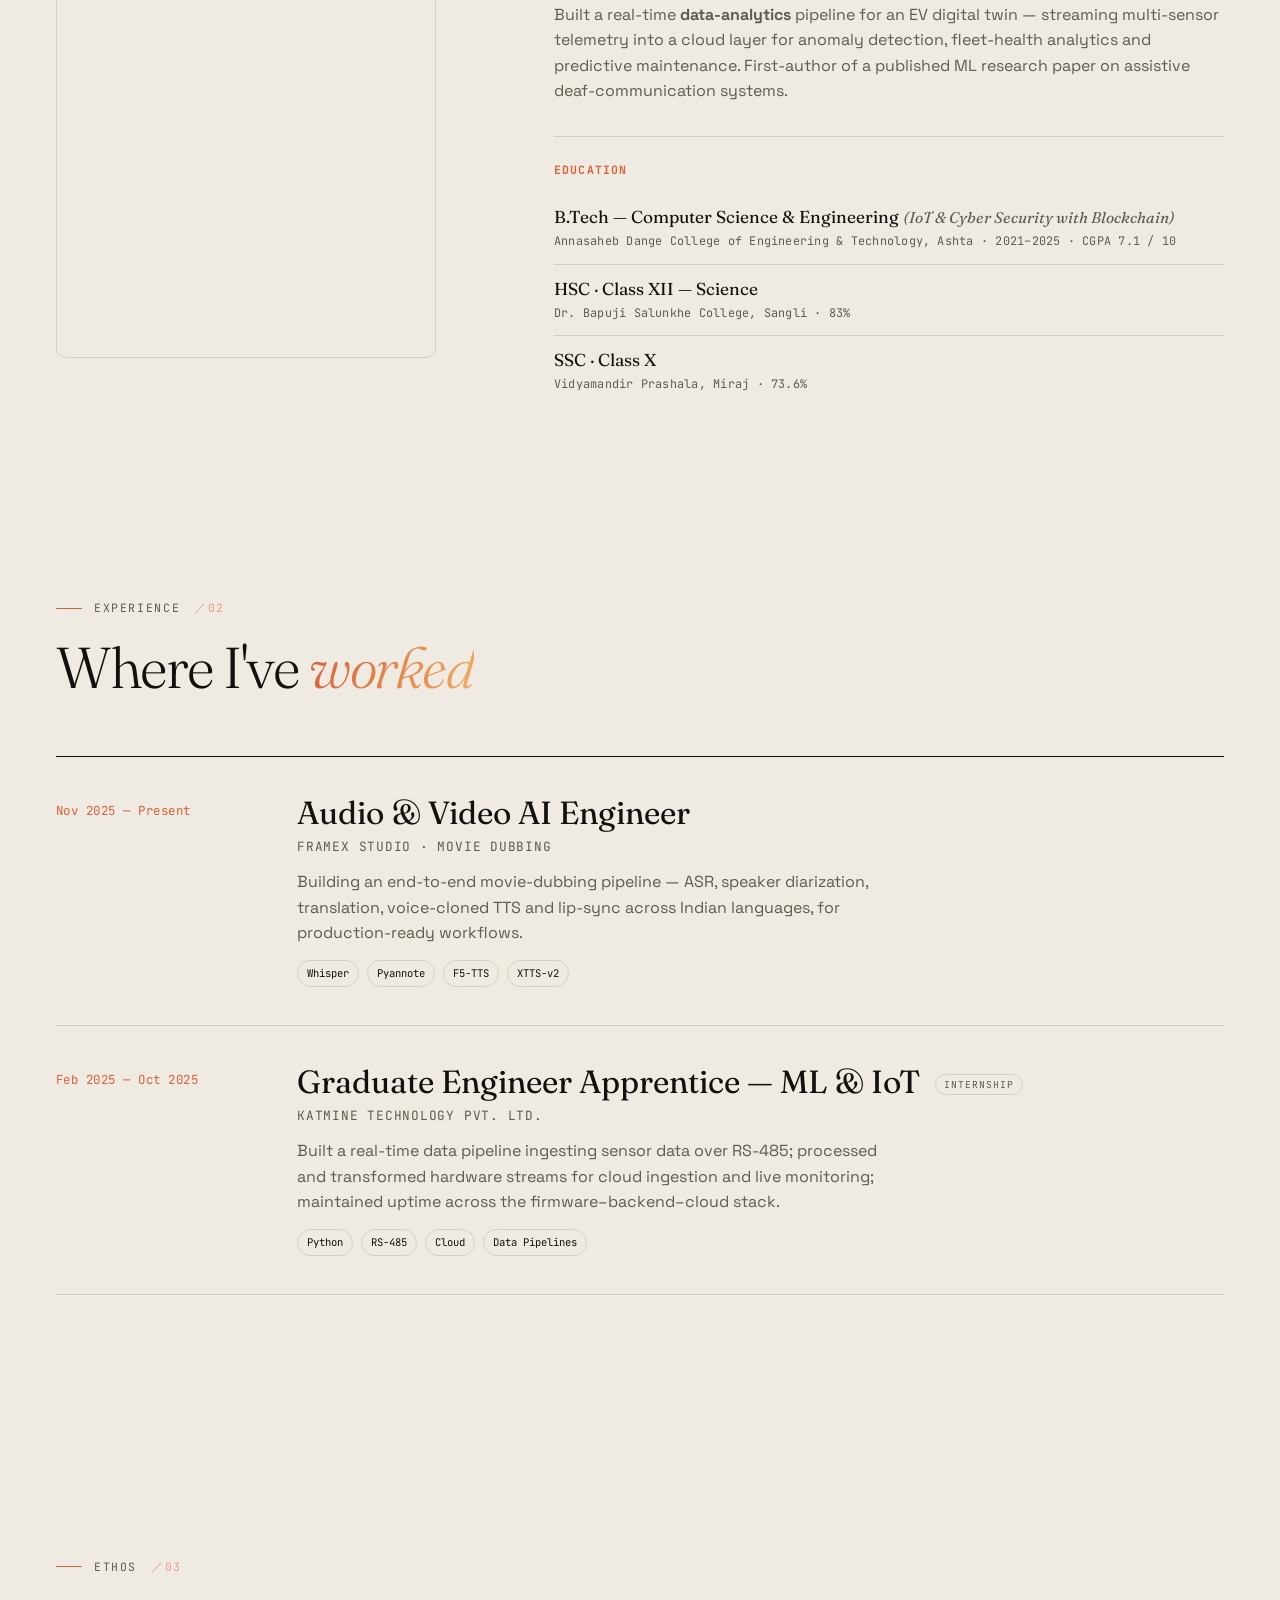
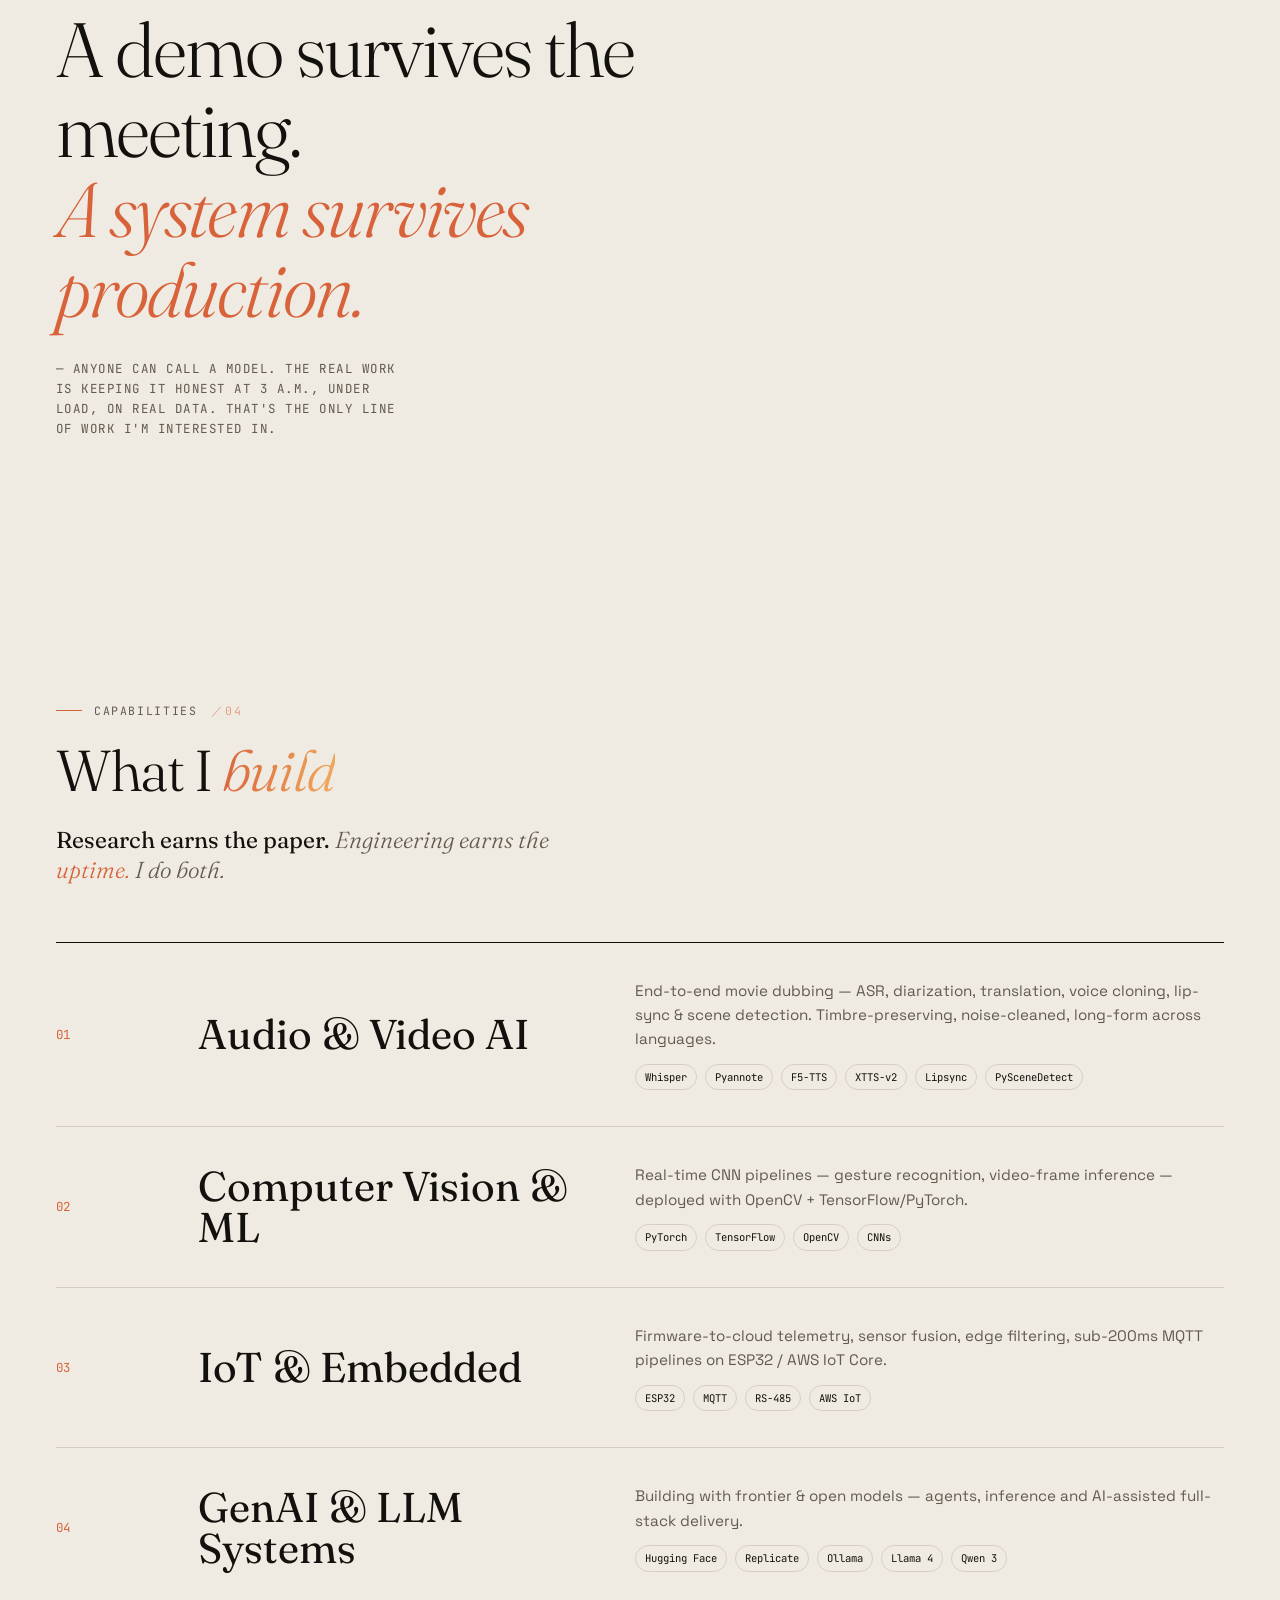
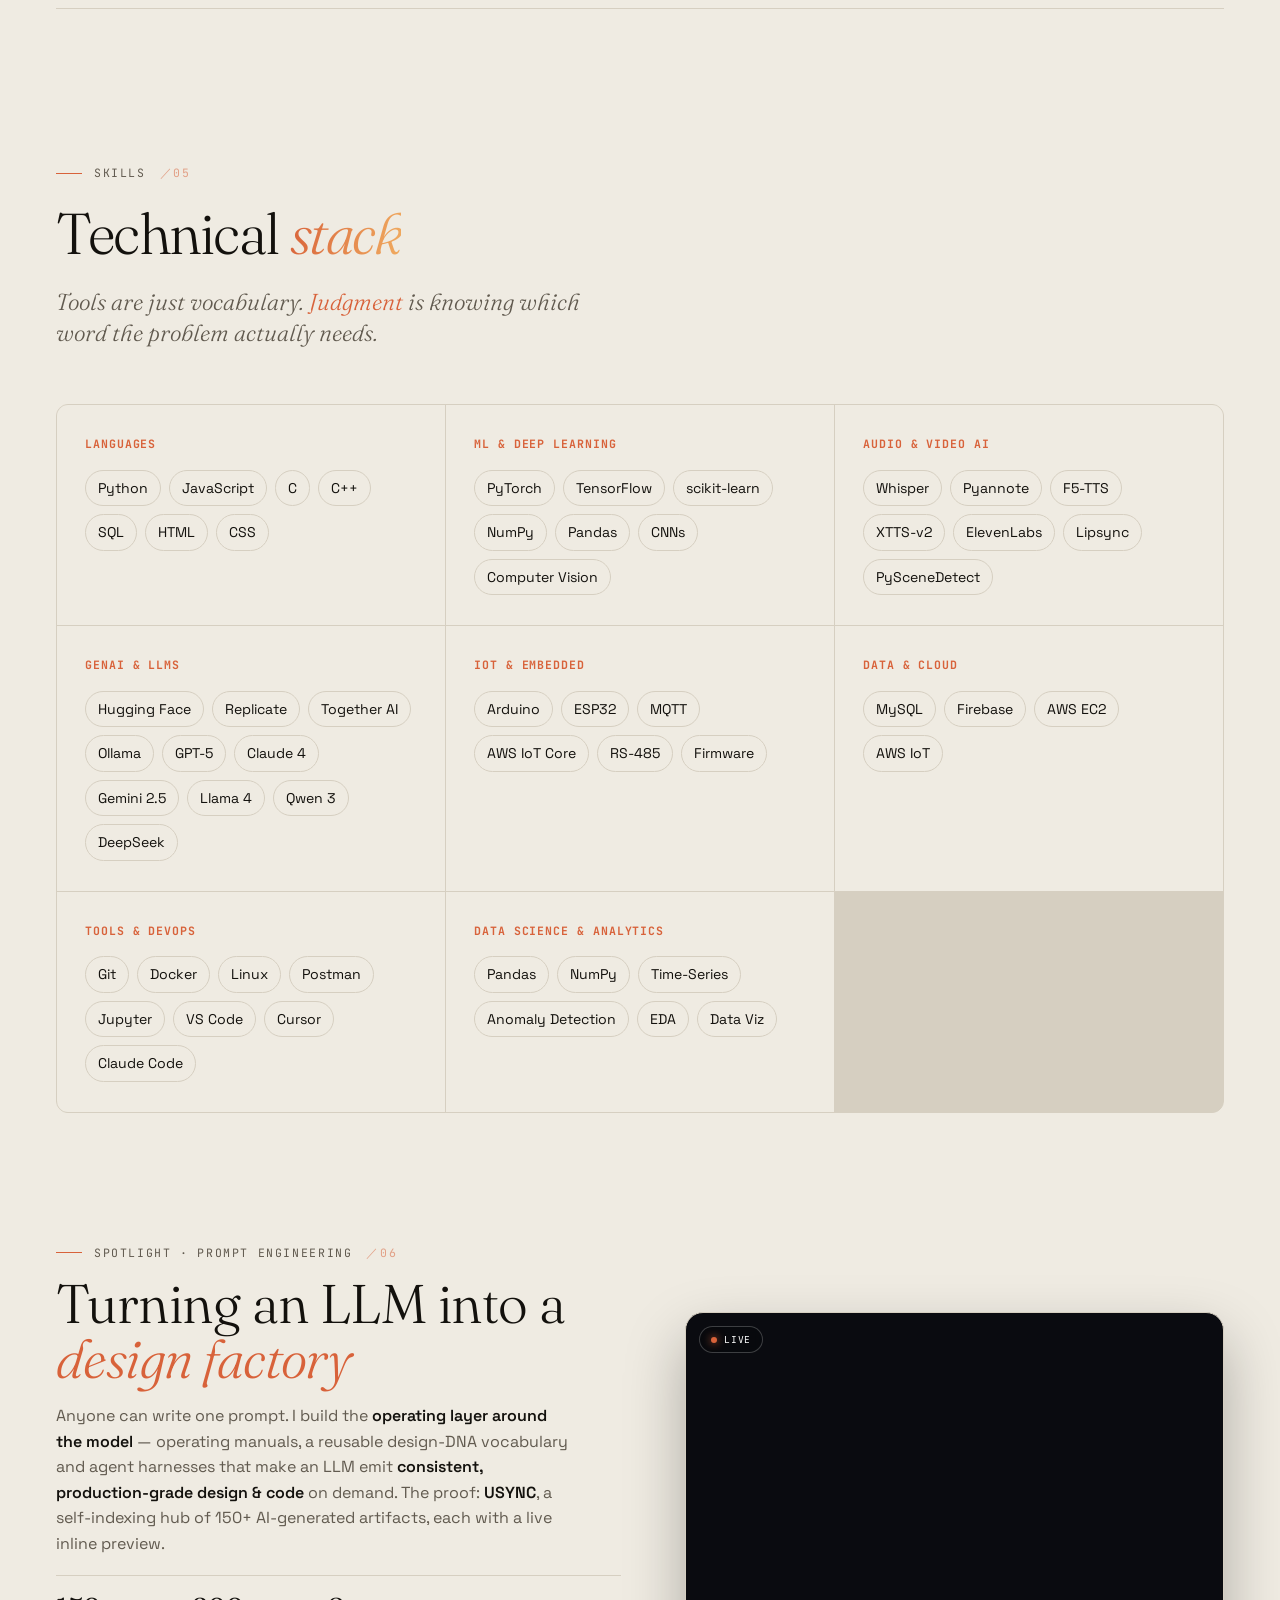
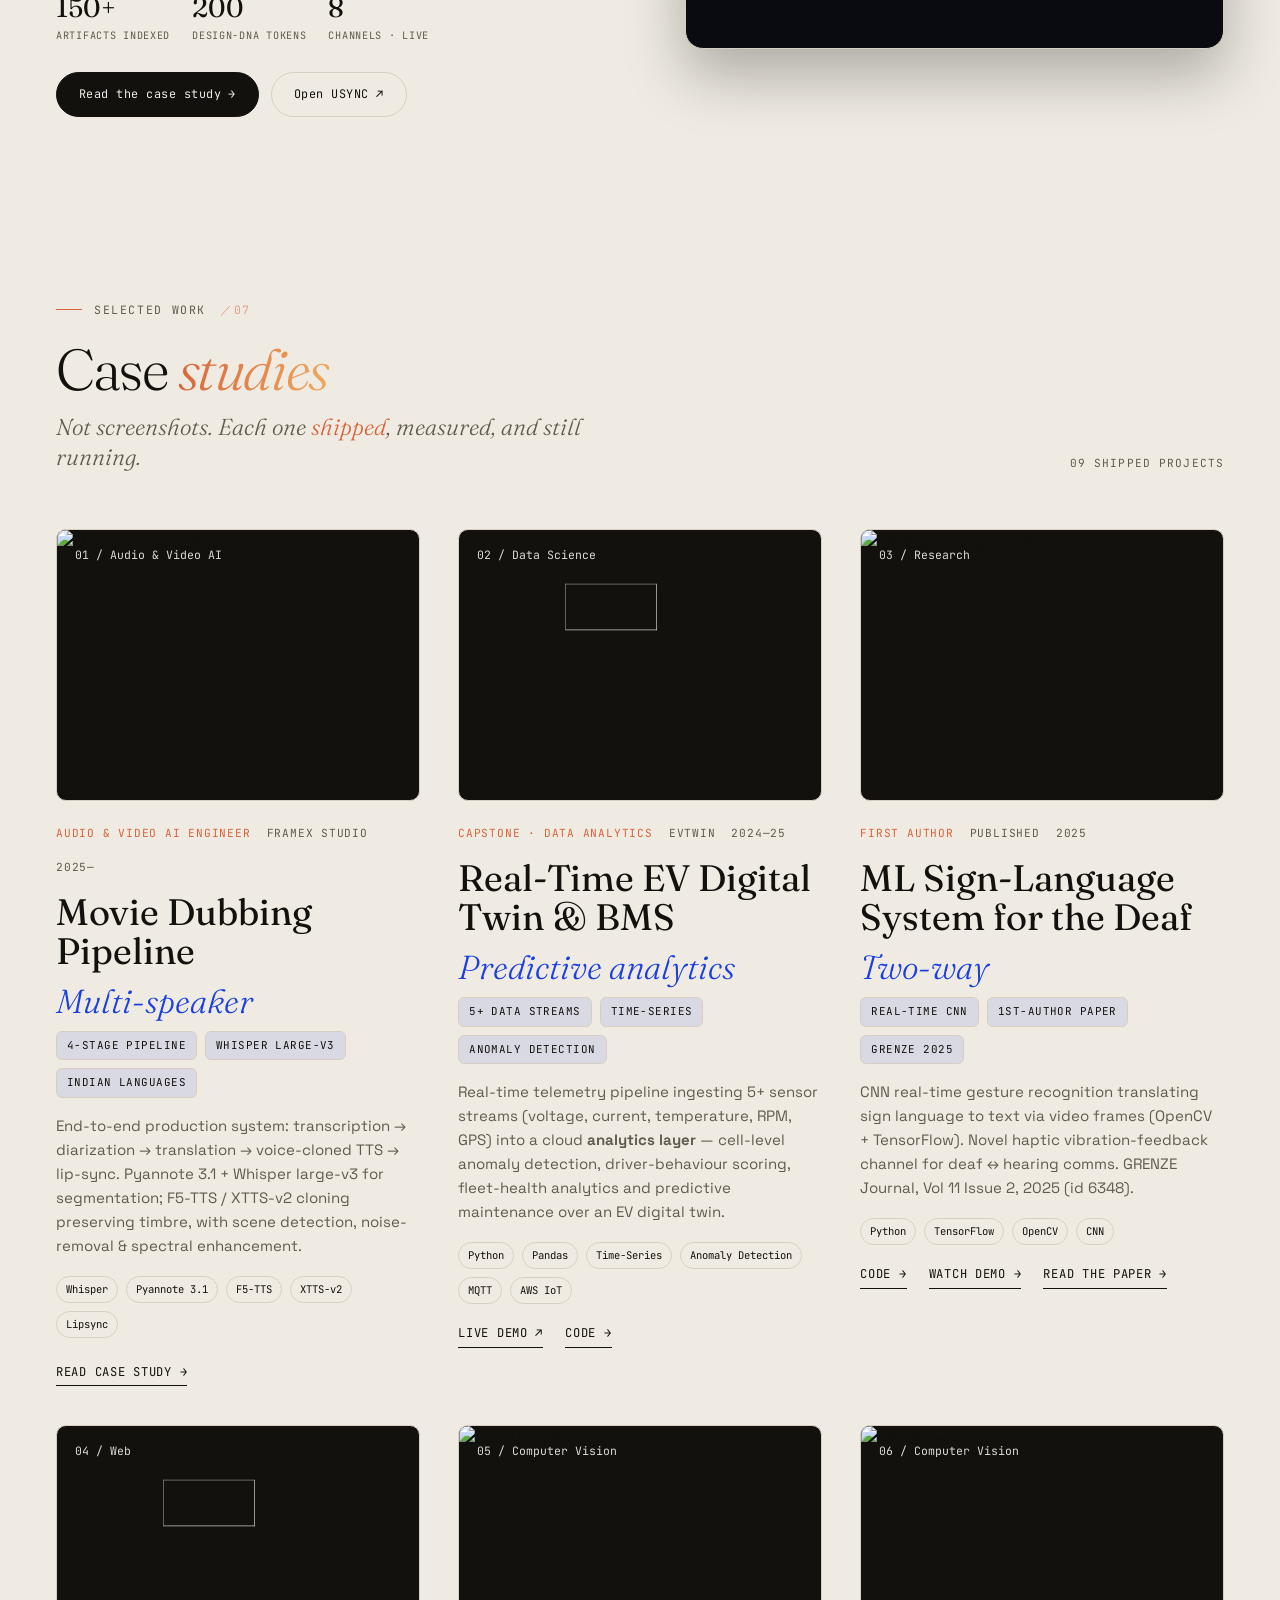
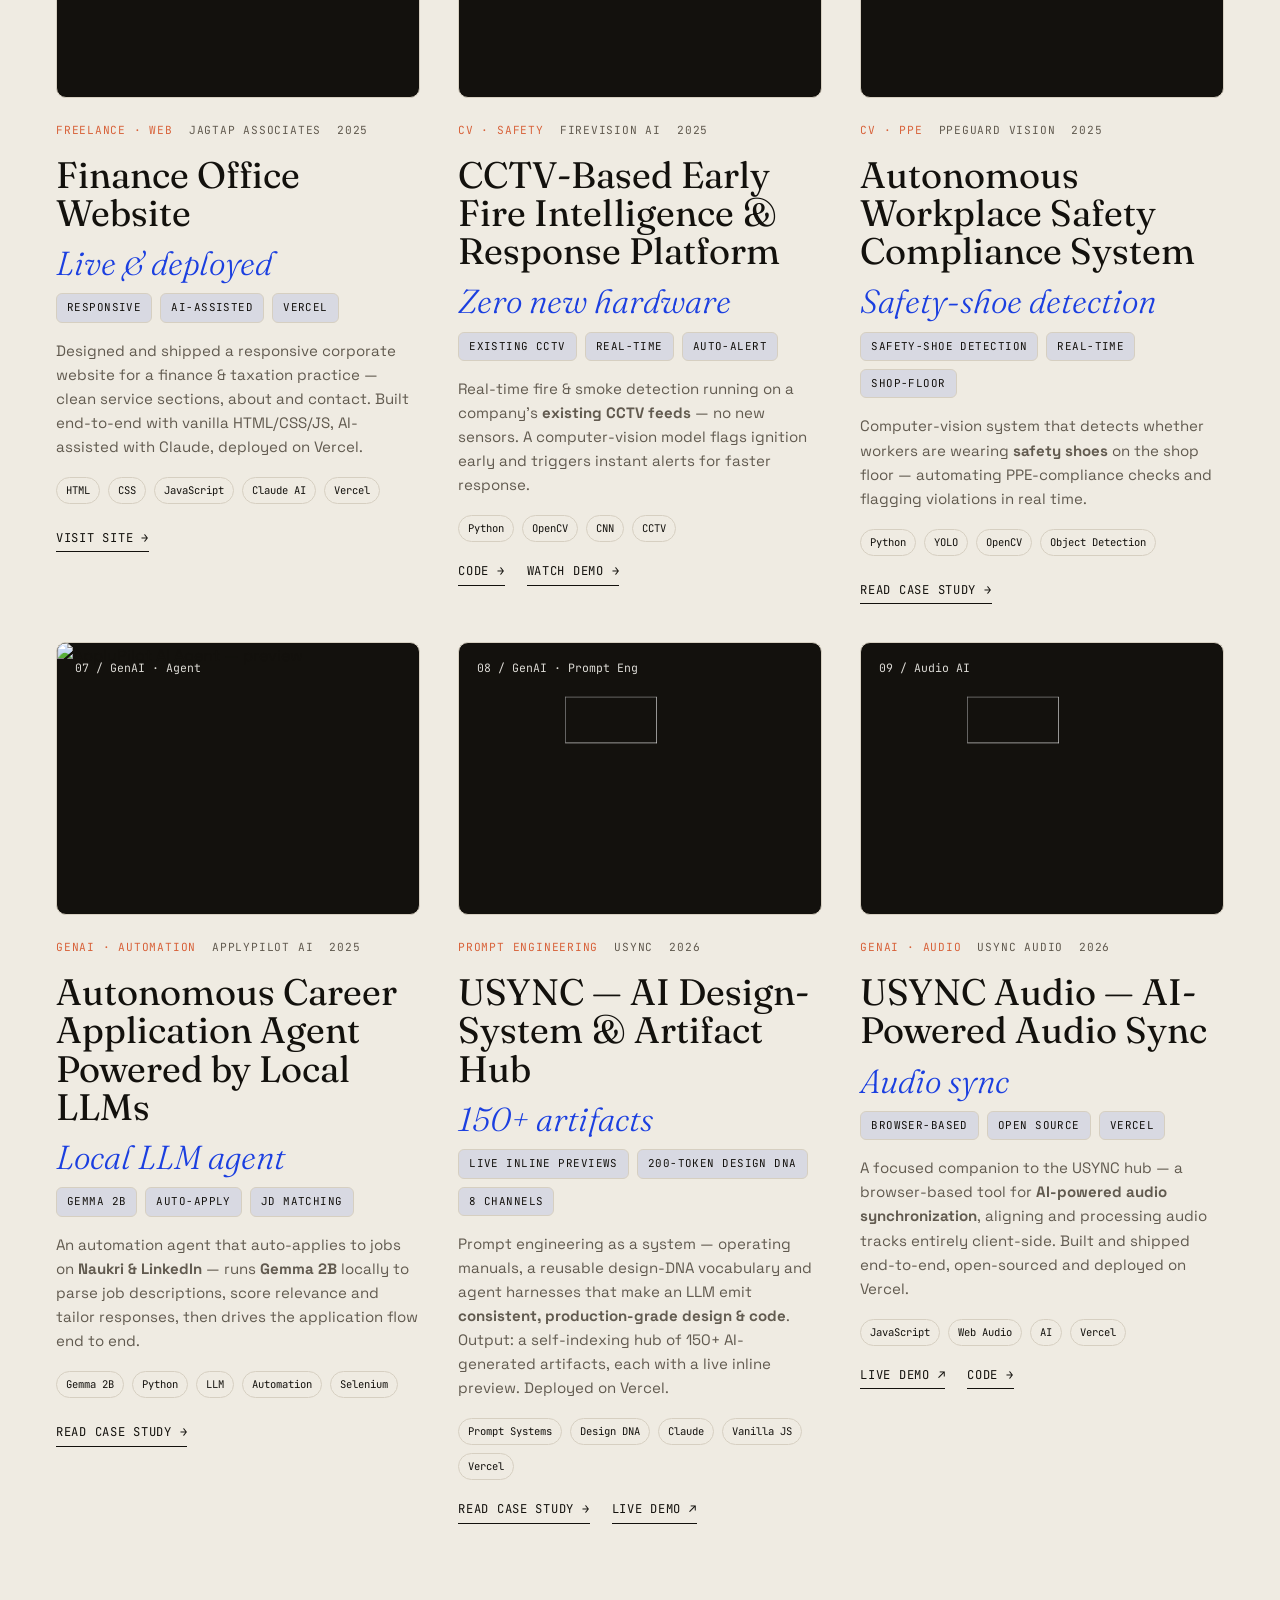
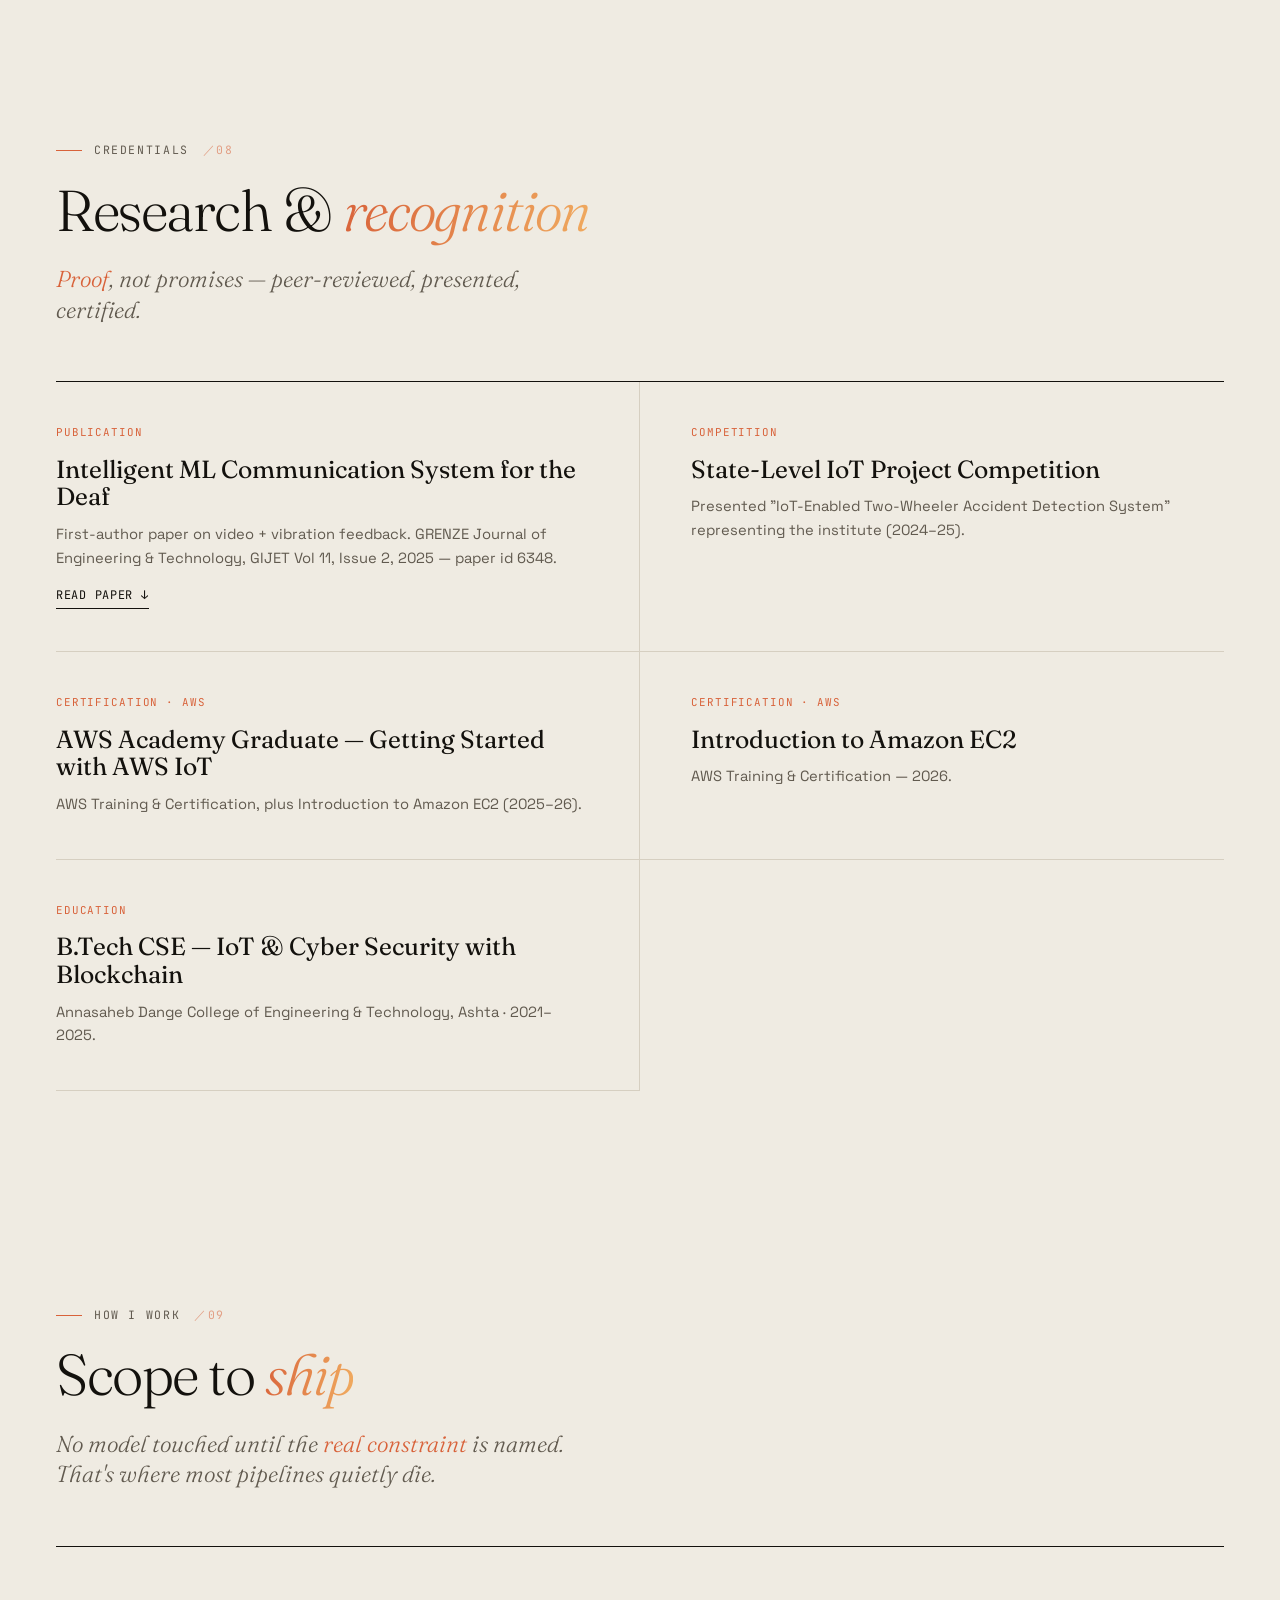
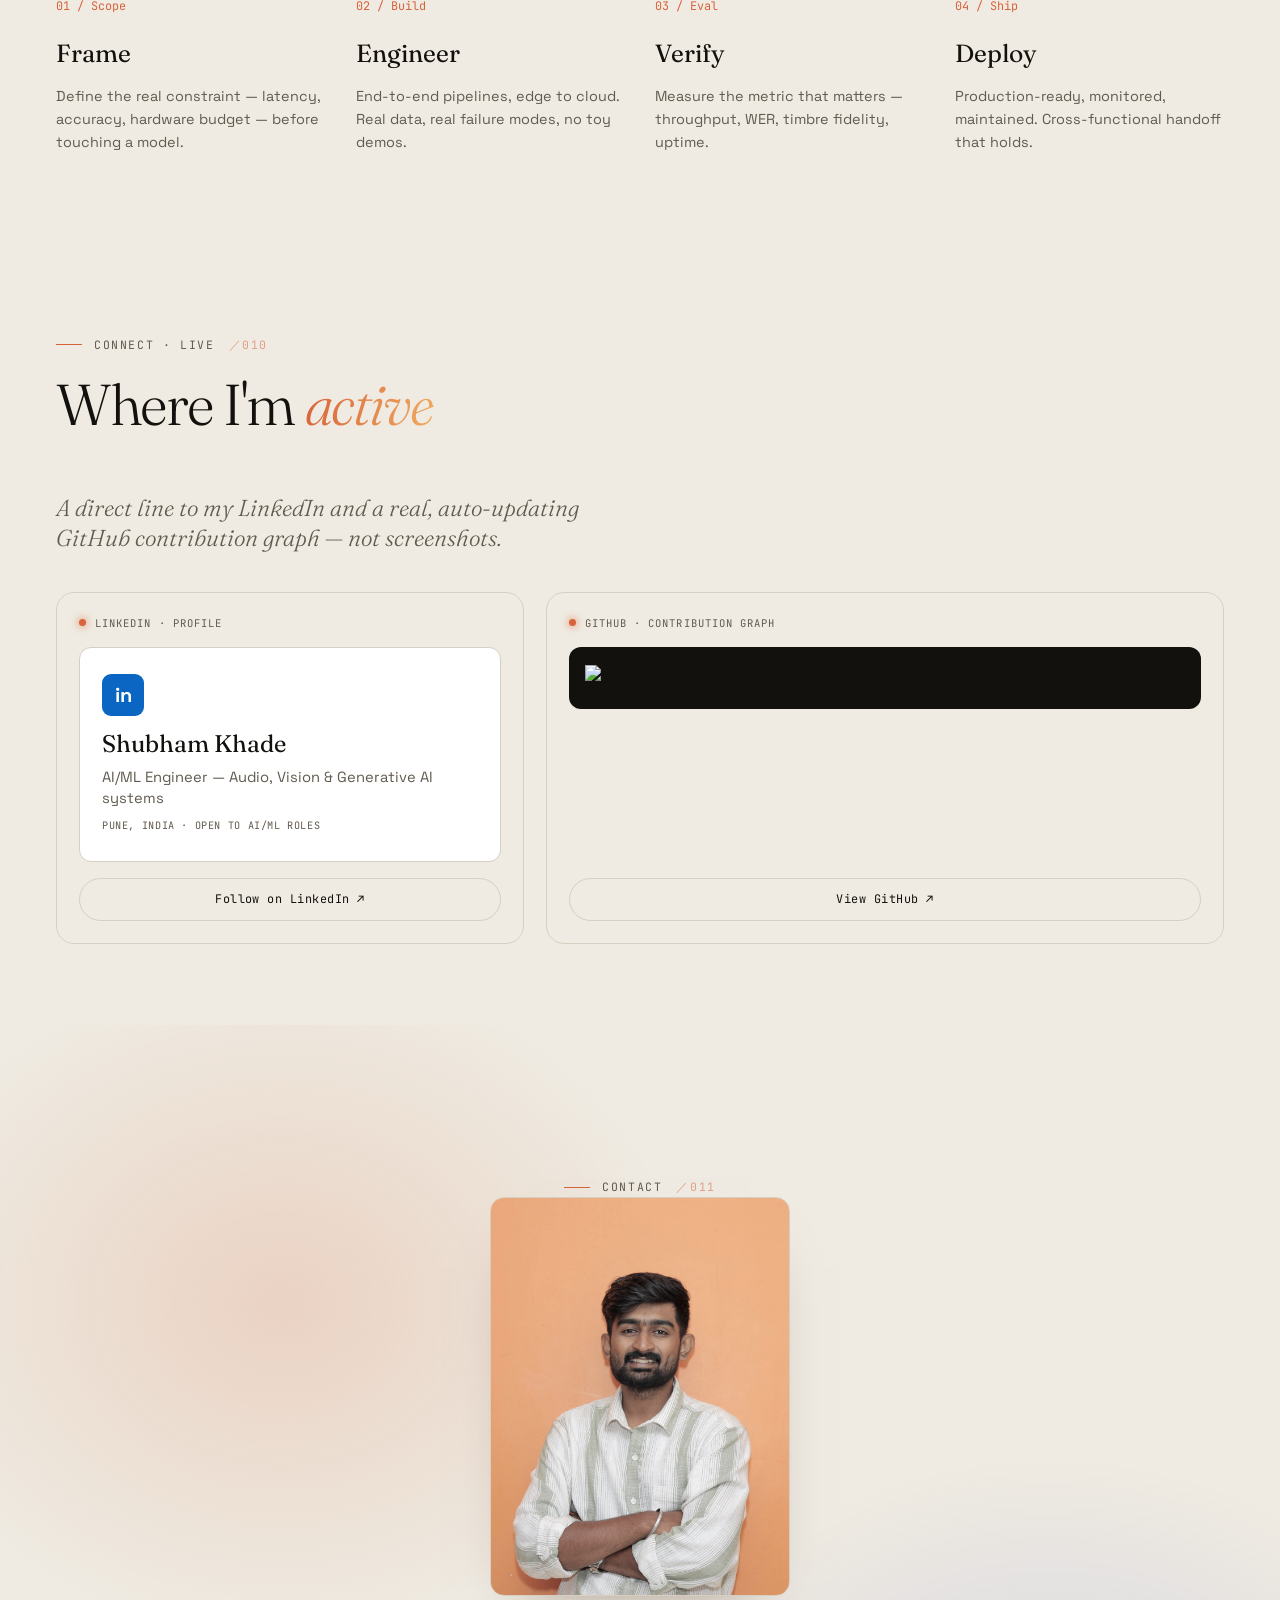
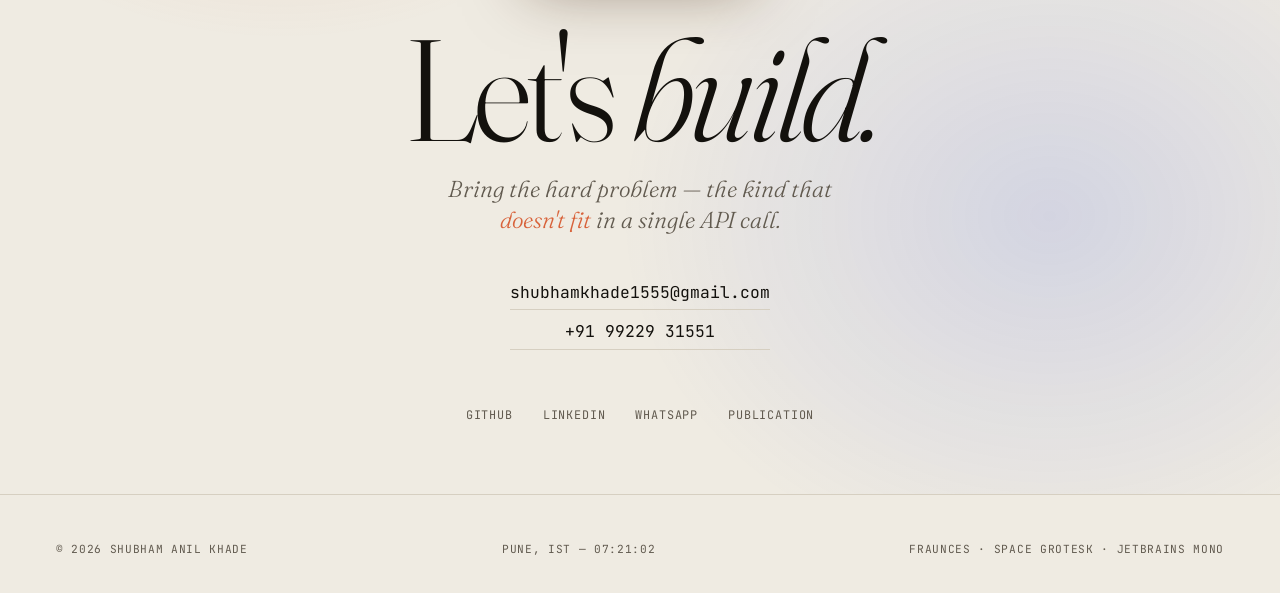
==== commit 8e09d2bb: "Theme: default to system preference + persist choice across reloads - Pre-paint head script applies " ====
--- a/index.html
+++ b/index.html
@@ -4,6 +4,7 @@
 <meta charset="UTF-8" />
 <meta name="viewport" content="width=device-width, initial-scale=1.0" />
 <script>document.documentElement.classList.add('js')</script>
+<script>/* theme: saved choice else system preference — set before paint to avoid flash */(function(){try{var s=localStorage.getItem('theme');var d=s?s==='dark':(window.matchMedia&&window.matchMedia('(prefers-color-scheme:dark)').matches);if(d)document.documentElement.setAttribute('data-theme','dark');}catch(e){}})();</script>
 <title>Shubham Khade — AI/ML Engineer · Audio, Vision &amp; GenAI Systems</title>
 <meta name="description" content="AI/ML Engineer building production-scale Audio, Vision and Generative AI systems — ASR, diarization, voice cloning, real-time CV and firmware-to-cloud telemetry." />
 <meta name="author" content="Shubham Anil Khade" />
@@ -262,7 +263,7 @@
   </div>
   <div class="hscroll">
     <div class="wcard reveal">
-      <div class="wvis"><span class="wnum">01 / Audio &amp; Video AI</span><canvas data-vis="wave"></canvas></div>
+      <div class="wvis wvis-shot" data-ph="assets/proj-dubbing.jpg"><span class="wnum">01 / Audio &amp; Video AI</span><img class="wshot" src="assets/proj-dubbing.jpg" alt="Movie Dubbing Pipeline — preview" loading="lazy" decoding="async" onerror="this.closest('.wvis').classList.add('wvis-ph')"></div>
       <div class="wmeta">
         <div class="wtop"><span class="role">Audio &amp; Video AI Engineer</span><span>Framex Studio</span><span>2025—</span></div>
         <h3>Movie Dubbing Pipeline</h3>
@@ -274,7 +275,7 @@
       </div>
     </div>
     <div class="wcard reveal">
-      <div class="wvis"><span class="wnum">02 / Data Science</span><canvas data-vis="grid"></canvas></div>
+      <div class="wvis wvis-live"><span class="wnum">02 / Data Science</span><iframe class="wframe" data-w="1200" src="https://temperature-demo.vercel.app/" title="Live preview — EV Digital Twin" loading="lazy" scrolling="no" sandbox="allow-scripts allow-same-origin"></iframe></div>
       <div class="wmeta">
         <div class="wtop"><span class="role">Capstone · Data Analytics</span><span>EVTWIN</span><span>2024—25</span></div>
         <h3>Real-Time EV Digital Twin &amp; BMS</h3>
@@ -289,7 +290,7 @@
       </div>
     </div>
     <div class="wcard reveal">
-      <div class="wvis"><span class="wnum">03 / Research</span><canvas data-vis="dots"></canvas></div>
+      <div class="wvis wvis-shot" data-ph="assets/proj-signlang.jpg"><span class="wnum">03 / Research</span><img class="wshot" src="assets/proj-signlang.jpg" alt="ML Sign-Language System — preview" loading="lazy" decoding="async" onerror="this.closest('.wvis').classList.add('wvis-ph')"></div>
       <div class="wmeta">
         <div class="wtop"><span class="role">First Author</span><span>Published</span><span>2025</span></div>
         <h3>ML Sign-Language System for the Deaf</h3>
@@ -305,7 +306,7 @@
       </div>
     </div>
     <div class="wcard reveal">
-      <div class="wvis"><span class="wnum">04 / Web</span><canvas data-vis="wave"></canvas></div>
+      <div class="wvis wvis-live"><span class="wnum">04 / Web</span><iframe class="wframe" data-w="1200" src="https://associatejagtap7.vercel.app/" title="Live preview — Finance Office Website" loading="lazy" scrolling="no" sandbox="allow-scripts allow-same-origin"></iframe></div>
       <div class="wmeta">
         <div class="wtop"><span class="role">Freelance · Web</span><span>Jagtap Associates</span><span>2025</span></div>
         <h3>Finance Office Website</h3>
@@ -318,7 +319,7 @@
     </div>
 
     <div class="wcard reveal">
-      <div class="wvis"><span class="wnum">05 / Computer Vision</span><canvas data-vis="dots"></canvas></div>
+      <div class="wvis wvis-shot" data-ph="assets/proj-fire.jpg"><span class="wnum">05 / Computer Vision</span><img class="wshot" src="assets/proj-fire.jpg" alt="CCTV Fire Detection — preview" loading="lazy" decoding="async" onerror="this.closest('.wvis').classList.add('wvis-ph')"></div>
       <div class="wmeta">
         <div class="wtop"><span class="role">CV · Safety</span><span>FireVision AI</span><span>2025</span></div>
         <h3>CCTV-Based Early Fire Intelligence &amp; Response Platform</h3>
@@ -334,7 +335,7 @@
     </div>
 
     <div class="wcard reveal">
-      <div class="wvis"><span class="wnum">06 / Computer Vision</span><canvas data-vis="grid"></canvas></div>
+      <div class="wvis wvis-shot" data-ph="assets/proj-ppe.jpg"><span class="wnum">06 / Computer Vision</span><img class="wshot" src="assets/proj-ppe.jpg" alt="PPE Safety Compliance — preview" loading="lazy" decoding="async" onerror="this.closest('.wvis').classList.add('wvis-ph')"></div>
       <div class="wmeta">
         <div class="wtop"><span class="role">CV · PPE</span><span>PPEGuard Vision</span><span>2025</span></div>
         <h3>Autonomous Workplace Safety Compliance System</h3>
@@ -347,7 +348,7 @@
     </div>
 
     <div class="wcard reveal">
-      <div class="wvis"><span class="wnum">07 / GenAI · Agent</span><canvas data-vis="dots"></canvas></div>
+      <div class="wvis wvis-shot" data-ph="assets/proj-applypilot.jpg"><span class="wnum">07 / GenAI · Agent</span><img class="wshot" src="assets/proj-applypilot.jpg" alt="ApplyPilot AI Agent — preview" loading="lazy" decoding="async" onerror="this.closest('.wvis').classList.add('wvis-ph')"></div>
       <div class="wmeta">
         <div class="wtop"><span class="role">GenAI · Automation</span><span>ApplyPilot AI</span><span>2025</span></div>
         <h3>Autonomous Career Application Agent Powered by Local LLMs</h3>
@@ -360,7 +361,7 @@
     </div>
 
     <div class="wcard reveal">
-      <div class="wvis"><span class="wnum">08 / GenAI · Prompt Eng</span><canvas data-vis="grid"></canvas></div>
+      <div class="wvis wvis-live"><span class="wnum">08 / GenAI · Prompt Eng</span><iframe class="wframe" data-w="1200" src="https://shubhamkhade1555-creator-usync.vercel.app/" title="Live preview — USYNC Hub" loading="lazy" scrolling="no" sandbox="allow-scripts allow-same-origin"></iframe></div>
       <div class="wmeta">
         <div class="wtop"><span class="role">Prompt Engineering</span><span>USYNC</span><span>2026</span></div>
         <h3>USYNC — AI Design-System &amp; Artifact Hub</h3>
@@ -376,7 +377,7 @@
     </div>
 
     <div class="wcard reveal">
-      <div class="wvis"><span class="wnum">09 / Audio AI</span><canvas data-vis="wave"></canvas></div>
+      <div class="wvis wvis-live"><span class="wnum">09 / Audio AI</span><iframe class="wframe" data-w="1200" src="https://usync-audio-nu5r.vercel.app/" title="Live preview — USYNC Audio" loading="lazy" scrolling="no" sandbox="allow-scripts allow-same-origin"></iframe></div>
       <div class="wmeta">
         <div class="wtop"><span class="role">GenAI · Audio</span><span>USYNC Audio</span><span>2026</span></div>
         <h3>USYNC Audio — AI-Powered Audio Sync</h3>
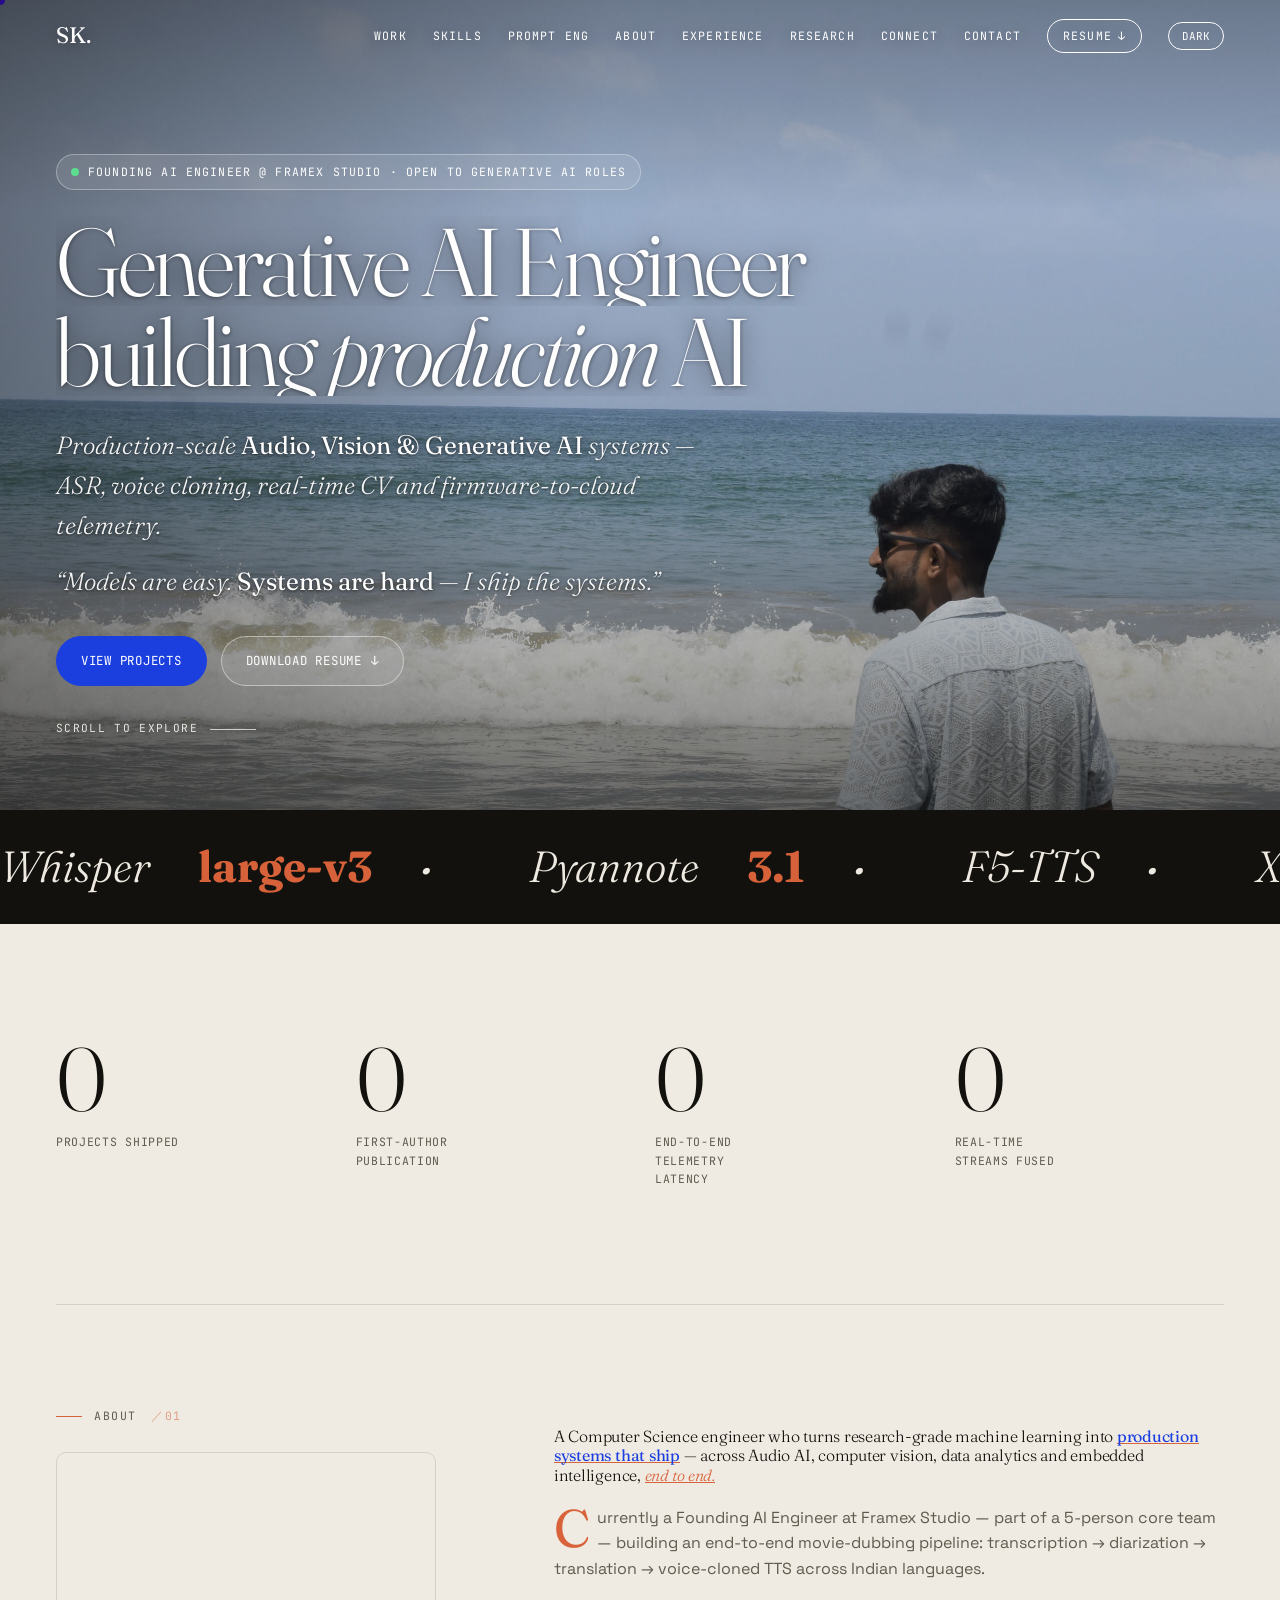
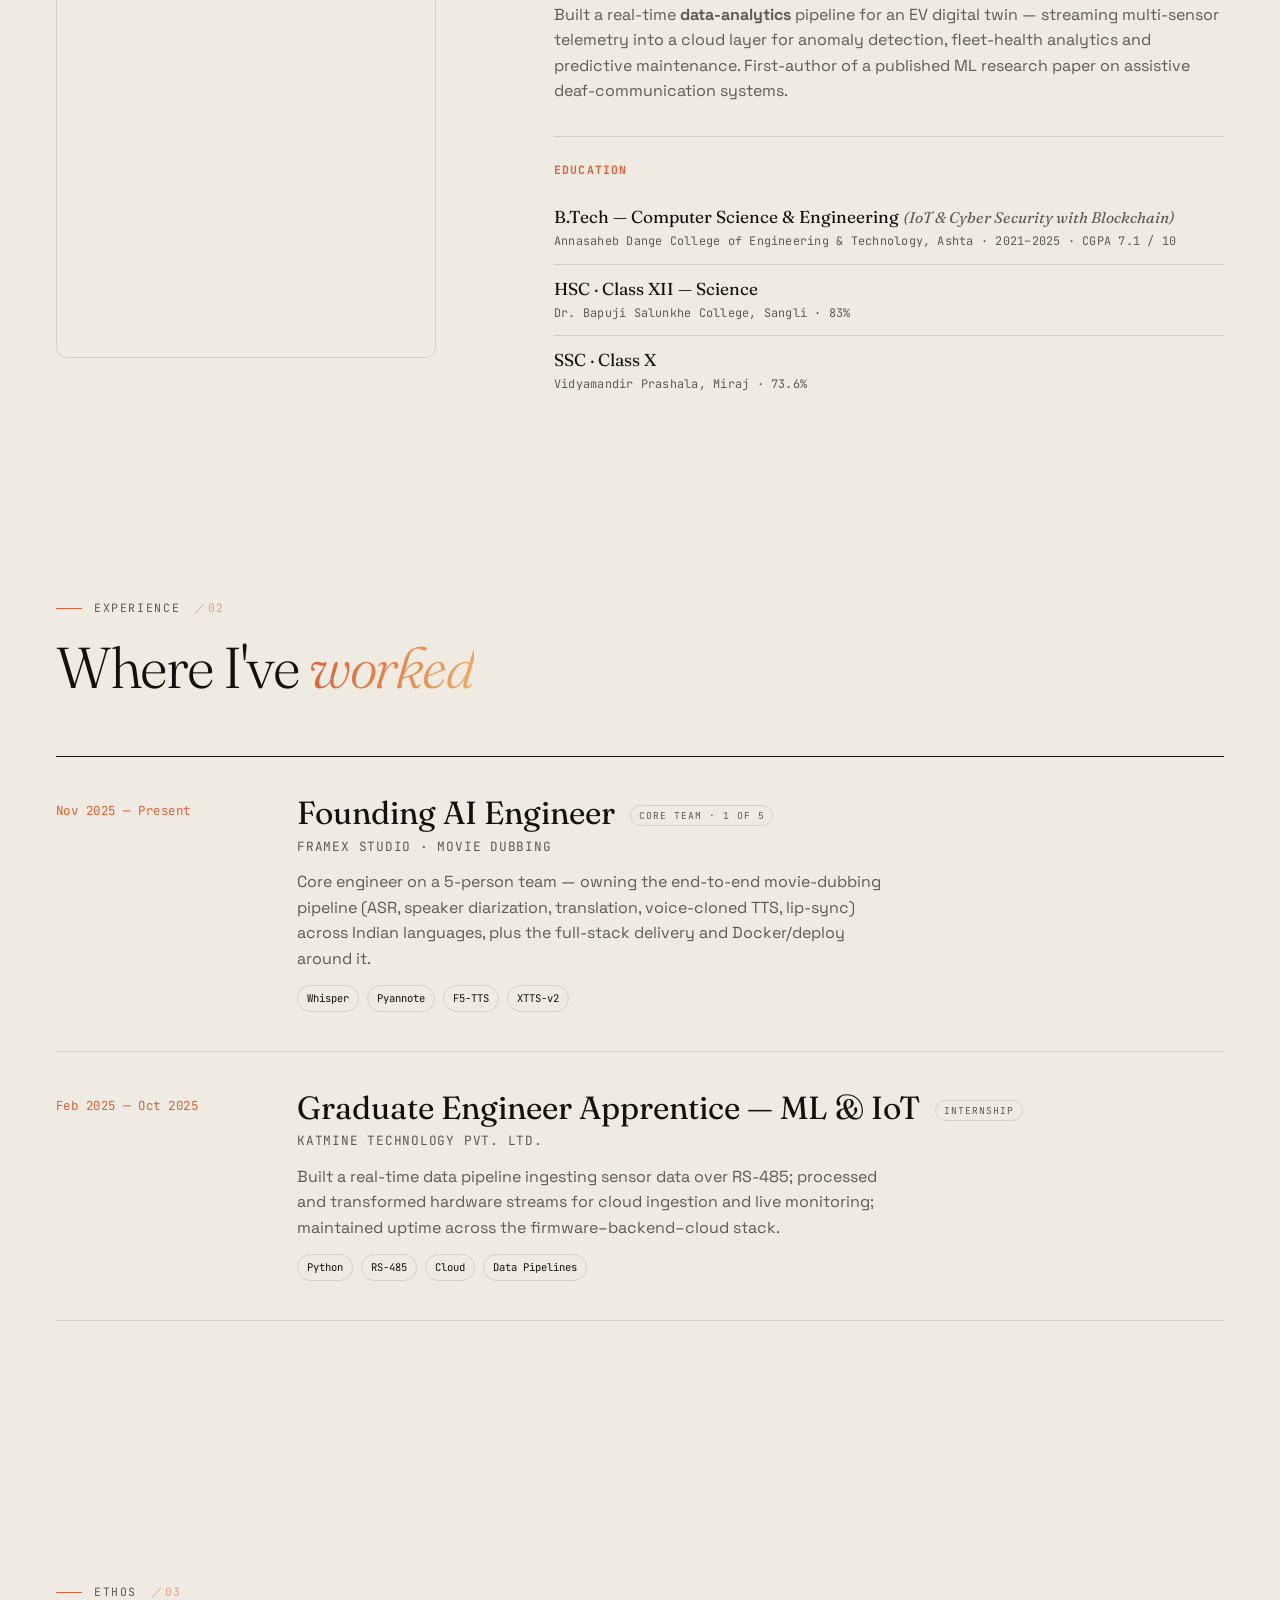
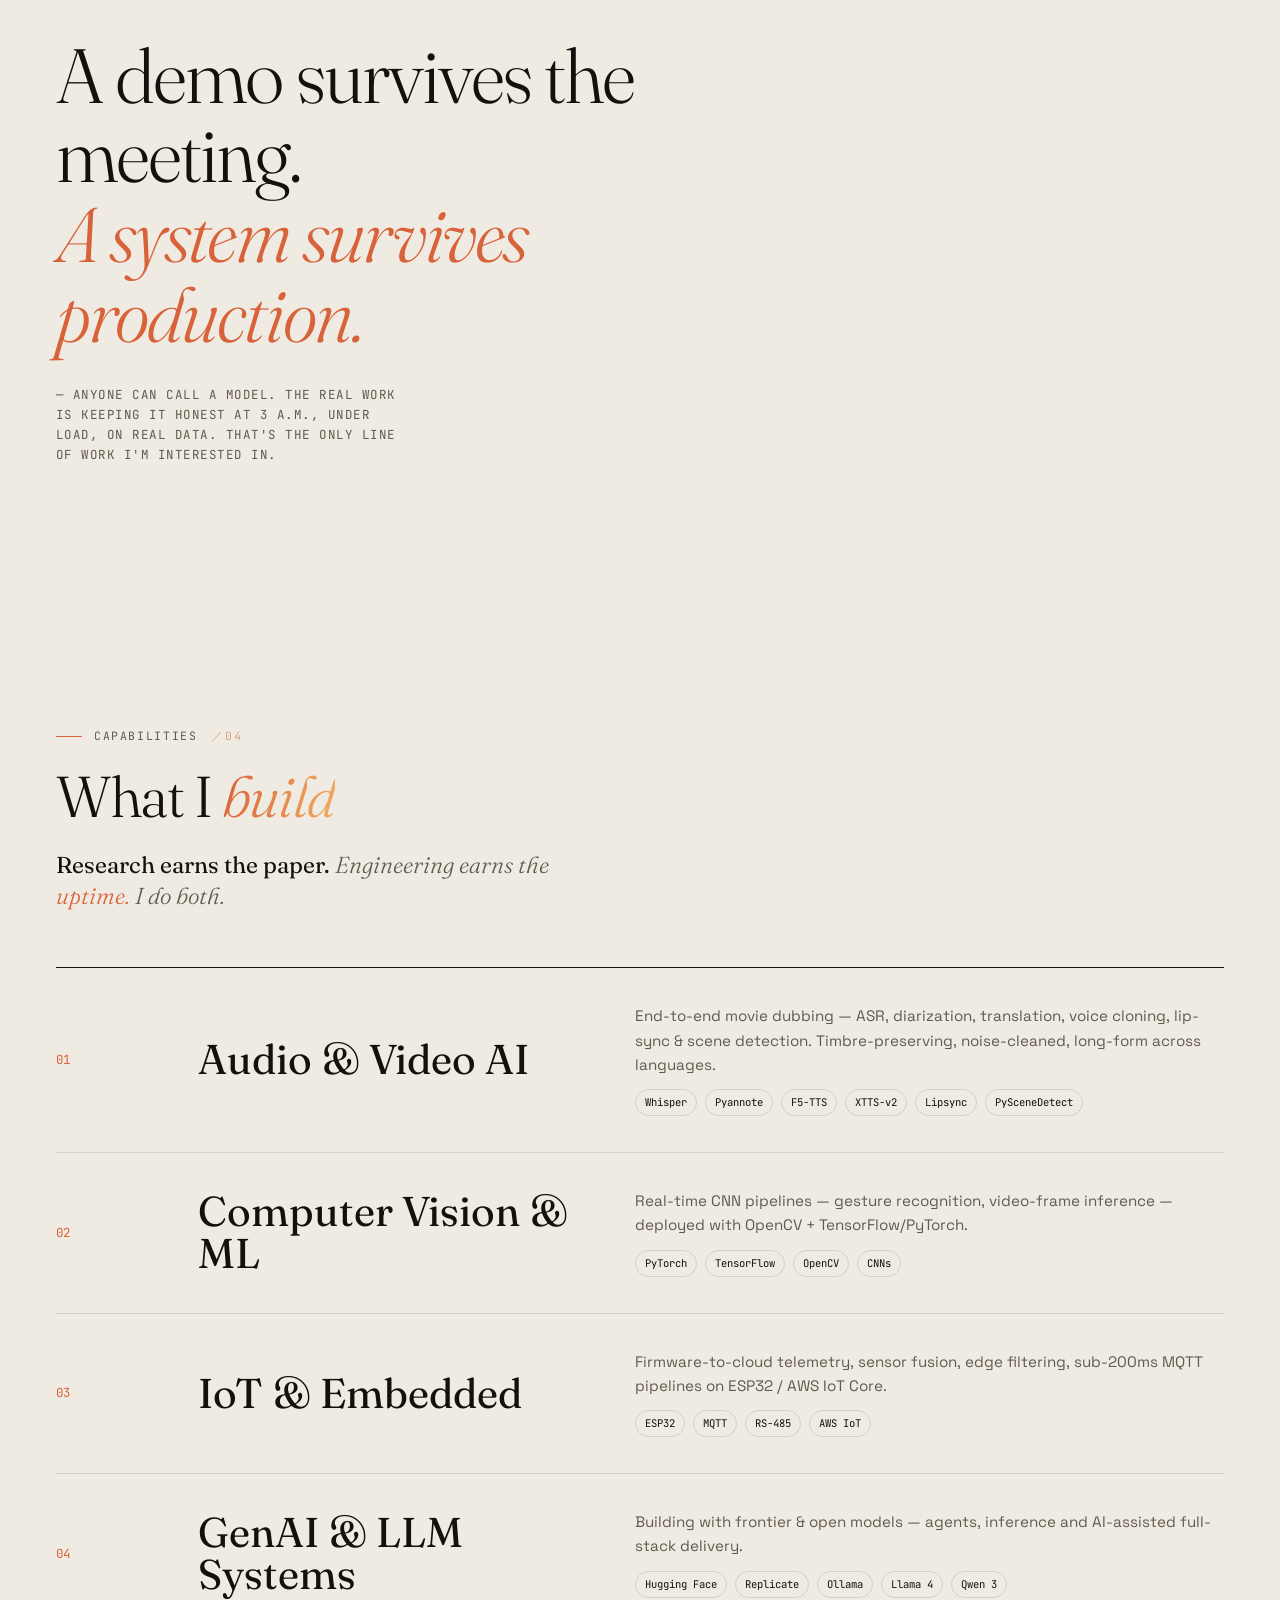
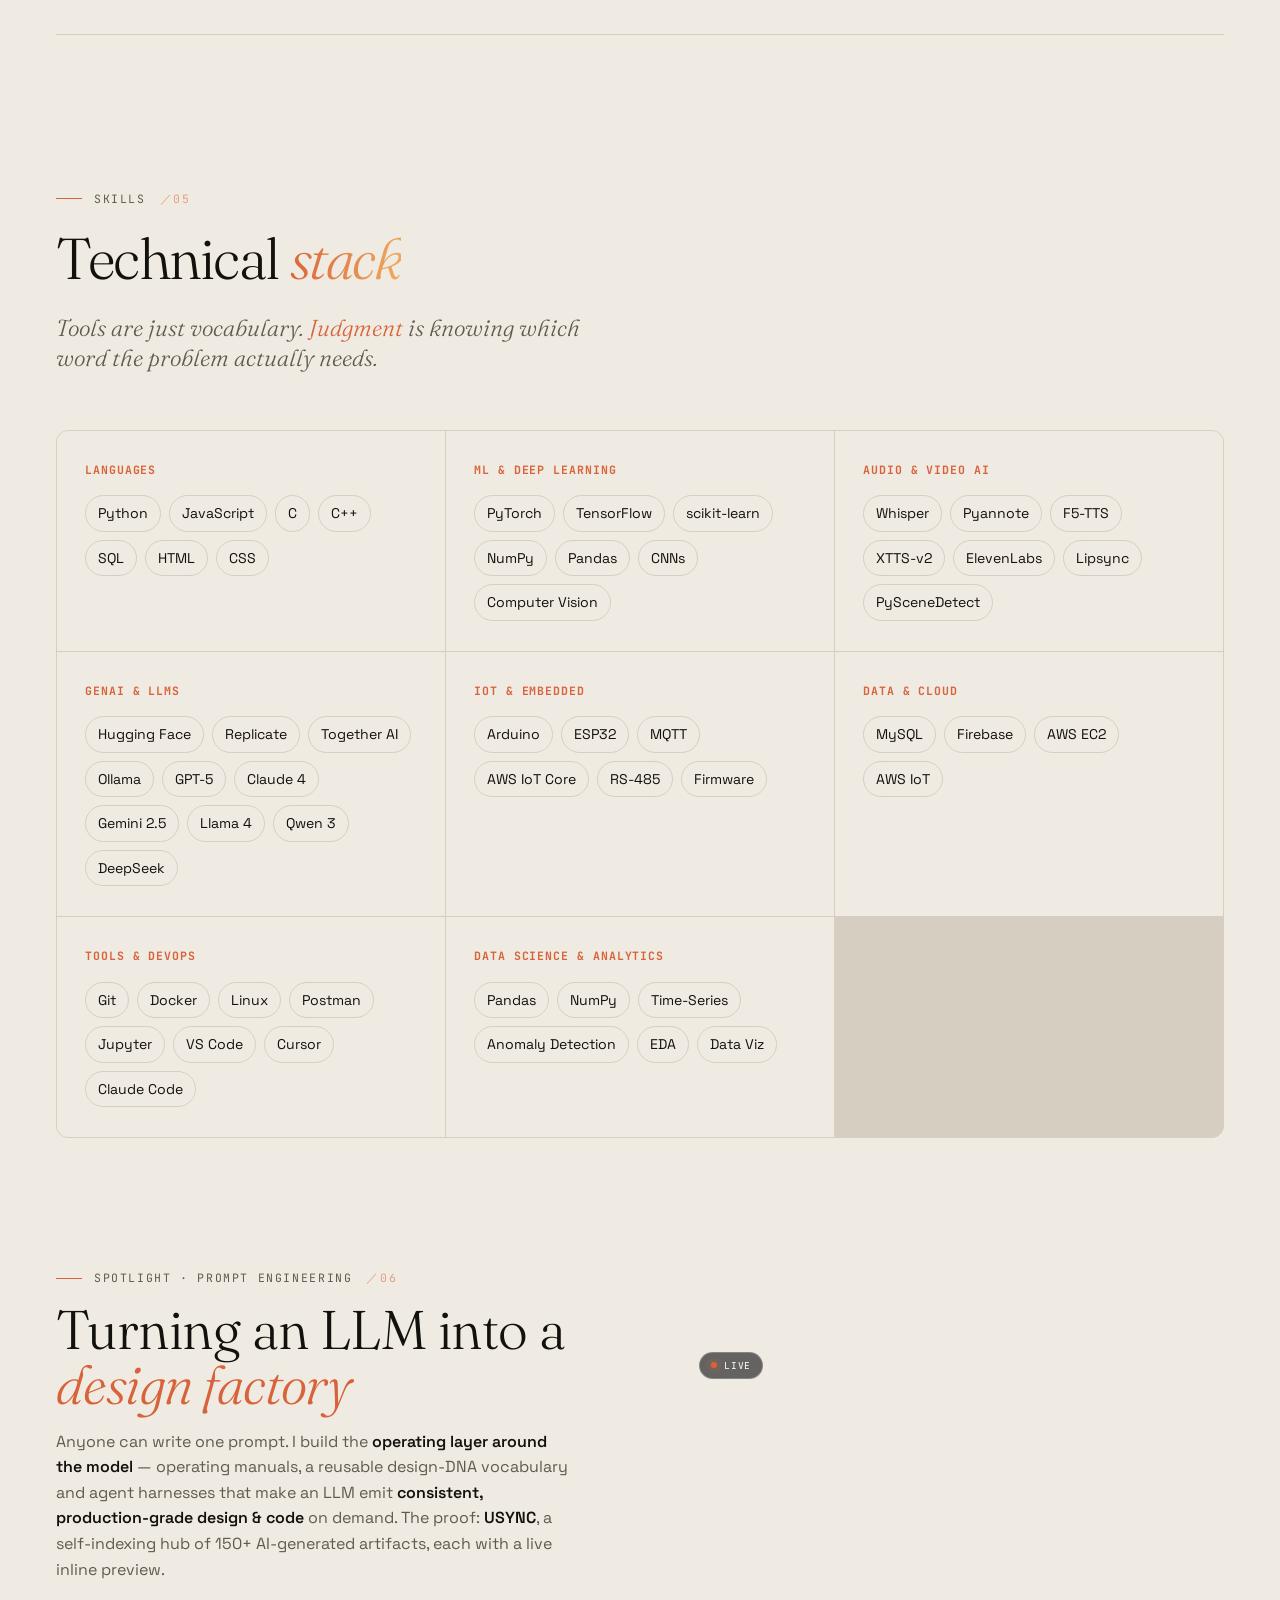
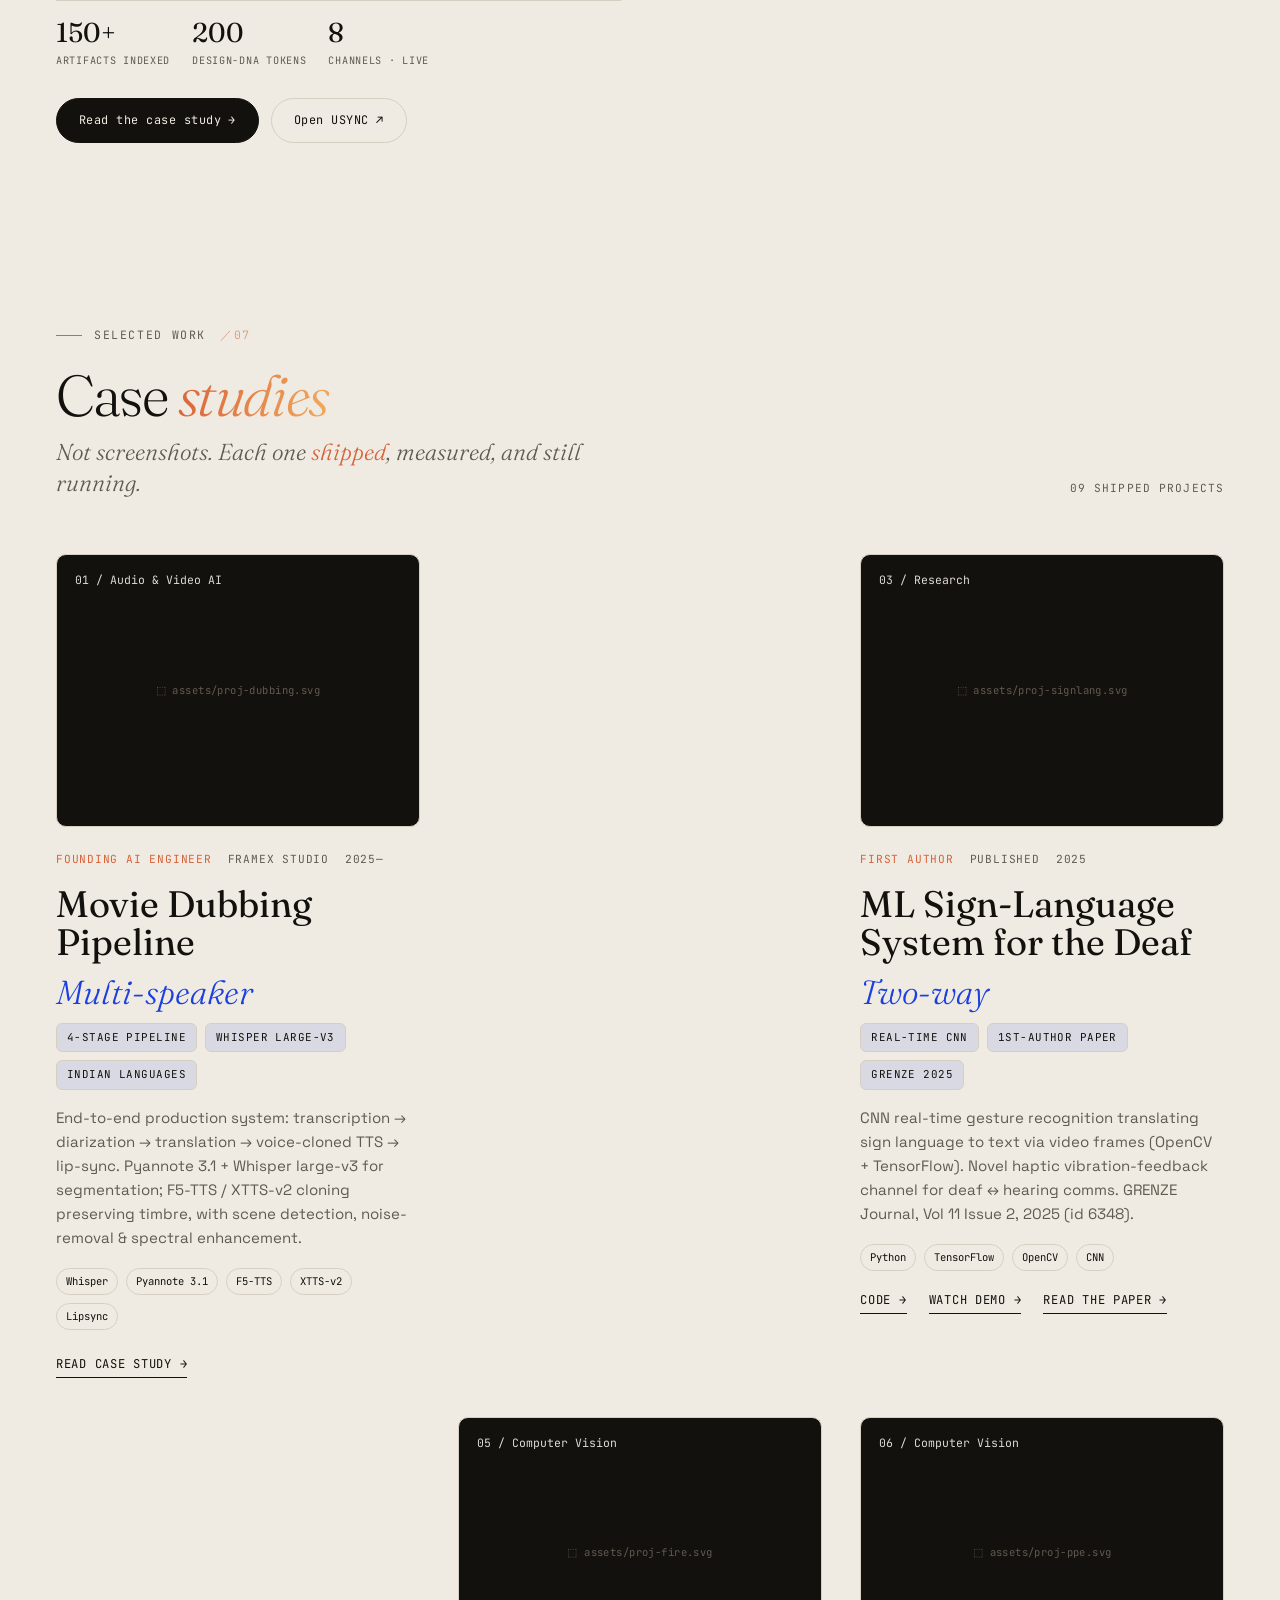
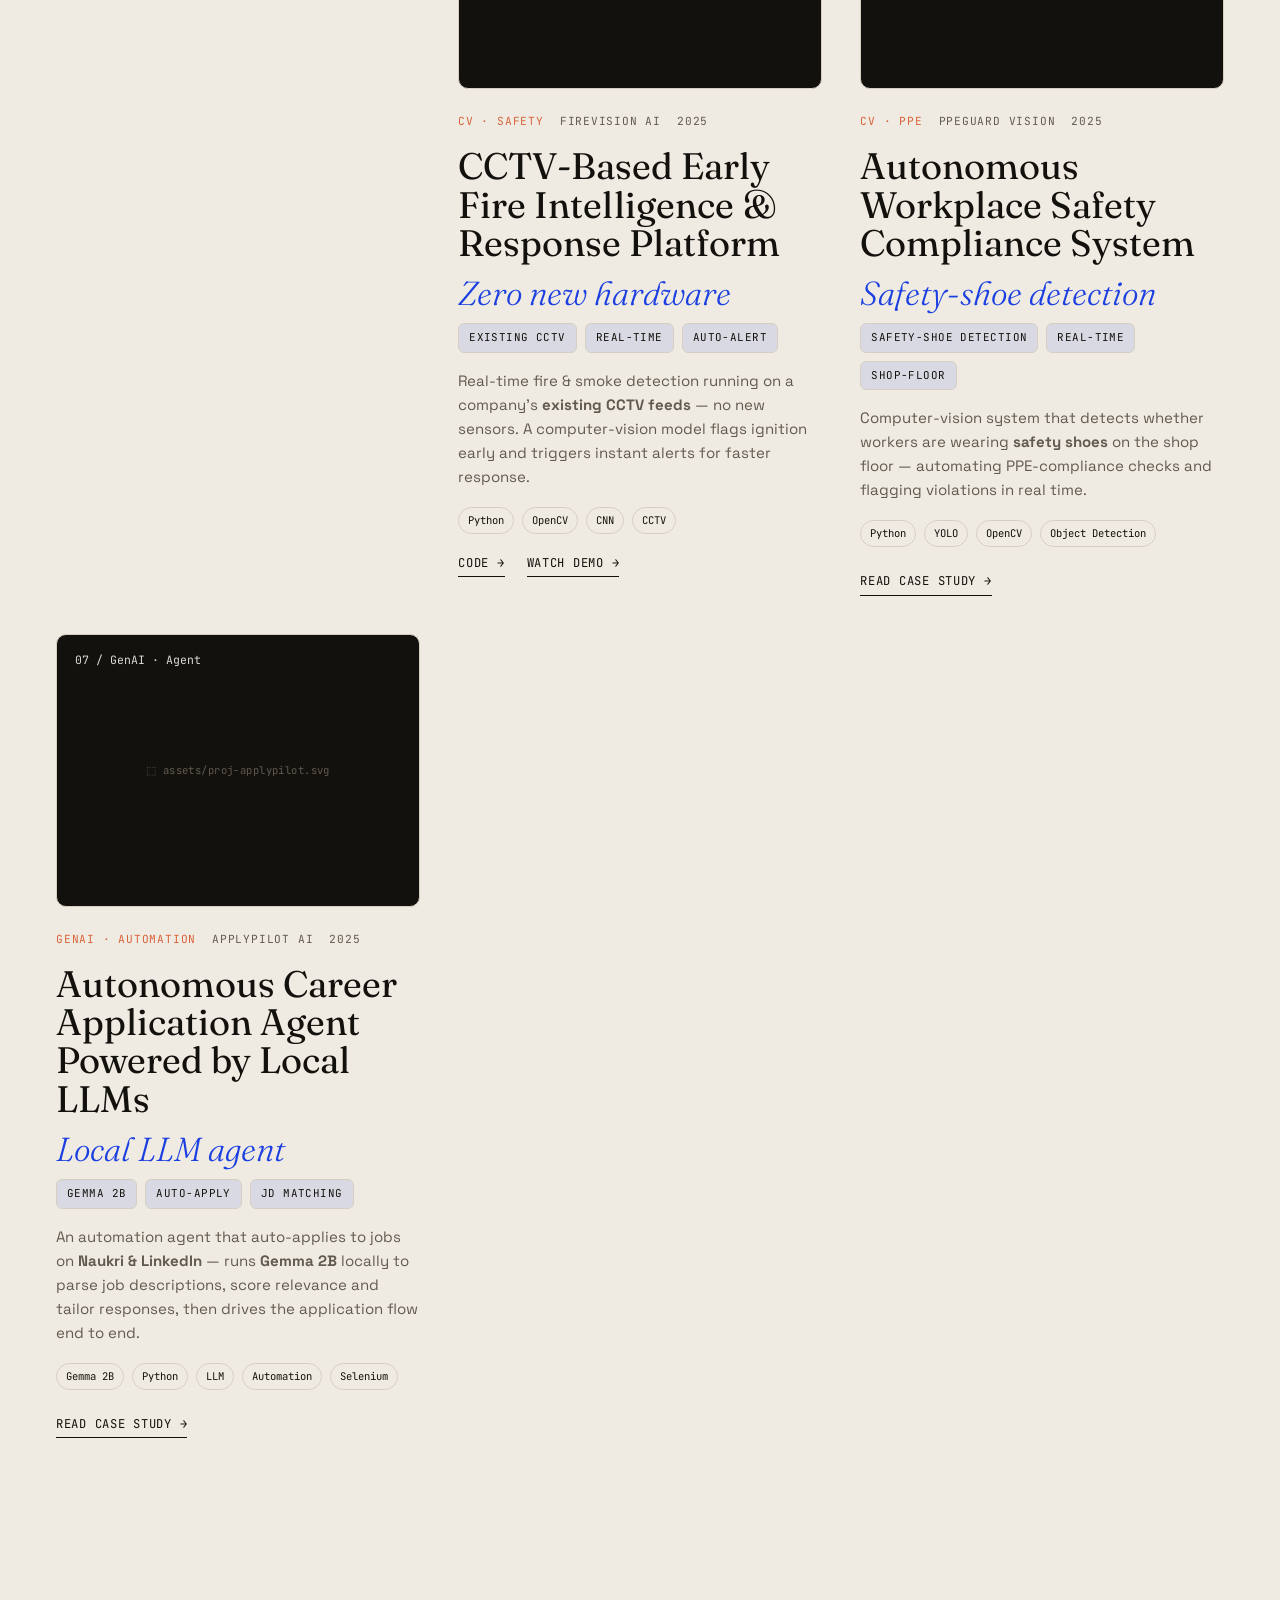
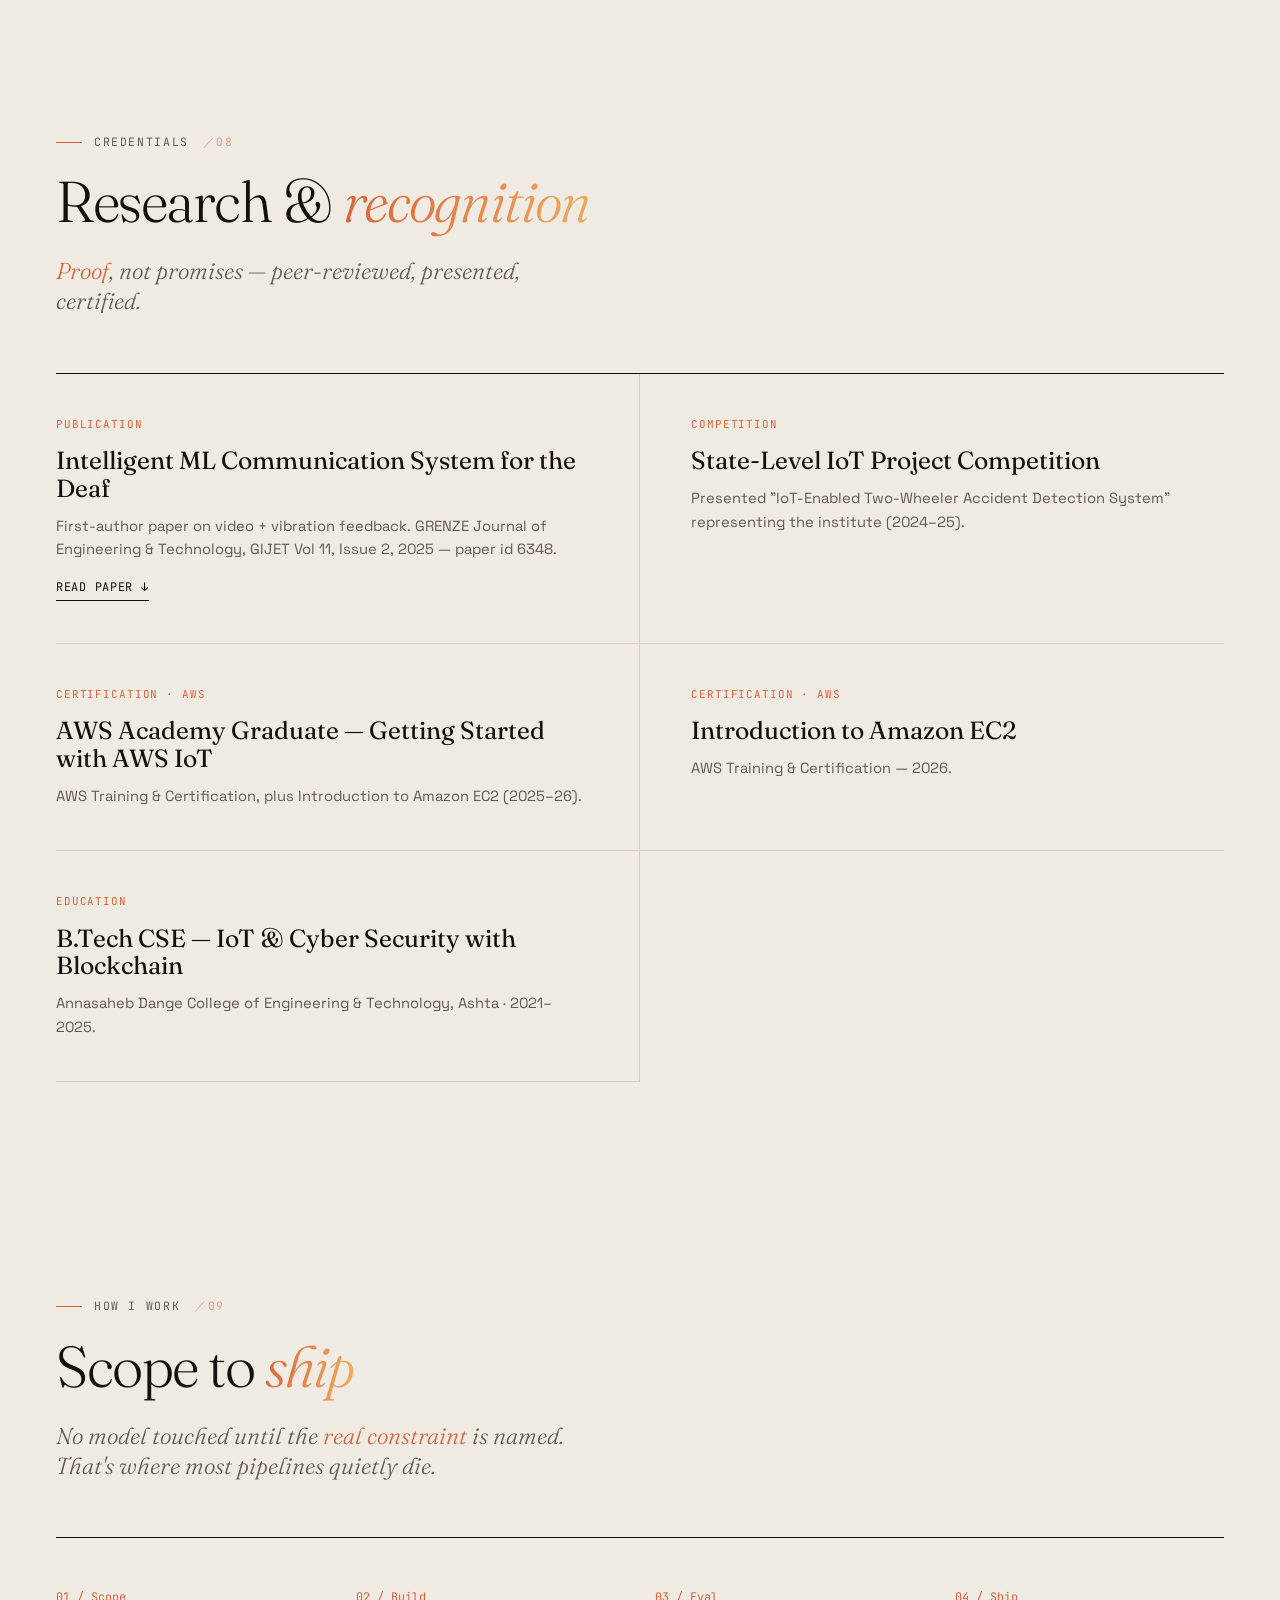
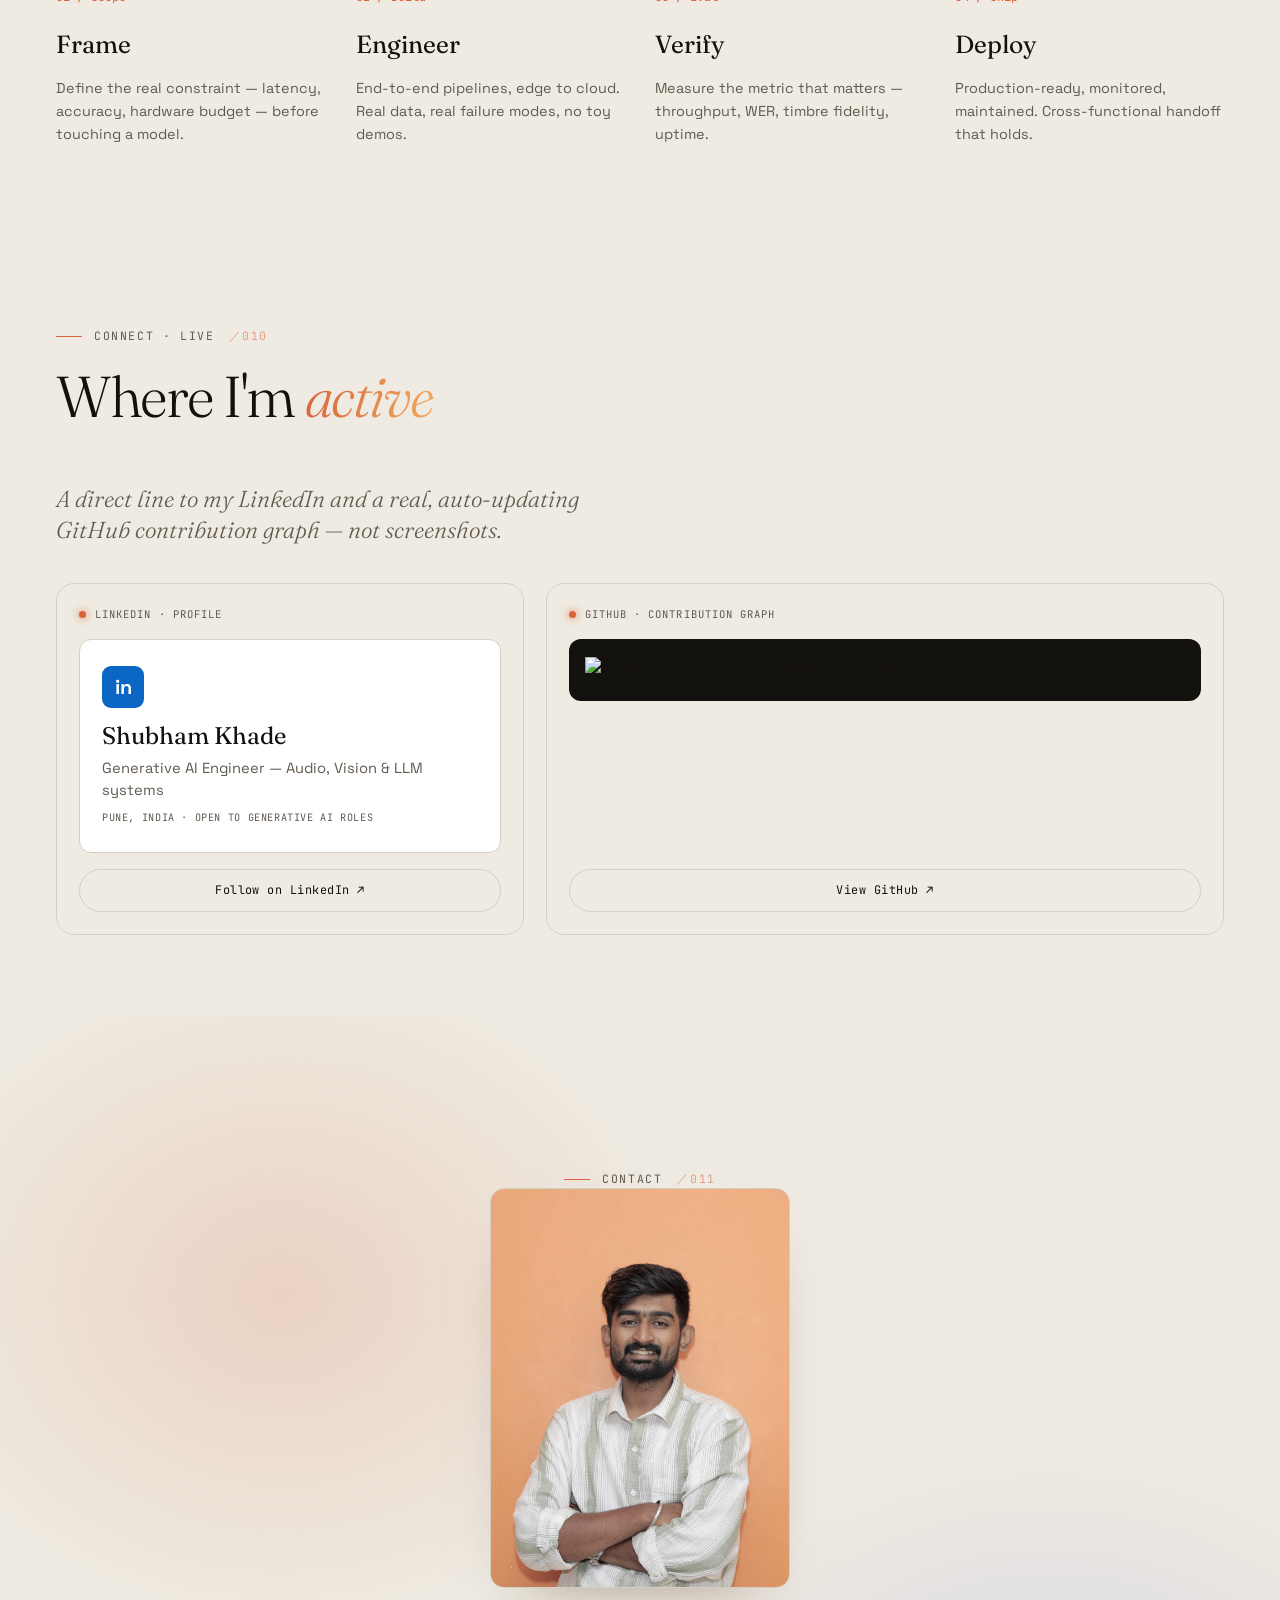
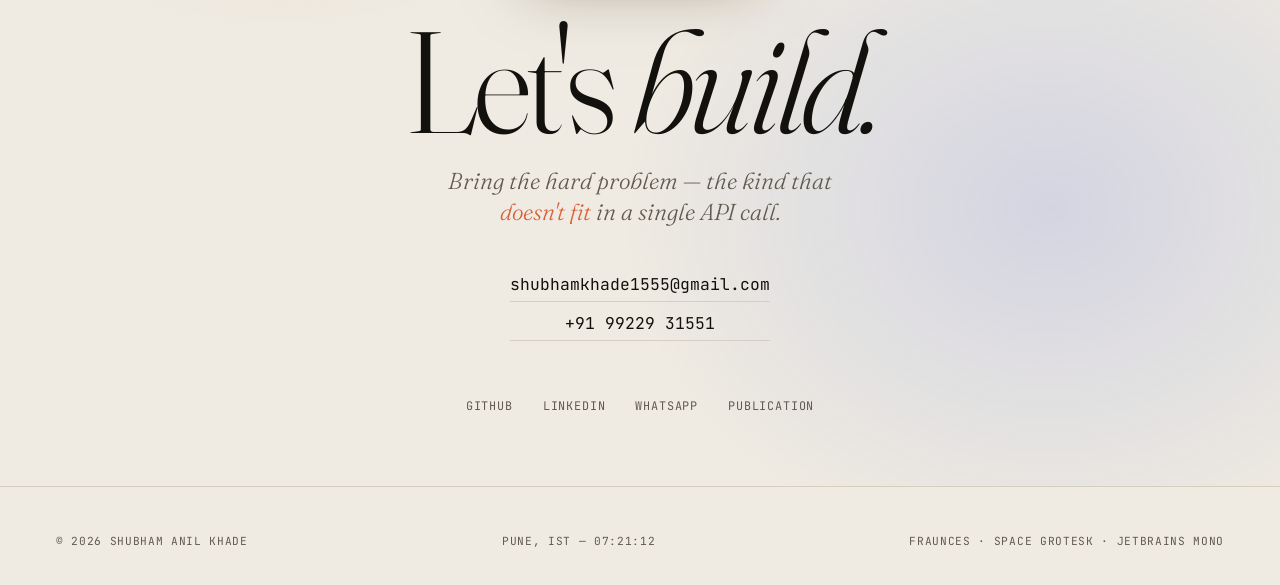
==== commit 3a5fdc9c: "Reposition title: Generative AI Engineer (identity) + Founding AI Engineer (Framex role) - Hero/SEO/" ====
--- a/index.html
+++ b/index.html
@@ -5,8 +5,8 @@
 <meta name="viewport" content="width=device-width, initial-scale=1.0" />
 <script>document.documentElement.classList.add('js')</script>
 <script>/* theme: saved choice else system preference — set before paint to avoid flash */(function(){try{var s=localStorage.getItem('theme');var d=s?s==='dark':(window.matchMedia&&window.matchMedia('(prefers-color-scheme:dark)').matches);if(d)document.documentElement.setAttribute('data-theme','dark');}catch(e){}})();</script>
-<title>Shubham Khade — AI/ML Engineer · Audio, Vision &amp; GenAI Systems</title>
-<meta name="description" content="AI/ML Engineer building production-scale Audio, Vision and Generative AI systems — ASR, diarization, voice cloning, real-time CV and firmware-to-cloud telemetry." />
+<title>Shubham Khade — Generative AI Engineer · Audio, Vision &amp; LLM Systems</title>
+<meta name="description" content="Generative AI Engineer building production-scale Audio, Vision and LLM systems — ASR, diarization, voice cloning, real-time CV and firmware-to-cloud telemetry." />
 <meta name="author" content="Shubham Anil Khade" />
 <meta name="keywords" content="AI Engineer, Machine Learning Engineer, Audio AI, Computer Vision, GenAI, LLM, Whisper, Pyannote, IoT, Pune" />
 <meta name="robots" content="index, follow" />
@@ -14,18 +14,18 @@
 <link rel="canonical" href="https://shubhamkhade.dev/" />
 <!-- Open Graph -->
 <meta property="og:type" content="website" />
-<meta property="og:title" content="Shubham Khade — AI/ML Engineer" />
+<meta property="og:title" content="Shubham Khade — Generative AI Engineer" />
 <meta property="og:description" content="Building production-scale Audio, Vision and Generative AI systems." />
 <meta property="og:image" content="https://shubhamkhade.dev/assets/hero-bg.jpg" />
 <meta property="og:url" content="https://shubhamkhade.dev/" />
 <!-- Twitter -->
 <meta name="twitter:card" content="summary_large_image" />
-<meta name="twitter:title" content="Shubham Khade — AI/ML Engineer" />
+<meta name="twitter:title" content="Shubham Khade — Generative AI Engineer" />
 <meta name="twitter:description" content="Building production-scale Audio, Vision and Generative AI systems." />
 <meta name="twitter:image" content="https://shubhamkhade.dev/assets/hero-bg.jpg" />
 <!-- Schema.org Person -->
 <script type="application/ld+json">
-{"@context":"https://schema.org","@type":"Person","name":"Shubham Anil Khade","jobTitle":"AI/ML Engineer","email":"mailto:shubhamkhade1555@gmail.com","telephone":"+91-99229-31551","address":{"@type":"PostalAddress","addressLocality":"Pune","addressCountry":"India"},"url":"https://shubhamkhade.dev/","sameAs":["https://github.com/shubhamkhade1555-creator","https://linkedin.com/in/shubham-khade-ml"],"worksFor":{"@type":"Organization","name":"Framex Studio"},"knowsAbout":["Audio AI","Computer Vision","Generative AI","LLMs","IoT","Machine Learning"]}
+{"@context":"https://schema.org","@type":"Person","name":"Shubham Anil Khade","jobTitle":"Generative AI Engineer","email":"mailto:shubhamkhade1555@gmail.com","telephone":"+91-99229-31551","address":{"@type":"PostalAddress","addressLocality":"Pune","addressCountry":"India"},"url":"https://shubhamkhade.dev/","sameAs":["https://github.com/shubhamkhade1555-creator","https://linkedin.com/in/shubham-khade-ml"],"worksFor":{"@type":"Organization","name":"Framex Studio"},"knowsAbout":["Audio AI","Computer Vision","Generative AI","LLMs","IoT","Machine Learning"]}
 </script>
 <link rel="preconnect" href="https://fonts.googleapis.com" />
 <link rel="preconnect" href="https://fonts.gstatic.com" crossorigin />
@@ -67,9 +67,9 @@
     </picture>
   </div>
   <div class="hero-inner">
-    <span class="status reveal"><span class="dot"></span>Open to AI/ML roles · Audio &amp; Video AI Engineer @ Framex Studio</span>
+    <span class="status reveal"><span class="dot"></span>Founding AI Engineer @ Framex Studio · Open to Generative AI roles</span>
     <h1>
-      <span class="lineMask"><span>AI/ML Engineer</span></span>
+      <span class="lineMask"><span>Generative AI Engineer</span></span>
       <span class="lineMask"><span>building <em>production</em> AI</span></span>
     </h1>
     <div class="htags">
@@ -105,7 +105,7 @@
   </div>
   <div class="col">
     <p class="big reveal">A Computer Science engineer who turns research-grade machine learning into <b>production systems that ship</b> — across Audio AI, computer vision, data analytics and embedded intelligence, <em>end to end.</em></p>
-    <p class="reveal">Currently an Audio &amp; Video AI Engineer at Framex Studio, building an end-to-end movie-dubbing pipeline — transcription → diarization → translation → voice-cloned TTS across Indian languages.</p>
+    <p class="reveal">Currently a Founding AI Engineer at Framex Studio — part of a 5-person core team — building an end-to-end movie-dubbing pipeline: transcription → diarization → translation → voice-cloned TTS across Indian languages.</p>
     <p class="reveal">Built a real-time <b>data-analytics</b> pipeline for an EV digital twin — streaming multi-sensor telemetry into a cloud layer for anomaly detection, fleet-health analytics and predictive maintenance. First-author of a published ML research paper on assistive deaf-communication systems.</p>
     <div class="edu reveal">
       <h4>Education</h4>
@@ -127,9 +127,9 @@
     <div class="exp-item reveal">
       <div class="exp-when">Nov 2025 — Present</div>
       <div class="exp-body">
-        <h3>Audio &amp; Video AI Engineer</h3>
+        <h3>Founding AI Engineer <span class="exp-badge">Core team · 1 of 5</span></h3>
         <div class="exp-co">Framex Studio · Movie Dubbing</div>
-        <p>Building an end-to-end movie-dubbing pipeline — ASR, speaker diarization, translation, voice-cloned TTS and lip-sync across Indian languages, for production-ready workflows.</p>
+        <p>Core engineer on a 5-person team — owning the end-to-end movie-dubbing pipeline (ASR, speaker diarization, translation, voice-cloned TTS, lip-sync) across Indian languages, plus the full-stack delivery and Docker/deploy around it.</p>
         <div class="exp-tags"><i>Whisper</i><i>Pyannote</i><i>F5-TTS</i><i>XTTS-v2</i></div>
       </div>
     </div>
@@ -263,9 +263,9 @@
   </div>
   <div class="hscroll">
     <div class="wcard reveal">
-      <div class="wvis wvis-shot" data-ph="assets/proj-dubbing.jpg"><span class="wnum">01 / Audio &amp; Video AI</span><img class="wshot" src="assets/proj-dubbing.jpg" alt="Movie Dubbing Pipeline — preview" loading="lazy" decoding="async" onerror="this.closest('.wvis').classList.add('wvis-ph')"></div>
-      <div class="wmeta">
-        <div class="wtop"><span class="role">Audio &amp; Video AI Engineer</span><span>Framex Studio</span><span>2025—</span></div>
+      <div class="wvis wvis-shot" data-ph="assets/proj-dubbing.svg"><span class="wnum">01 / Audio &amp; Video AI</span><img class="wshot" src="assets/proj-dubbing.svg" alt="Movie Dubbing Pipeline — preview" loading="lazy" decoding="async" onerror="this.closest('.wvis').classList.add('wvis-ph')"></div>
+      <div class="wmeta">
+        <div class="wtop"><span class="role">Founding AI Engineer</span><span>Framex Studio</span><span>2025—</span></div>
         <h3>Movie Dubbing Pipeline</h3>
         <div class="wbig">Multi-speaker</div>
         <div class="wmetrics"><span>4-stage pipeline</span><span>Whisper large-v3</span><span>Indian languages</span></div>
@@ -290,7 +290,7 @@
       </div>
     </div>
     <div class="wcard reveal">
-      <div class="wvis wvis-shot" data-ph="assets/proj-signlang.jpg"><span class="wnum">03 / Research</span><img class="wshot" src="assets/proj-signlang.jpg" alt="ML Sign-Language System — preview" loading="lazy" decoding="async" onerror="this.closest('.wvis').classList.add('wvis-ph')"></div>
+      <div class="wvis wvis-shot" data-ph="assets/proj-signlang.svg"><span class="wnum">03 / Research</span><img class="wshot" src="assets/proj-signlang.svg" alt="ML Sign-Language System — preview" loading="lazy" decoding="async" onerror="this.closest('.wvis').classList.add('wvis-ph')"></div>
       <div class="wmeta">
         <div class="wtop"><span class="role">First Author</span><span>Published</span><span>2025</span></div>
         <h3>ML Sign-Language System for the Deaf</h3>
@@ -319,7 +319,7 @@
     </div>
 
     <div class="wcard reveal">
-      <div class="wvis wvis-shot" data-ph="assets/proj-fire.jpg"><span class="wnum">05 / Computer Vision</span><img class="wshot" src="assets/proj-fire.jpg" alt="CCTV Fire Detection — preview" loading="lazy" decoding="async" onerror="this.closest('.wvis').classList.add('wvis-ph')"></div>
+      <div class="wvis wvis-shot" data-ph="assets/proj-fire.svg"><span class="wnum">05 / Computer Vision</span><img class="wshot" src="assets/proj-fire.svg" alt="CCTV Fire Detection — preview" loading="lazy" decoding="async" onerror="this.closest('.wvis').classList.add('wvis-ph')"></div>
       <div class="wmeta">
         <div class="wtop"><span class="role">CV · Safety</span><span>FireVision AI</span><span>2025</span></div>
         <h3>CCTV-Based Early Fire Intelligence &amp; Response Platform</h3>
@@ -335,7 +335,7 @@
     </div>
 
     <div class="wcard reveal">
-      <div class="wvis wvis-shot" data-ph="assets/proj-ppe.jpg"><span class="wnum">06 / Computer Vision</span><img class="wshot" src="assets/proj-ppe.jpg" alt="PPE Safety Compliance — preview" loading="lazy" decoding="async" onerror="this.closest('.wvis').classList.add('wvis-ph')"></div>
+      <div class="wvis wvis-shot" data-ph="assets/proj-ppe.svg"><span class="wnum">06 / Computer Vision</span><img class="wshot" src="assets/proj-ppe.svg" alt="PPE Safety Compliance — preview" loading="lazy" decoding="async" onerror="this.closest('.wvis').classList.add('wvis-ph')"></div>
       <div class="wmeta">
         <div class="wtop"><span class="role">CV · PPE</span><span>PPEGuard Vision</span><span>2025</span></div>
         <h3>Autonomous Workplace Safety Compliance System</h3>
@@ -348,7 +348,7 @@
     </div>
 
     <div class="wcard reveal">
-      <div class="wvis wvis-shot" data-ph="assets/proj-applypilot.jpg"><span class="wnum">07 / GenAI · Agent</span><img class="wshot" src="assets/proj-applypilot.jpg" alt="ApplyPilot AI Agent — preview" loading="lazy" decoding="async" onerror="this.closest('.wvis').classList.add('wvis-ph')"></div>
+      <div class="wvis wvis-shot" data-ph="assets/proj-applypilot.svg"><span class="wnum">07 / GenAI · Agent</span><img class="wshot" src="assets/proj-applypilot.svg" alt="ApplyPilot AI Agent — preview" loading="lazy" decoding="async" onerror="this.closest('.wvis').classList.add('wvis-ph')"></div>
       <div class="wmeta">
         <div class="wtop"><span class="role">GenAI · Automation</span><span>ApplyPilot AI</span><span>2025</span></div>
         <h3>Autonomous Career Application Agent Powered by Local LLMs</h3>
@@ -473,8 +473,8 @@
       <a class="li-card" href="https://linkedin.com/in/shubham-khade-ml" target="_blank" rel="noopener">
         <span class="li-logo">in</span>
         <span class="li-name">Shubham Khade</span>
-        <span class="li-role">AI/ML Engineer — Audio, Vision &amp; Generative AI systems</span>
-        <span class="li-loc">Pune, India · Open to AI/ML roles</span>
+        <span class="li-role">Generative AI Engineer — Audio, Vision &amp; LLM systems</span>
+        <span class="li-loc">Pune, India · Open to Generative AI roles</span>
       </a>
       <a class="cn-cta" href="https://linkedin.com/in/shubham-khade-ml" target="_blank" rel="noopener">Follow on LinkedIn ↗</a>
     </div>
--- a/css/style.css
+++ b/css/style.css
@@ -14,7 +14,7 @@
   -webkit-font-smoothing:antialiased;transition:background .6s var(--ease),color .6s var(--ease)}
 ::selection{background:var(--accent);color:#fff}
 a{color:inherit;text-decoration:none}
-.grain{position:fixed;inset:0;z-index:9999;pointer-events:none;opacity:.04;mix-blend-mode:multiply}
+.grain{position:fixed;inset:0;width:100%;height:100%;z-index:9999;pointer-events:none;opacity:.04;mix-blend-mode:multiply}
 [data-theme="dark"] .grain{mix-blend-mode:screen;opacity:.06}
 
 /* PRELOADER */
@@ -214,6 +214,15 @@
 .wcard{display:flex;flex-direction:column}
 .wvis{aspect-ratio:4/3;border-radius:10px;overflow:hidden;border:1px solid var(--line);position:relative;background:var(--band)}
 .wvis canvas{width:100%;height:100%;display:block}
+/* live iframe preview — scaled in JS via .wframe transform */
+.wvis-live .wframe{position:absolute;top:0;left:0;width:1200px;height:900px;border:0;transform-origin:0 0;pointer-events:none;background:#fff}
+.wcard:hover .wvis-live .wframe{pointer-events:auto}
+.wvis-live::after{content:"LIVE";position:absolute;top:14px;right:14px;z-index:2;font-family:var(--mono);font-size:.56rem;letter-spacing:.12em;color:#fff;background:var(--clay);padding:3px 7px;border-radius:4px}
+/* image preview + placeholder fallback */
+.wvis .wshot{width:100%;height:100%;object-fit:cover;display:block}
+.wvis-ph .wshot{display:none}
+.wvis-ph::after{content:"⬚  "attr(data-ph);position:absolute;inset:0;display:grid;place-items:center;padding:0 22px;text-align:center;
+  font-family:var(--mono);font-size:.66rem;letter-spacing:.04em;color:var(--ink-soft)}
 .wvis .wnum{position:absolute;top:16px;left:18px;font-family:var(--mono);font-size:.72rem;color:var(--band-fg);z-index:2;mix-blend-mode:difference}
 .wmeta{padding-top:24px}
 .wmeta .wtop{display:flex;gap:16px;font-family:var(--mono);font-size:.7rem;text-transform:uppercase;letter-spacing:.07em;color:var(--ink-soft);margin-bottom:16px;flex-wrap:wrap}
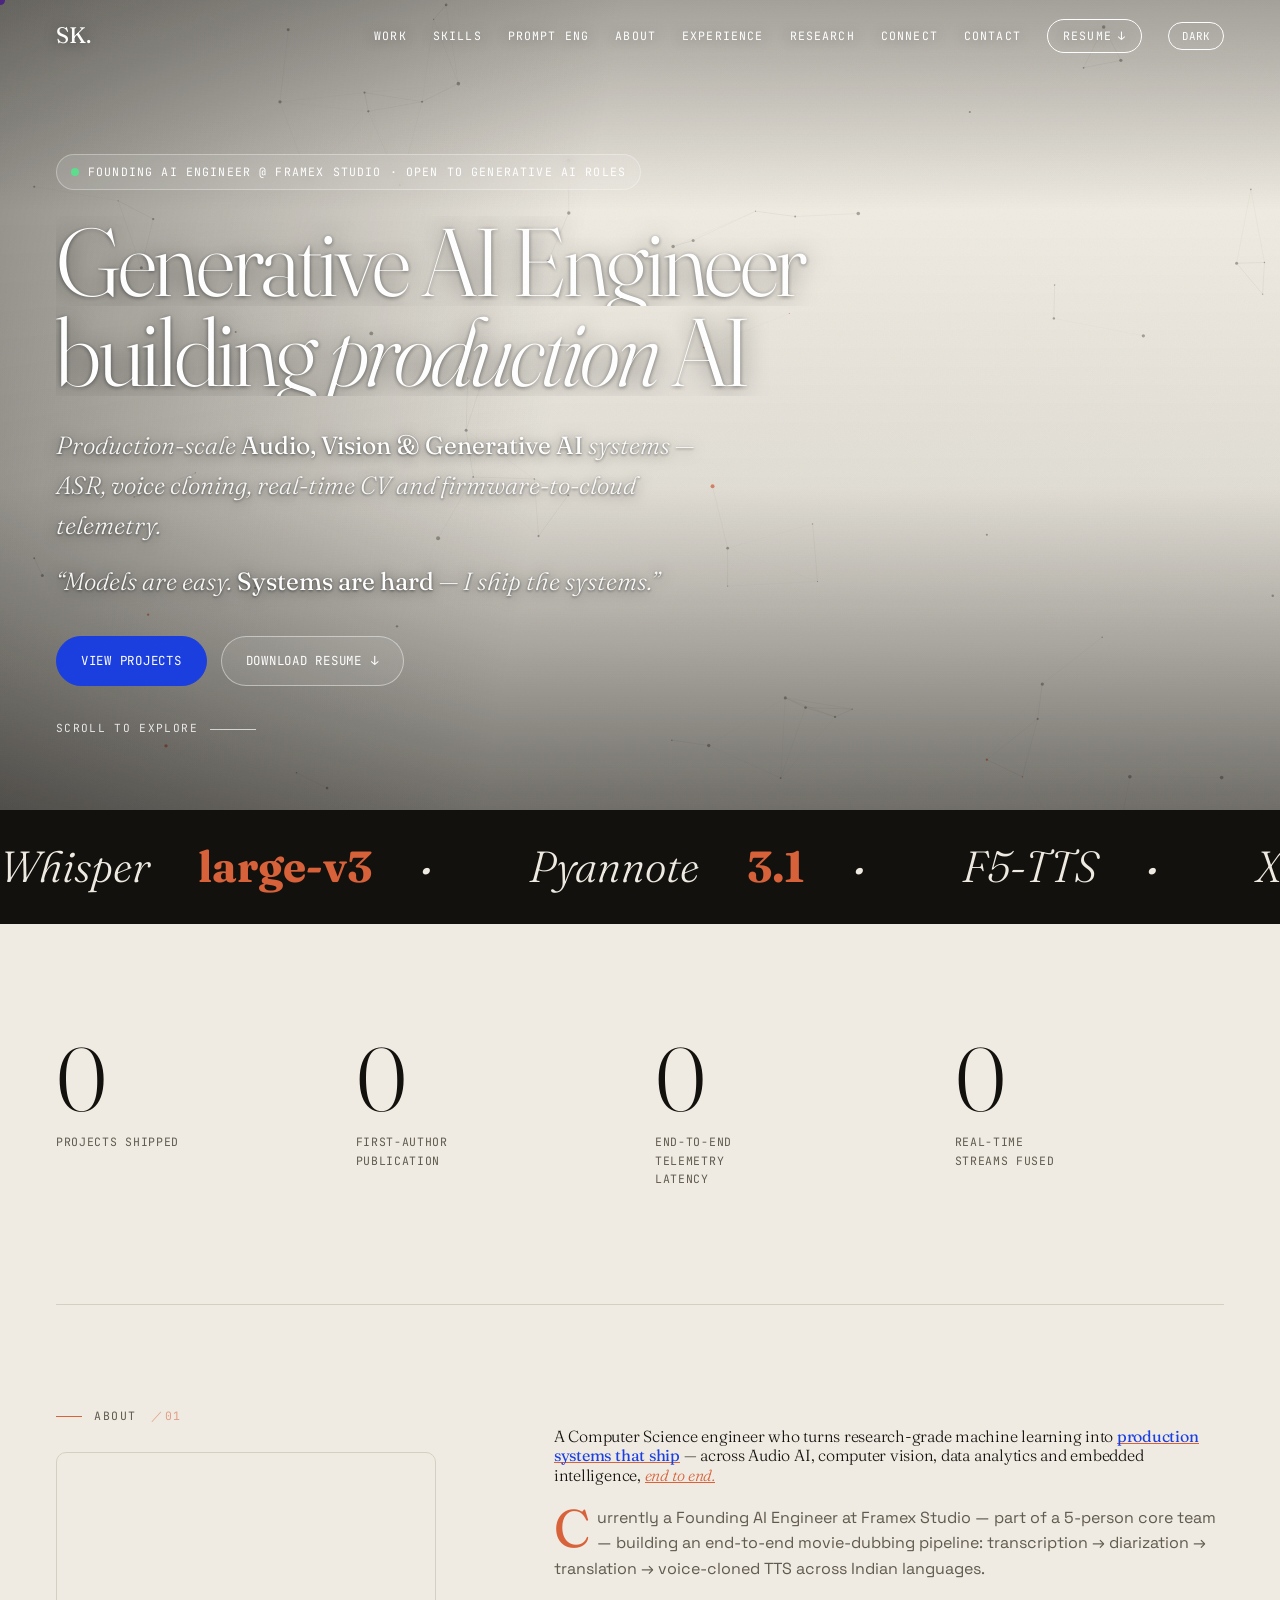
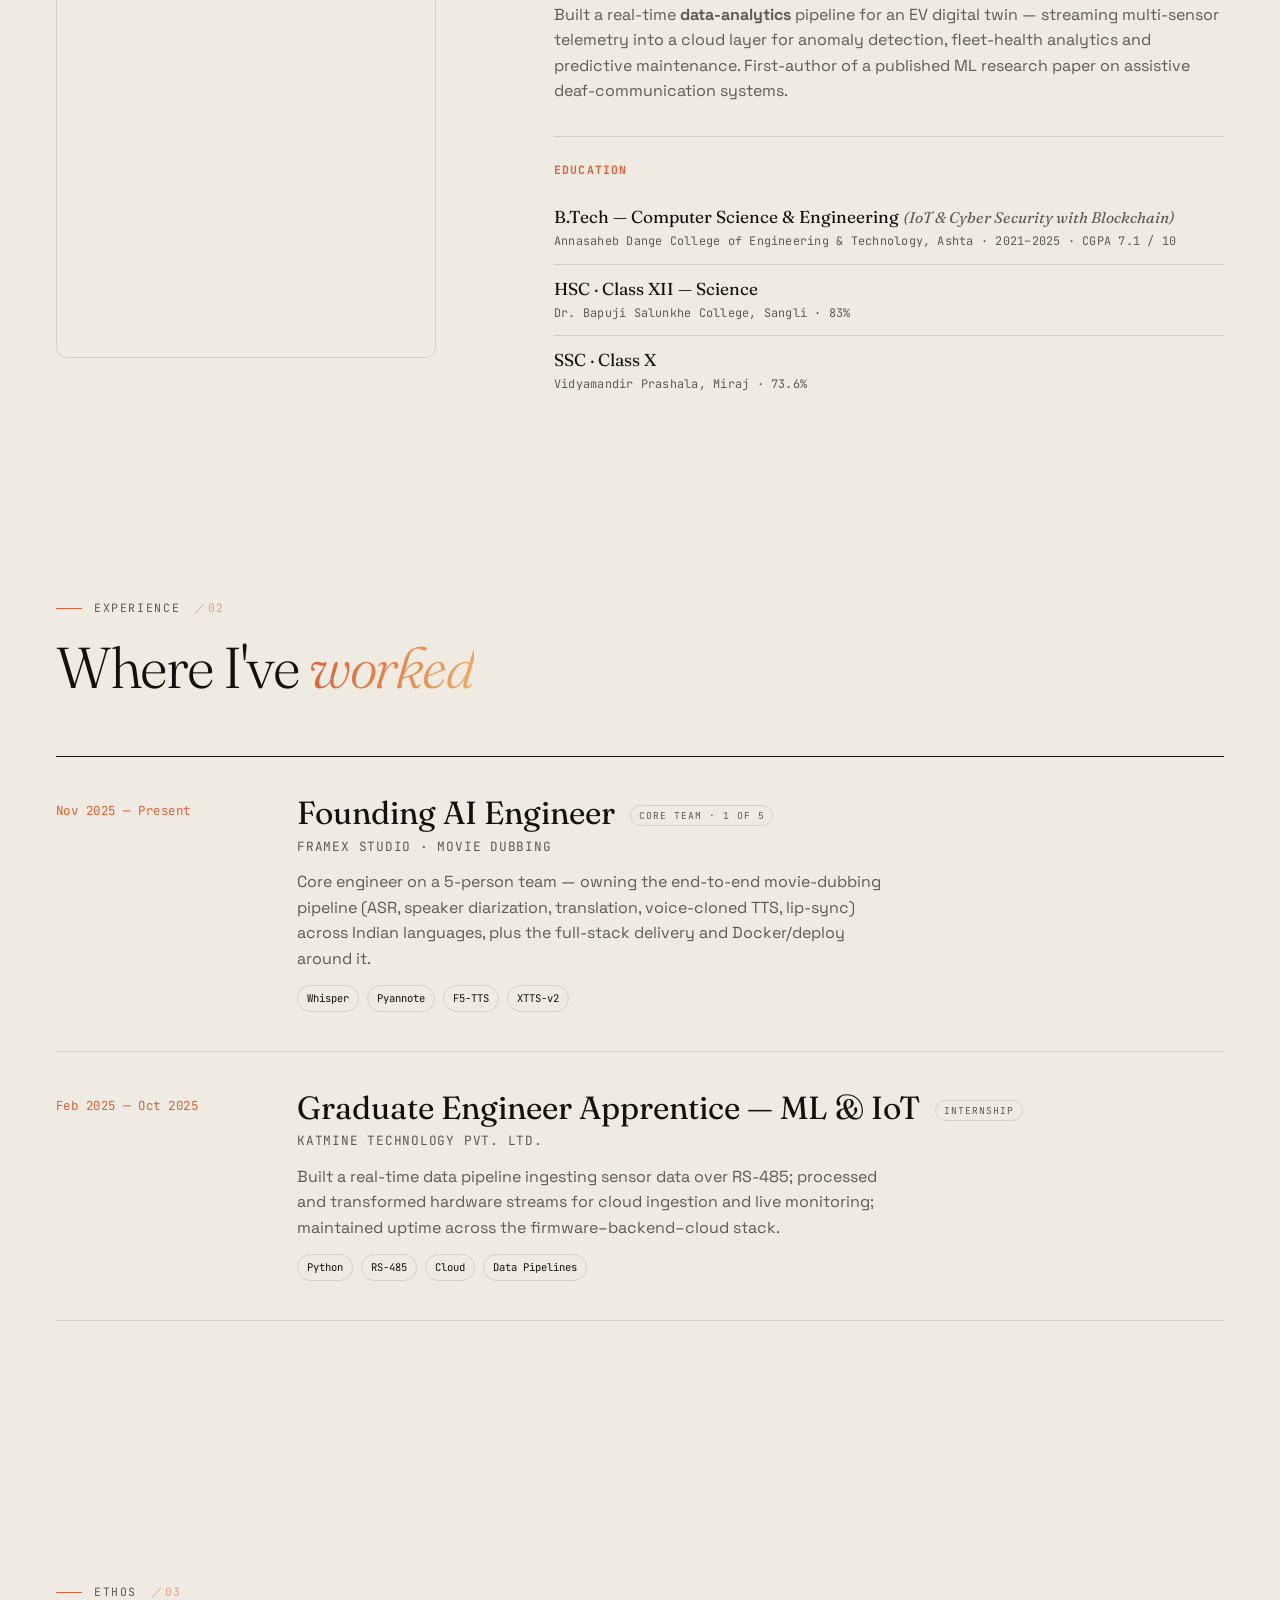
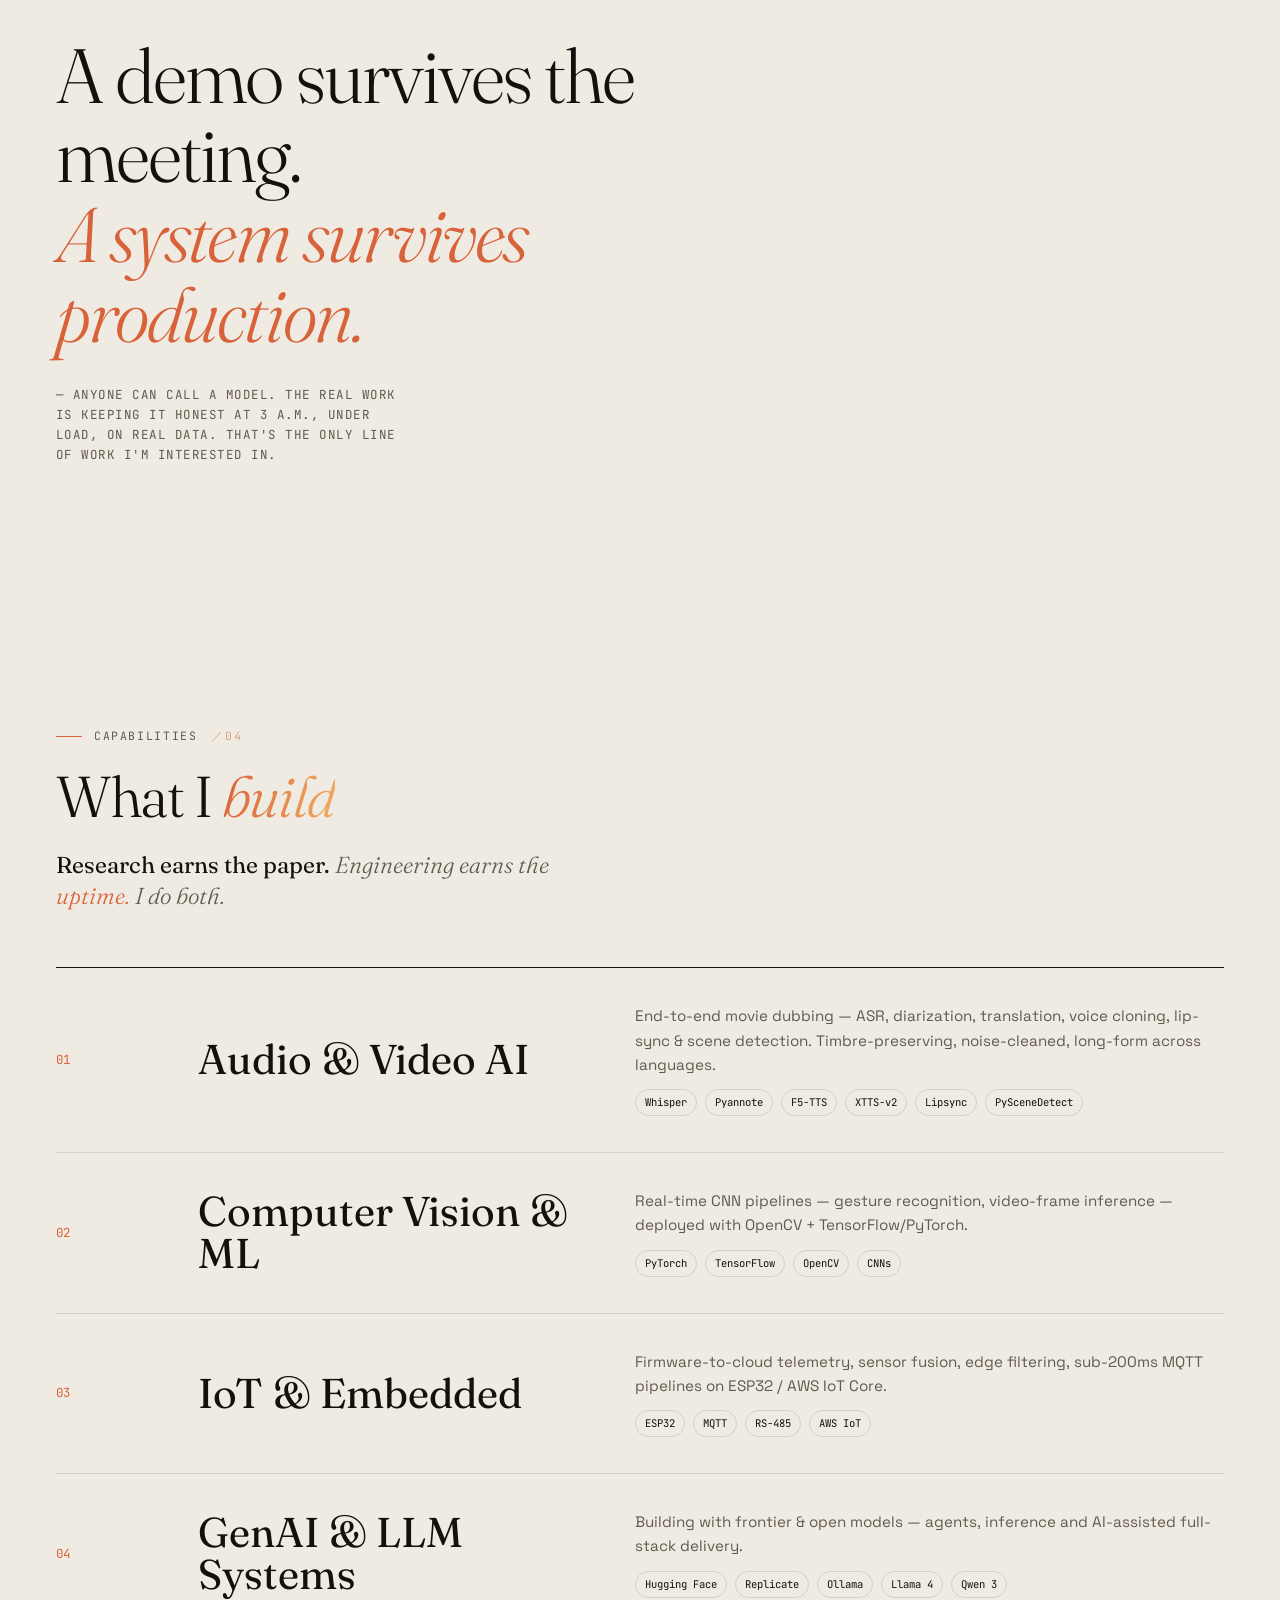
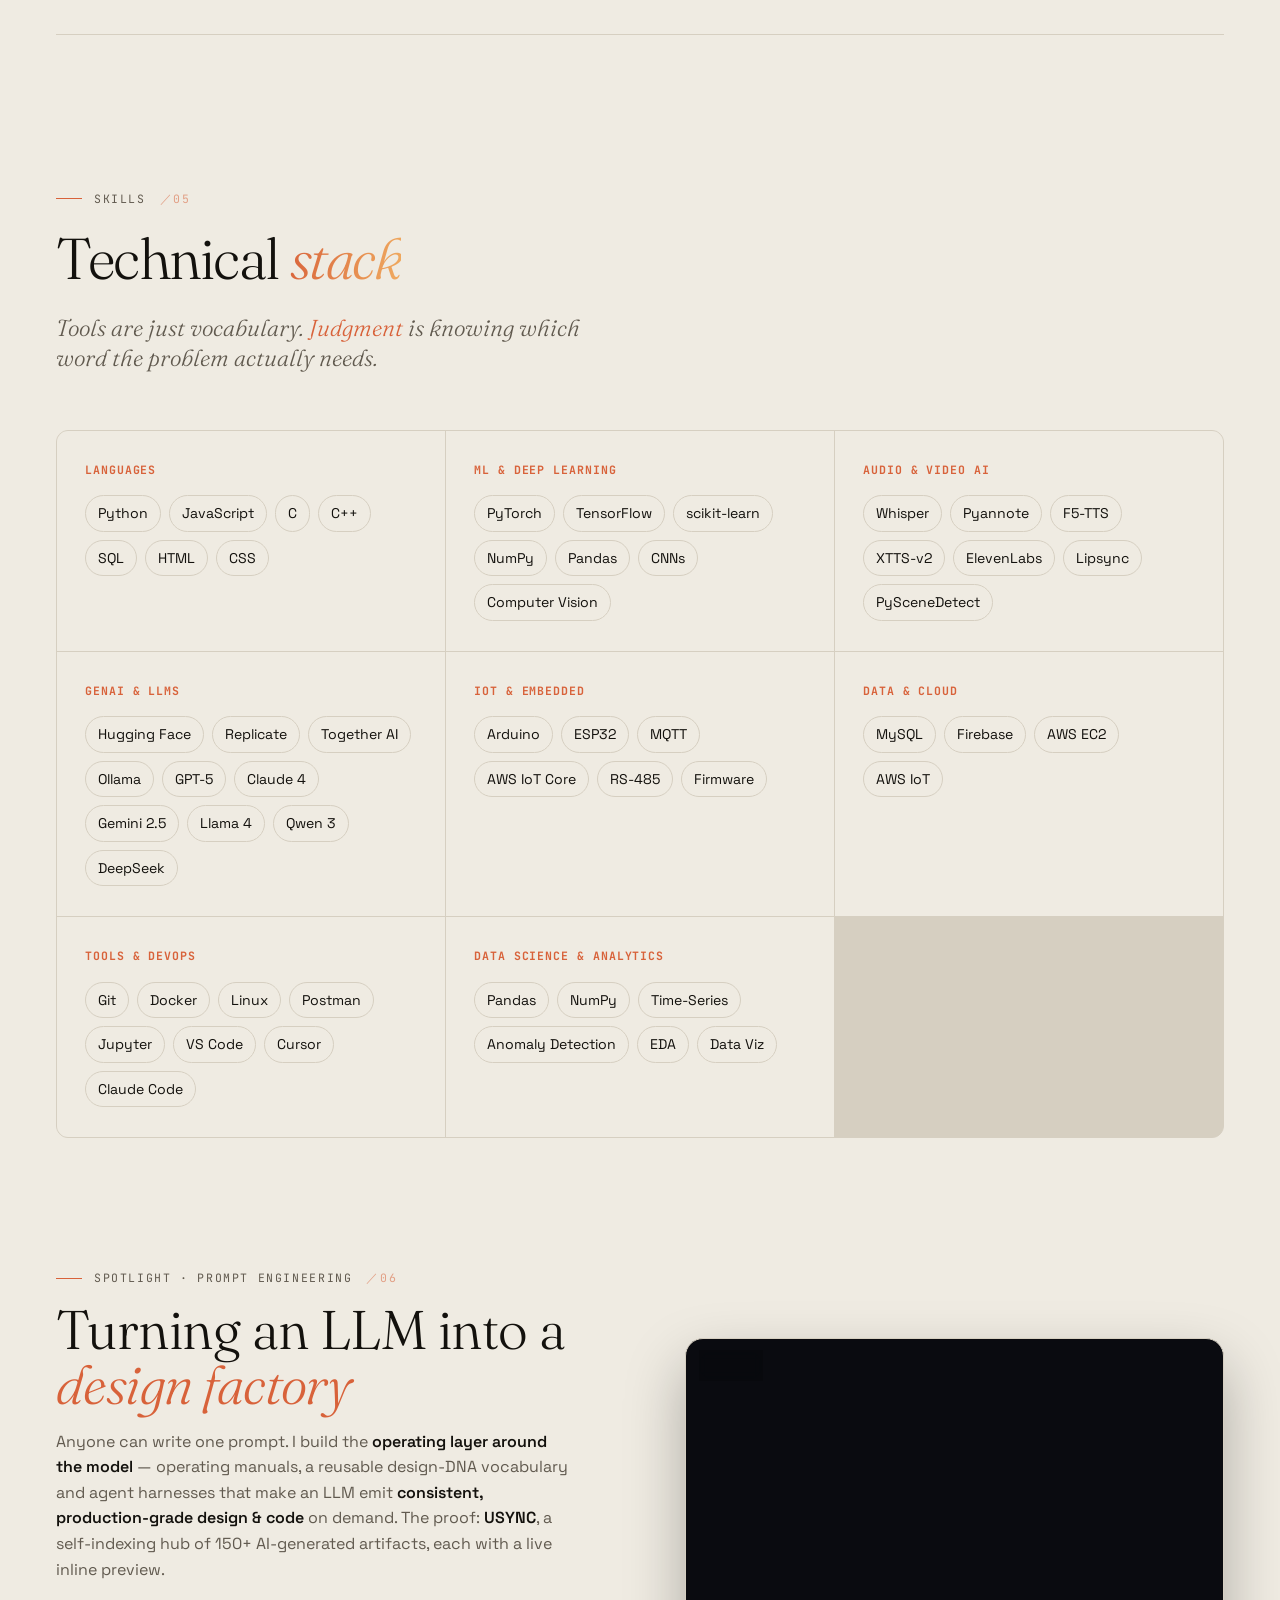
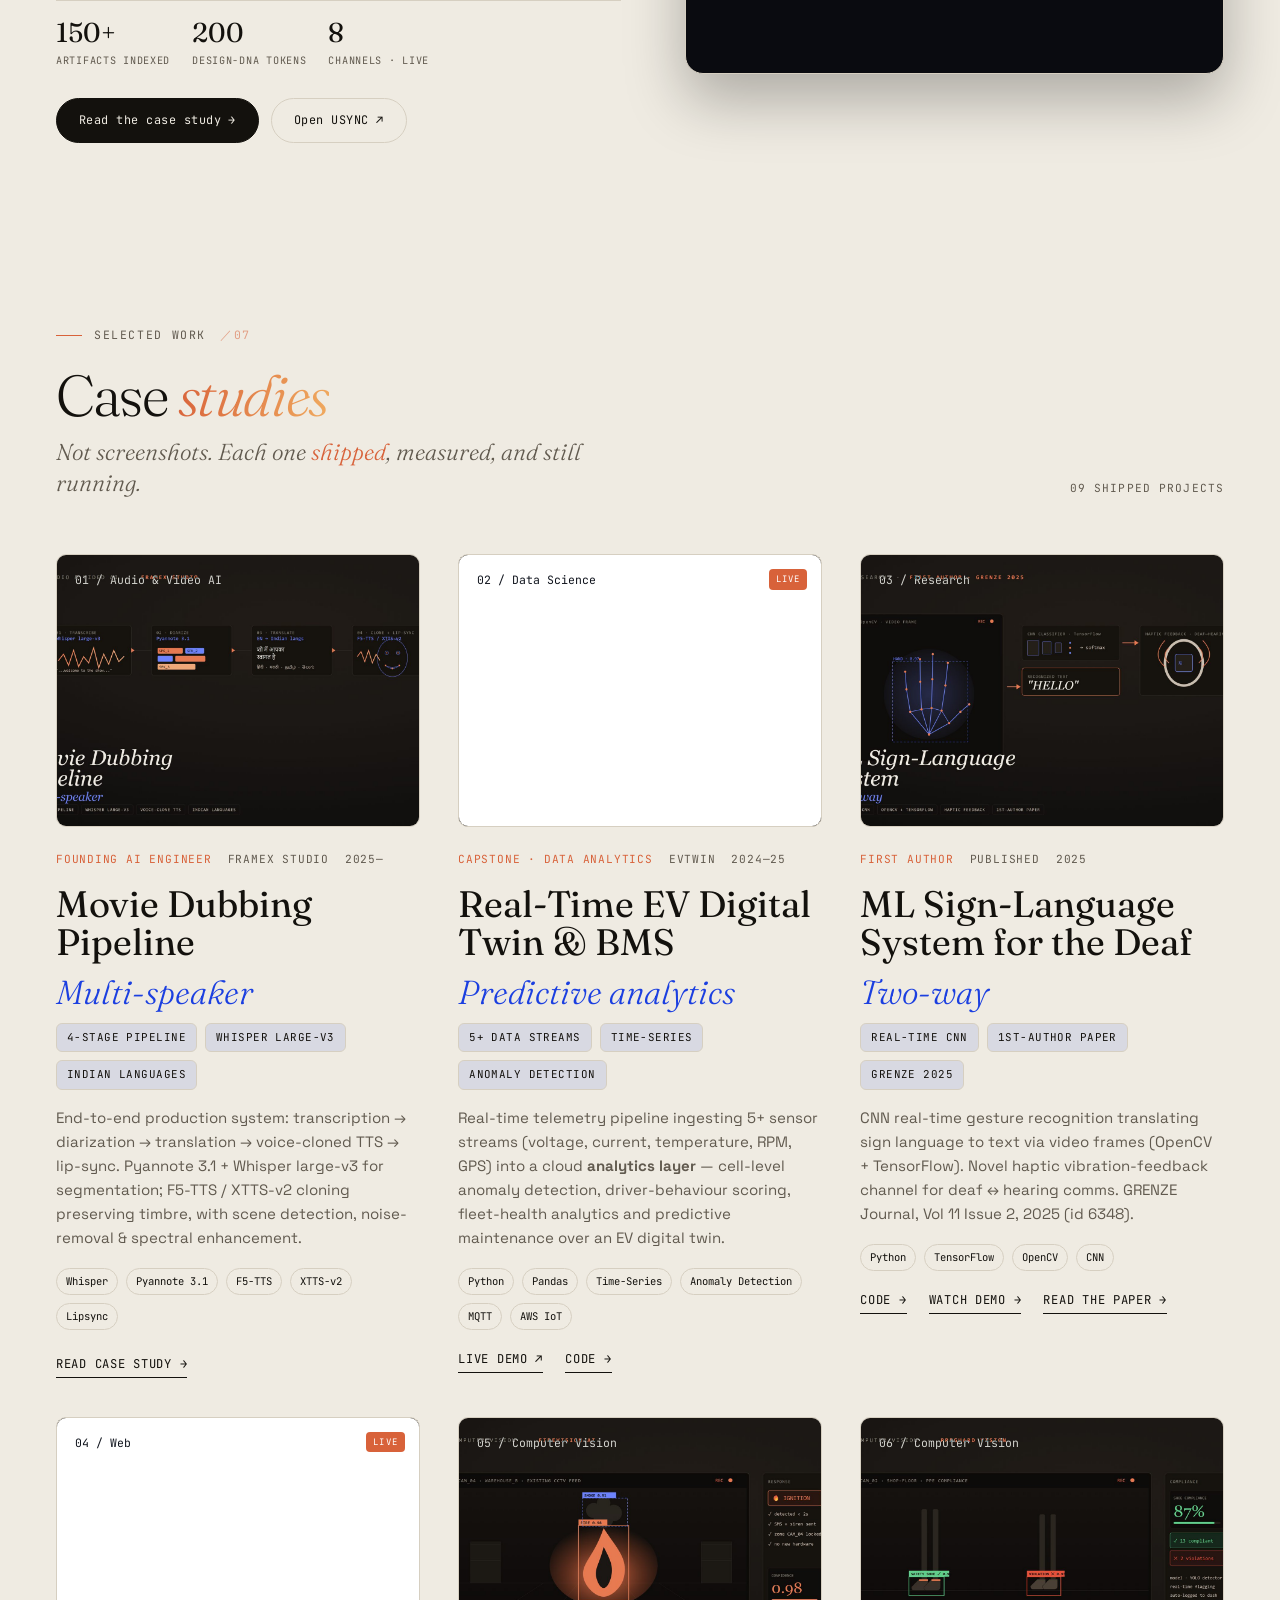
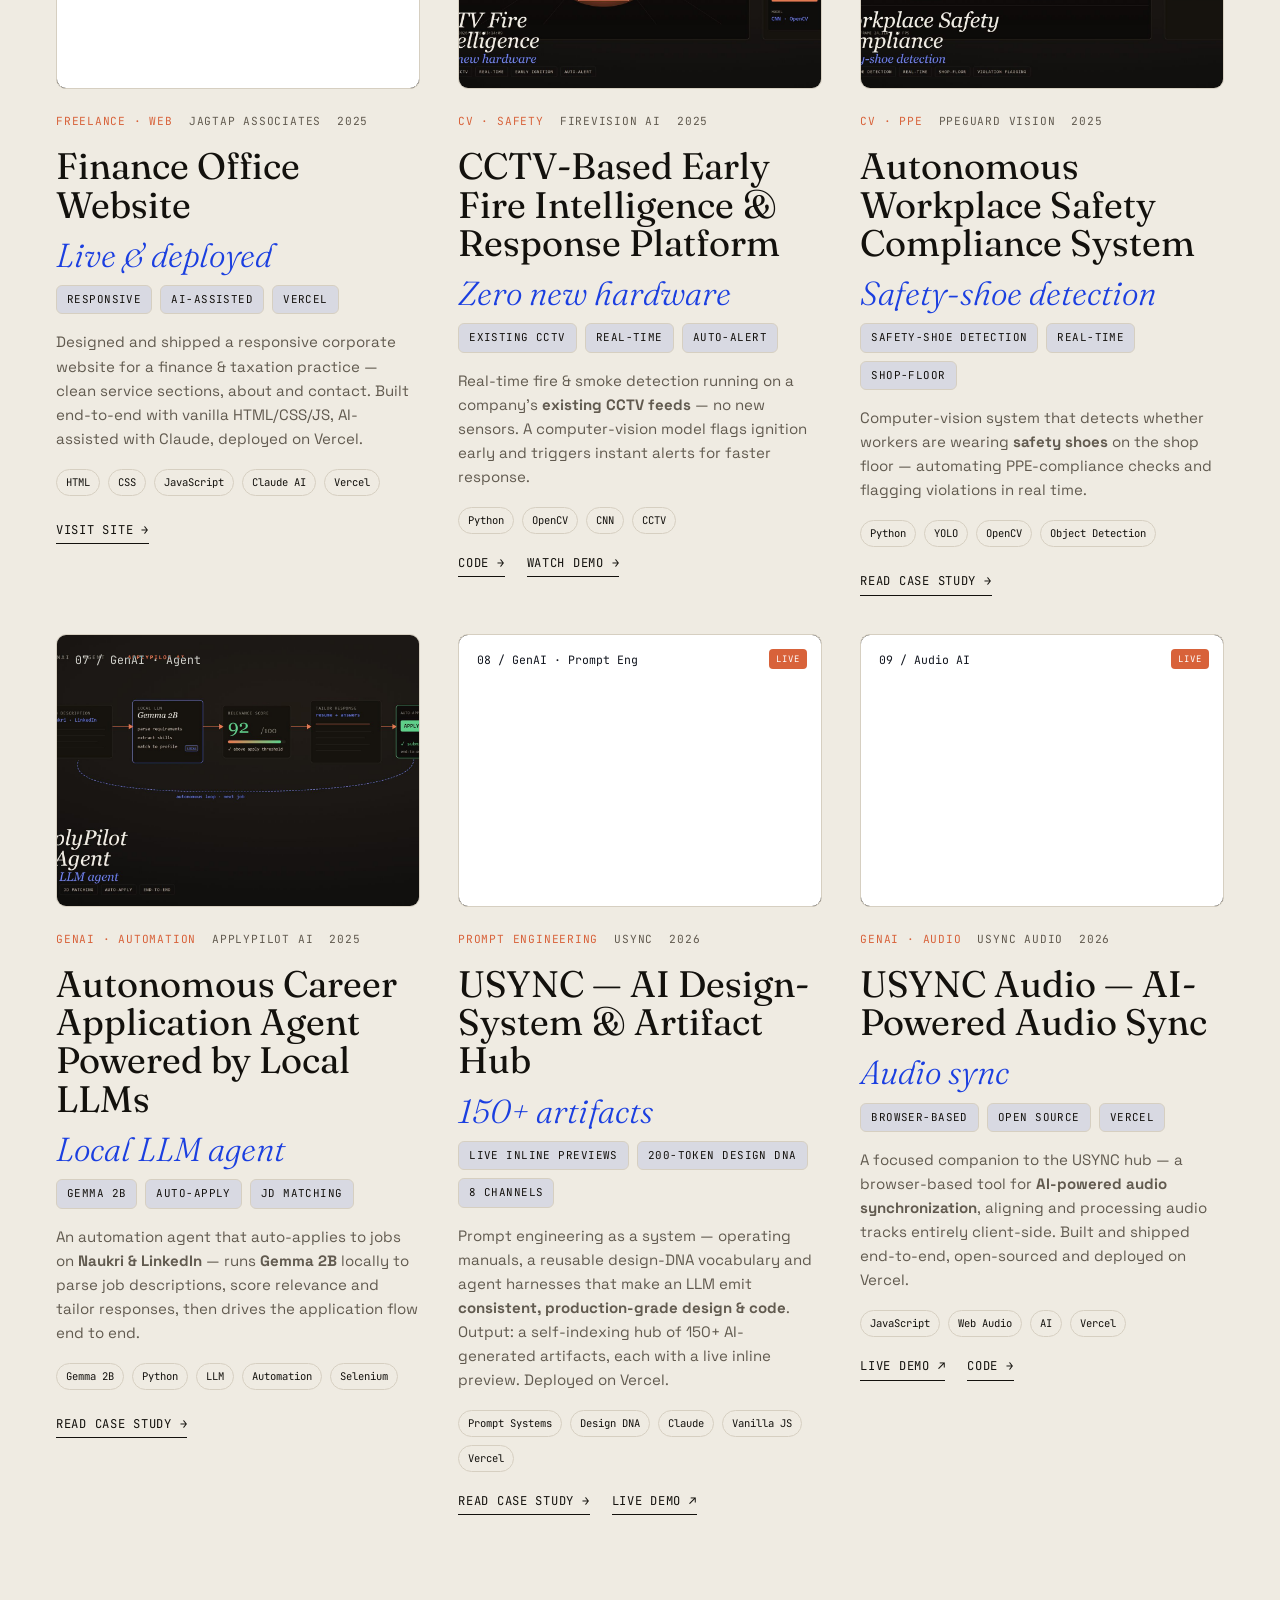
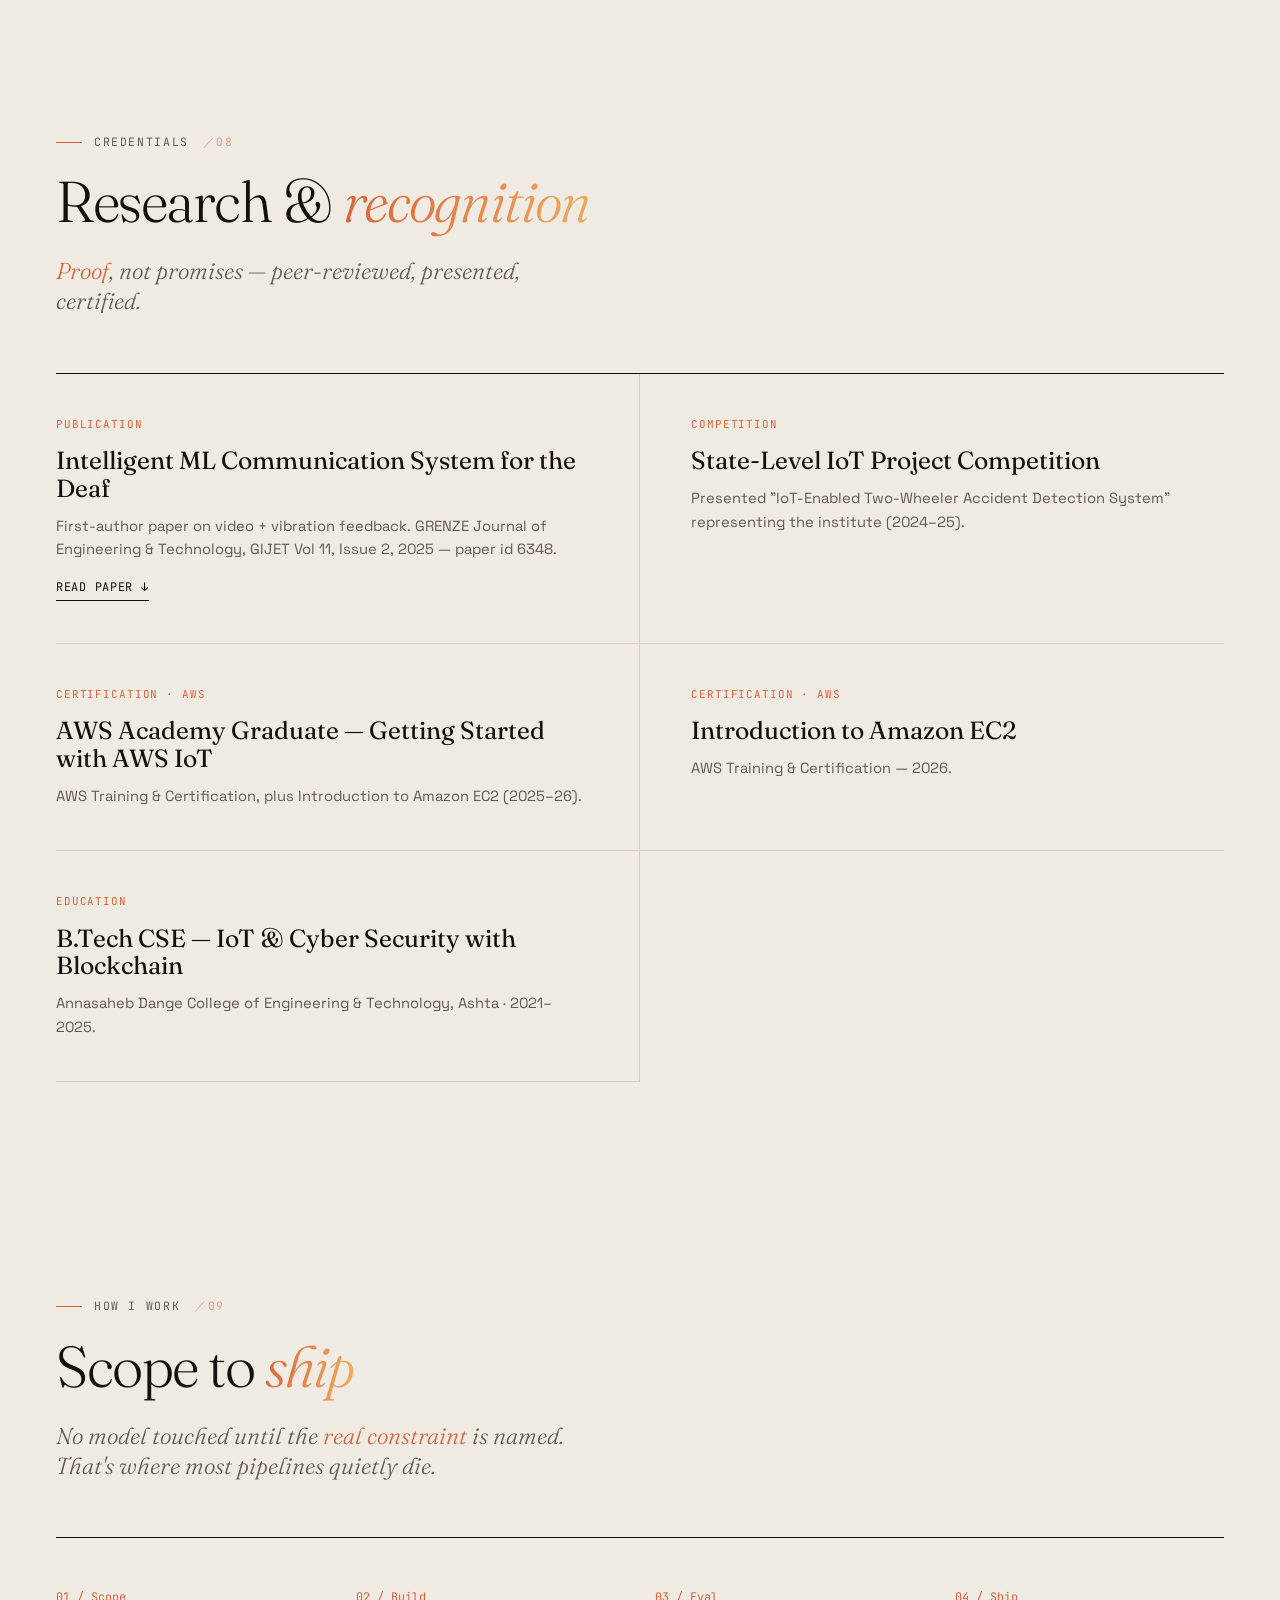
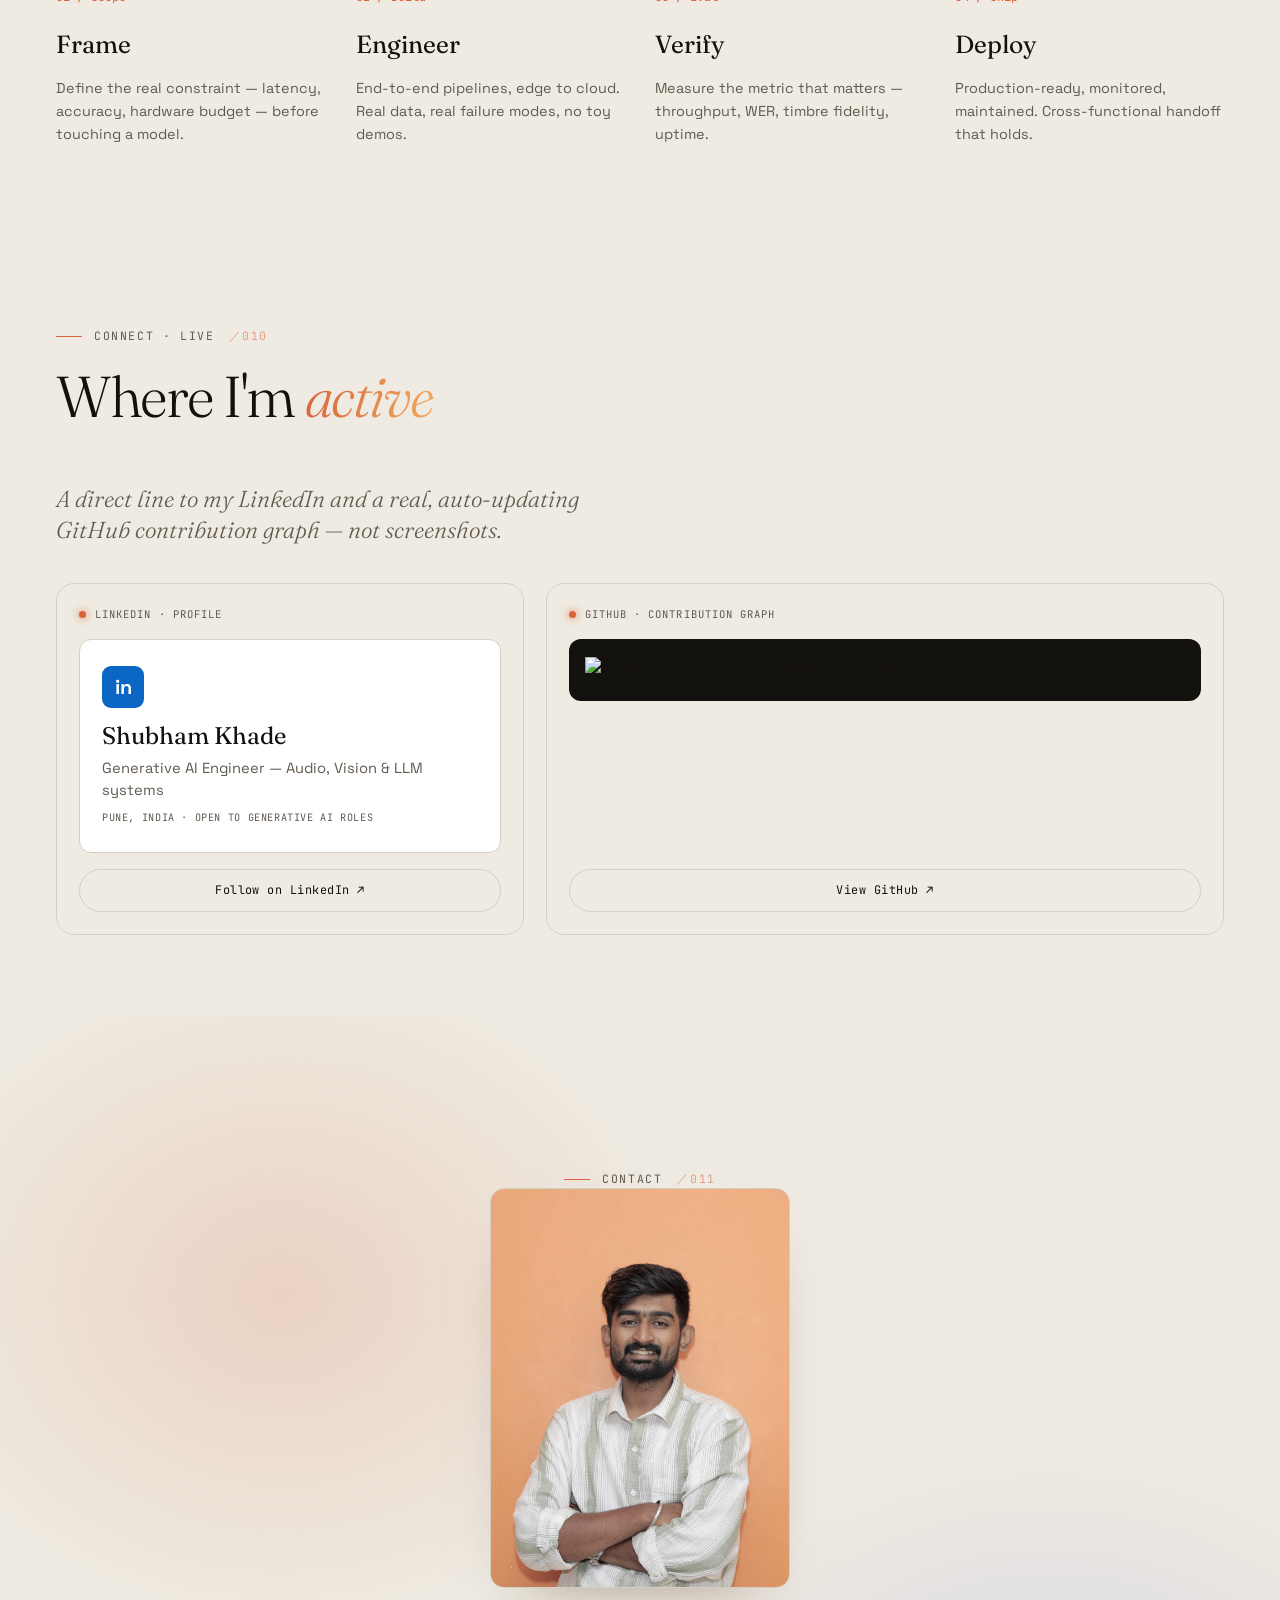
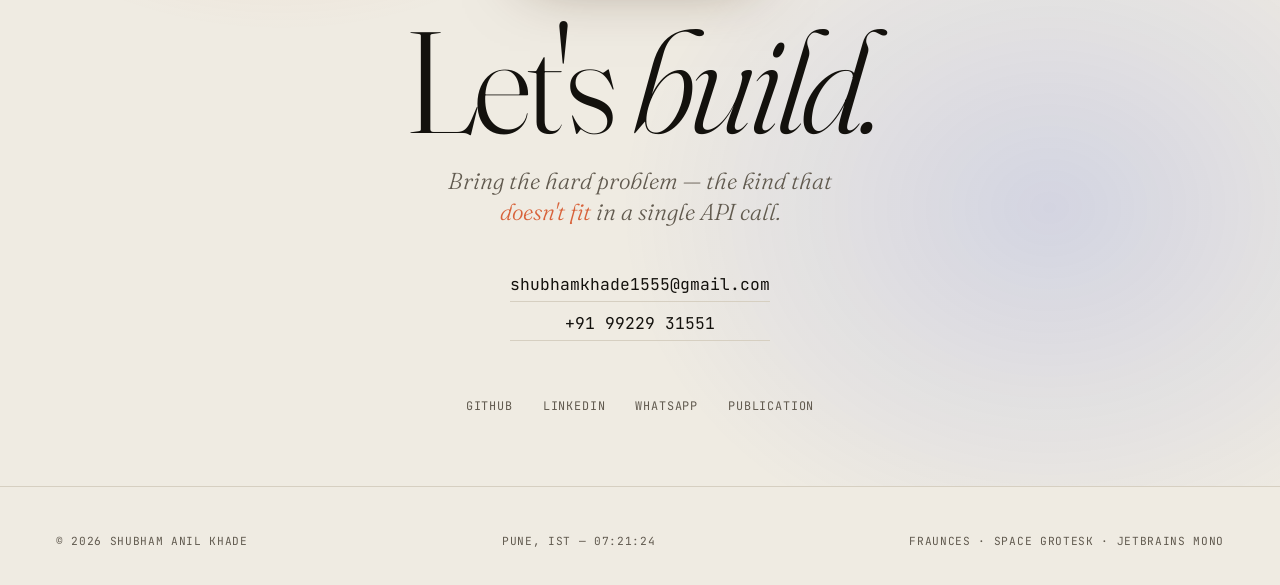
==== commit 222560b6: "Wire 4K project mockups into work cards + click-to-zoom lightbox - Cards 01,03,05,06,07: swap proj-*" ====
--- a/index.html
+++ b/index.html
@@ -263,7 +263,7 @@
   </div>
   <div class="hscroll">
     <div class="wcard reveal">
-      <div class="wvis wvis-shot" data-ph="assets/proj-dubbing.svg"><span class="wnum">01 / Audio &amp; Video AI</span><img class="wshot" src="assets/proj-dubbing.svg" alt="Movie Dubbing Pipeline — preview" loading="lazy" decoding="async" onerror="this.closest('.wvis').classList.add('wvis-ph')"></div>
+      <div class="wvis wvis-shot" data-ph="assets/4k/01-movie-dubbing-card.jpg"><span class="wnum">01 / Audio &amp; Video AI</span><img class="wshot wshot-zoom" src="assets/4k/01-movie-dubbing-card.jpg" data-full="assets/4k/01-movie-dubbing.png" alt="Movie Dubbing Pipeline — 4-stage pipeline mockup" loading="lazy" decoding="async" onerror="this.closest('.wvis').classList.add('wvis-ph')"></div>
       <div class="wmeta">
         <div class="wtop"><span class="role">Founding AI Engineer</span><span>Framex Studio</span><span>2025—</span></div>
         <h3>Movie Dubbing Pipeline</h3>
@@ -290,7 +290,7 @@
       </div>
     </div>
     <div class="wcard reveal">
-      <div class="wvis wvis-shot" data-ph="assets/proj-signlang.svg"><span class="wnum">03 / Research</span><img class="wshot" src="assets/proj-signlang.svg" alt="ML Sign-Language System — preview" loading="lazy" decoding="async" onerror="this.closest('.wvis').classList.add('wvis-ph')"></div>
+      <div class="wvis wvis-shot" data-ph="assets/4k/03-sign-language-card.jpg"><span class="wnum">03 / Research</span><img class="wshot wshot-zoom" src="assets/4k/03-sign-language-card.jpg" data-full="assets/4k/03-sign-language.png" alt="ML Sign-Language System — CNN landmark + haptic mockup" loading="lazy" decoding="async" onerror="this.closest('.wvis').classList.add('wvis-ph')"></div>
       <div class="wmeta">
         <div class="wtop"><span class="role">First Author</span><span>Published</span><span>2025</span></div>
         <h3>ML Sign-Language System for the Deaf</h3>
@@ -319,7 +319,7 @@
     </div>
 
     <div class="wcard reveal">
-      <div class="wvis wvis-shot" data-ph="assets/proj-fire.svg"><span class="wnum">05 / Computer Vision</span><img class="wshot" src="assets/proj-fire.svg" alt="CCTV Fire Detection — preview" loading="lazy" decoding="async" onerror="this.closest('.wvis').classList.add('wvis-ph')"></div>
+      <div class="wvis wvis-shot" data-ph="assets/4k/05-cctv-fire-card.jpg"><span class="wnum">05 / Computer Vision</span><img class="wshot wshot-zoom" src="assets/4k/05-cctv-fire-card.jpg" data-full="assets/4k/05-cctv-fire.png" alt="CCTV Fire Detection — fire/smoke bounding-box mockup" loading="lazy" decoding="async" onerror="this.closest('.wvis').classList.add('wvis-ph')"></div>
       <div class="wmeta">
         <div class="wtop"><span class="role">CV · Safety</span><span>FireVision AI</span><span>2025</span></div>
         <h3>CCTV-Based Early Fire Intelligence &amp; Response Platform</h3>
@@ -335,7 +335,7 @@
     </div>
 
     <div class="wcard reveal">
-      <div class="wvis wvis-shot" data-ph="assets/proj-ppe.svg"><span class="wnum">06 / Computer Vision</span><img class="wshot" src="assets/proj-ppe.svg" alt="PPE Safety Compliance — preview" loading="lazy" decoding="async" onerror="this.closest('.wvis').classList.add('wvis-ph')"></div>
+      <div class="wvis wvis-shot" data-ph="assets/4k/06-safety-compliance-card.jpg"><span class="wnum">06 / Computer Vision</span><img class="wshot wshot-zoom" src="assets/4k/06-safety-compliance-card.jpg" data-full="assets/4k/06-safety-compliance.png" alt="PPE Safety Compliance — safety-shoe detection mockup" loading="lazy" decoding="async" onerror="this.closest('.wvis').classList.add('wvis-ph')"></div>
       <div class="wmeta">
         <div class="wtop"><span class="role">CV · PPE</span><span>PPEGuard Vision</span><span>2025</span></div>
         <h3>Autonomous Workplace Safety Compliance System</h3>
@@ -348,7 +348,7 @@
     </div>
 
     <div class="wcard reveal">
-      <div class="wvis wvis-shot" data-ph="assets/proj-applypilot.svg"><span class="wnum">07 / GenAI · Agent</span><img class="wshot" src="assets/proj-applypilot.svg" alt="ApplyPilot AI Agent — preview" loading="lazy" decoding="async" onerror="this.closest('.wvis').classList.add('wvis-ph')"></div>
+      <div class="wvis wvis-shot" data-ph="assets/4k/07-applypilot-agent-card.jpg"><span class="wnum">07 / GenAI · Agent</span><img class="wshot wshot-zoom" src="assets/4k/07-applypilot-agent-card.jpg" data-full="assets/4k/07-applypilot-agent.png" alt="ApplyPilot AI Agent — agent workflow mockup" loading="lazy" decoding="async" onerror="this.closest('.wvis').classList.add('wvis-ph')"></div>
       <div class="wmeta">
         <div class="wtop"><span class="role">GenAI · Automation</span><span>ApplyPilot AI</span><span>2025</span></div>
         <h3>Autonomous Career Application Agent Powered by Local LLMs</h3>
@@ -524,5 +524,40 @@
 <script src="https://cdnjs.cloudflare.com/ajax/libs/gsap/3.12.5/ScrollTrigger.min.js"></script>
 <script src="https://cdn.jsdelivr.net/npm/@studio-freight/lenis@1.0.42/dist/lenis.min.js"></script>
 <script src="js/main.js"></script>
+
+<!-- 4K mockup lightbox -->
+<style>
+  .wshot-zoom{cursor:zoom-in}
+  .lb{position:fixed;inset:0;z-index:9999;display:none;place-items:center;
+    background:rgba(8,7,6,.94);backdrop-filter:blur(6px);padding:3vh 3vw;cursor:zoom-out;
+    opacity:0;transition:opacity .25s ease}
+  .lb.open{display:grid;opacity:1}
+  .lb img{max-width:100%;max-height:94vh;border-radius:10px;
+    box-shadow:0 30px 90px rgba(0,0,0,.6);transform:scale(.985);transition:transform .25s ease}
+  .lb.open img{transform:scale(1)}
+  .lb-x{position:absolute;top:24px;right:30px;font:600 14px/1 'JetBrains Mono',monospace;
+    letter-spacing:.15em;color:#cabfb0;border:1px solid #3a342c;border-radius:8px;
+    padding:10px 16px;background:#16130f;cursor:pointer}
+  .lb-hint{position:absolute;bottom:22px;left:0;right:0;text-align:center;
+    font:11px/1 'JetBrains Mono',monospace;letter-spacing:.2em;color:#8E887D;text-transform:uppercase}
+</style>
+<div class="lb" id="lb" role="dialog" aria-modal="true" aria-label="Project mockup, full size">
+  <button class="lb-x" id="lbX" aria-label="Close">ESC ✕</button>
+  <img id="lbImg" src="" alt="">
+  <div class="lb-hint">Click anywhere or press Esc to close · 4K</div>
+</div>
+<script>
+(function(){
+  var lb=document.getElementById('lb'),img=document.getElementById('lbImg');
+  function open(full,alt){img.src=full;img.alt=alt||'';lb.classList.add('open');document.body.style.overflow='hidden';}
+  function close(){lb.classList.remove('open');document.body.style.overflow='';setTimeout(function(){img.src='';},250);}
+  document.querySelectorAll('.wshot-zoom[data-full]').forEach(function(el){
+    el.addEventListener('click',function(e){e.preventDefault();open(el.getAttribute('data-full'),el.alt);});
+  });
+  lb.addEventListener('click',close);
+  document.getElementById('lbX').addEventListener('click',close);
+  document.addEventListener('keydown',function(e){if(e.key==='Escape'&&lb.classList.contains('open'))close();});
+})();
+</script>
 </body>
 </html>
